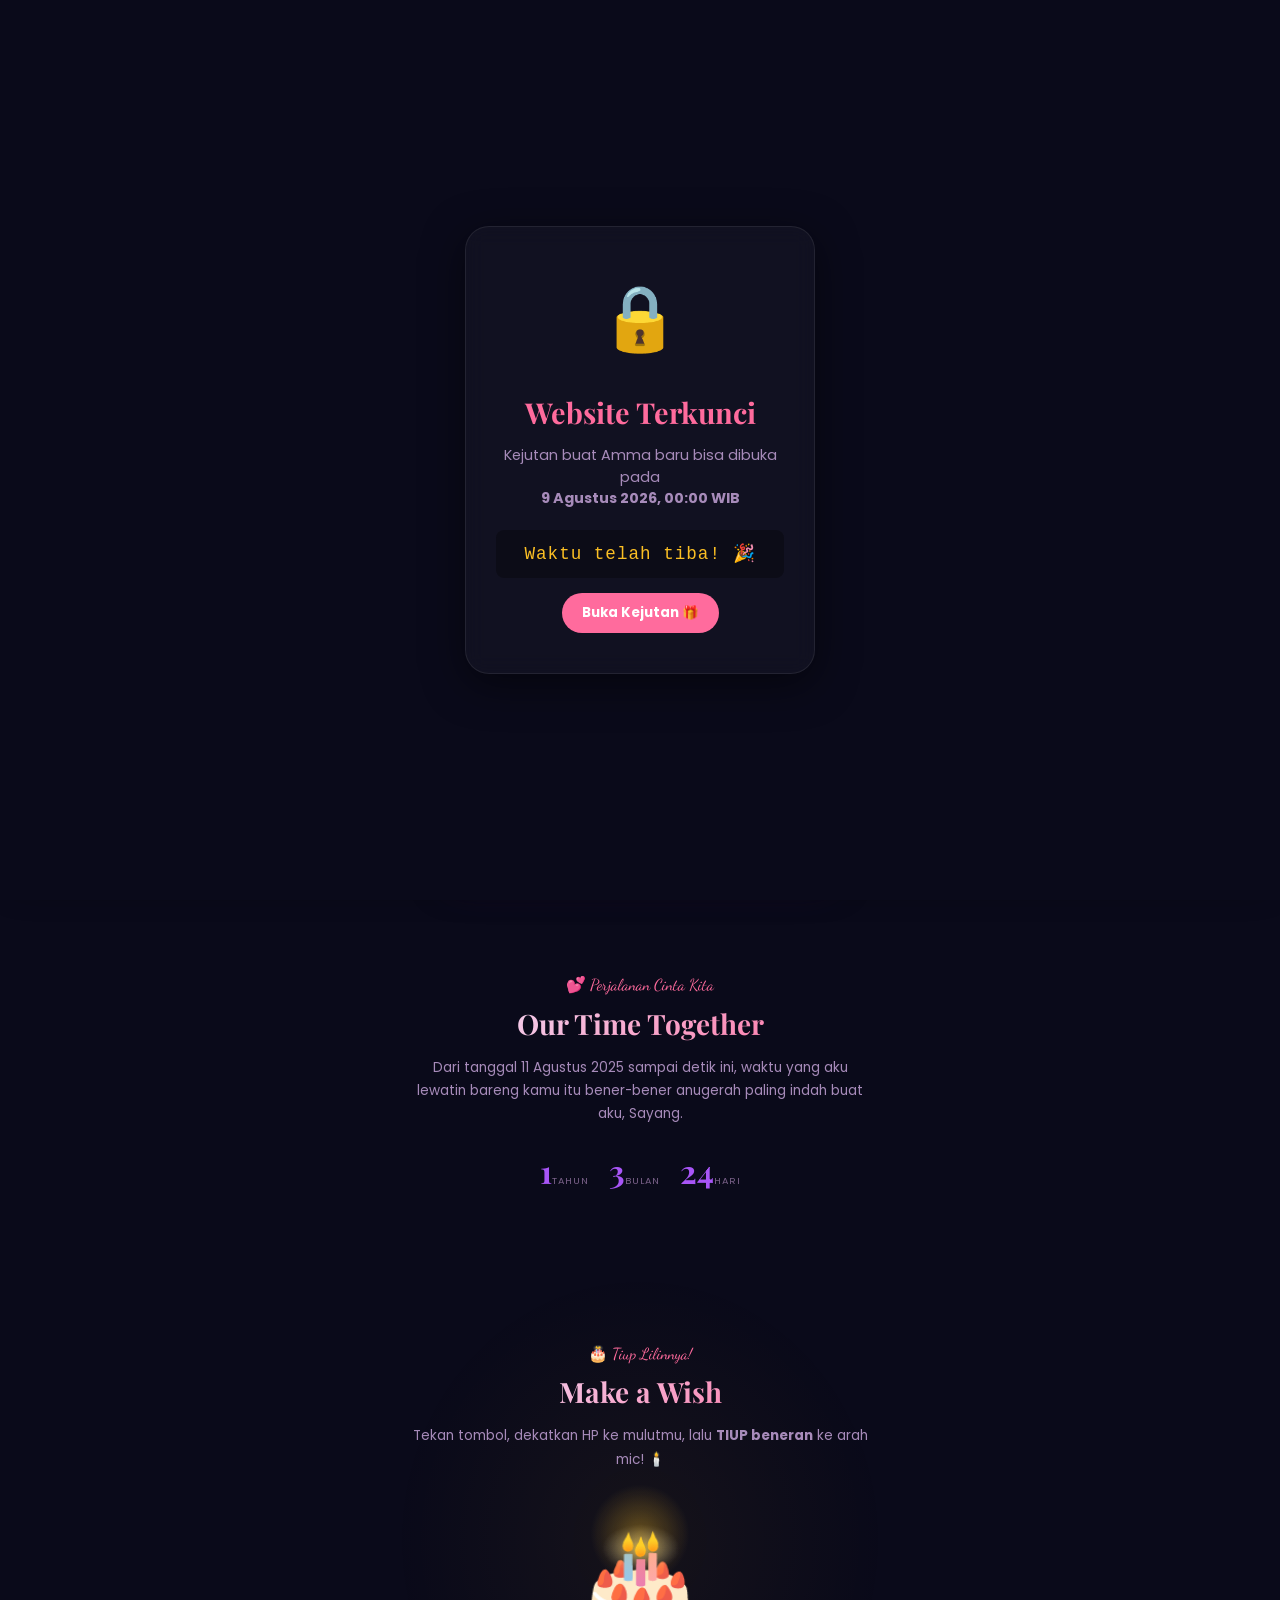
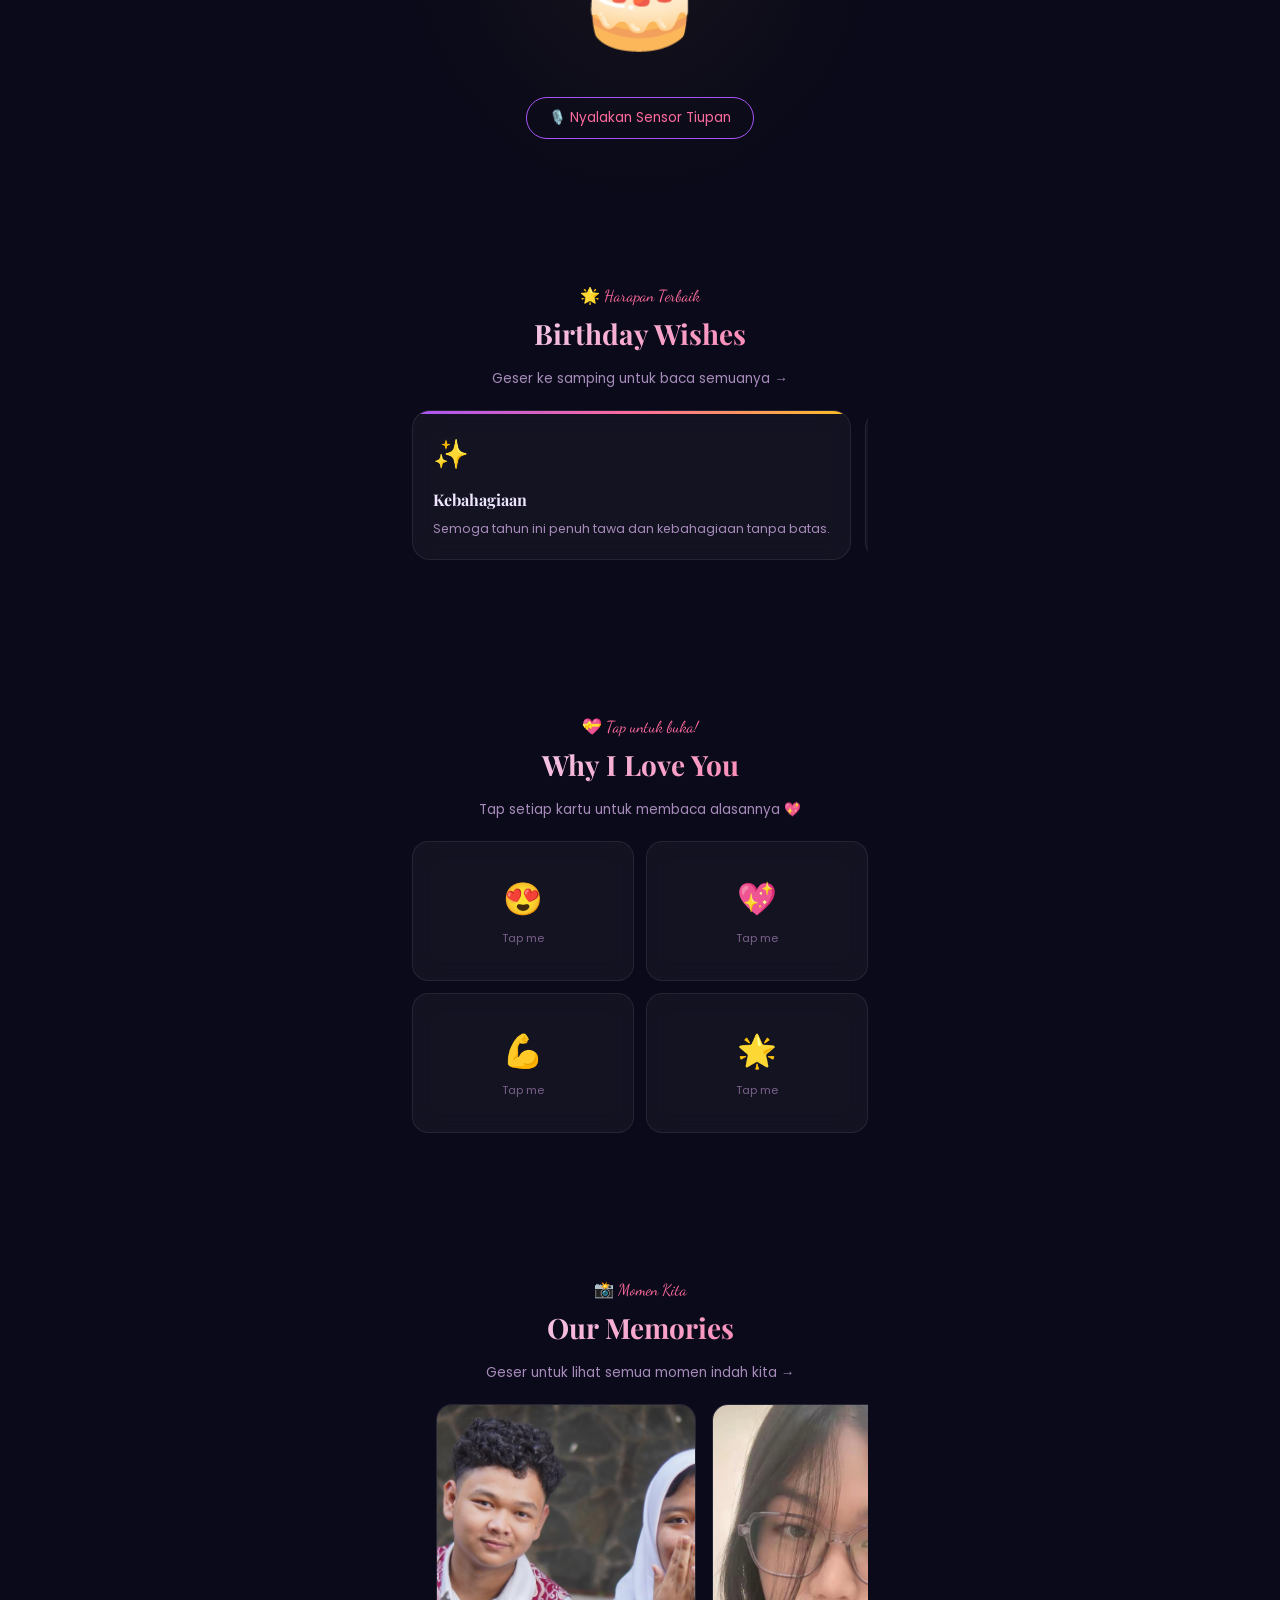
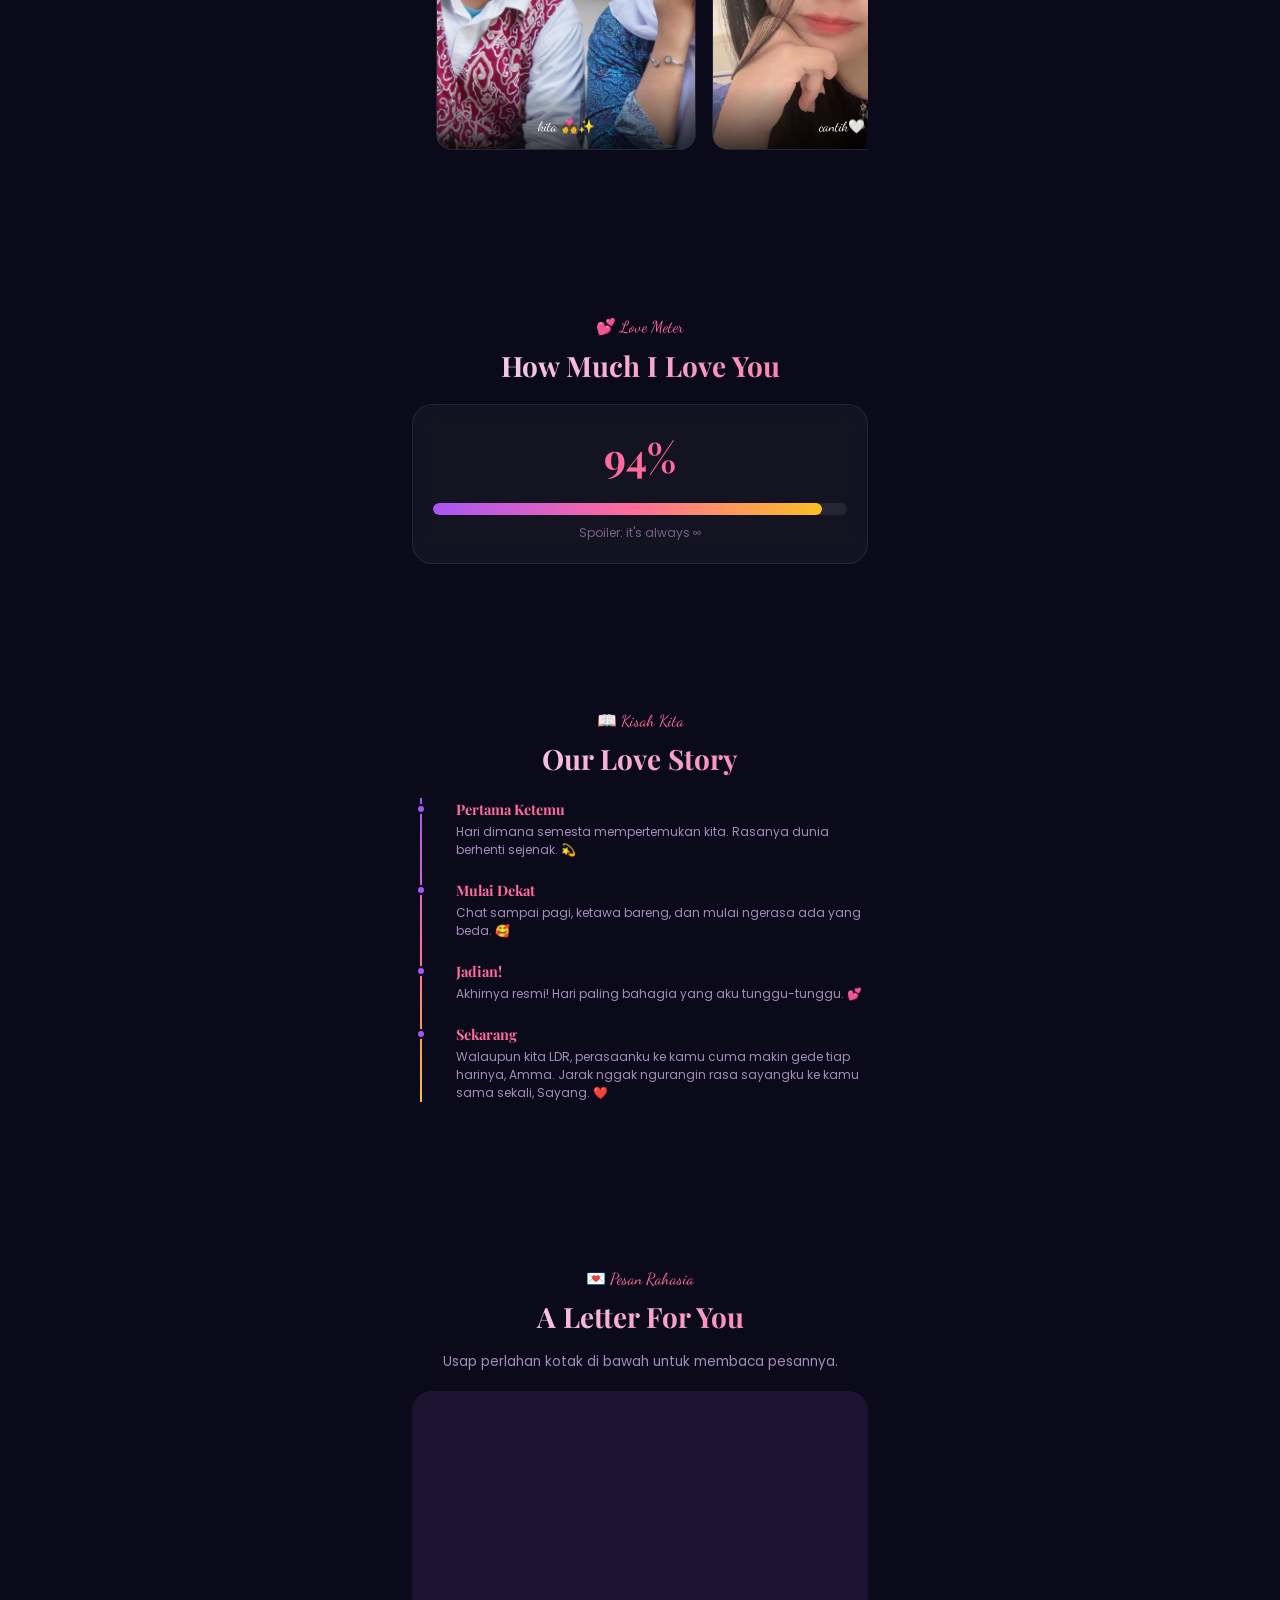
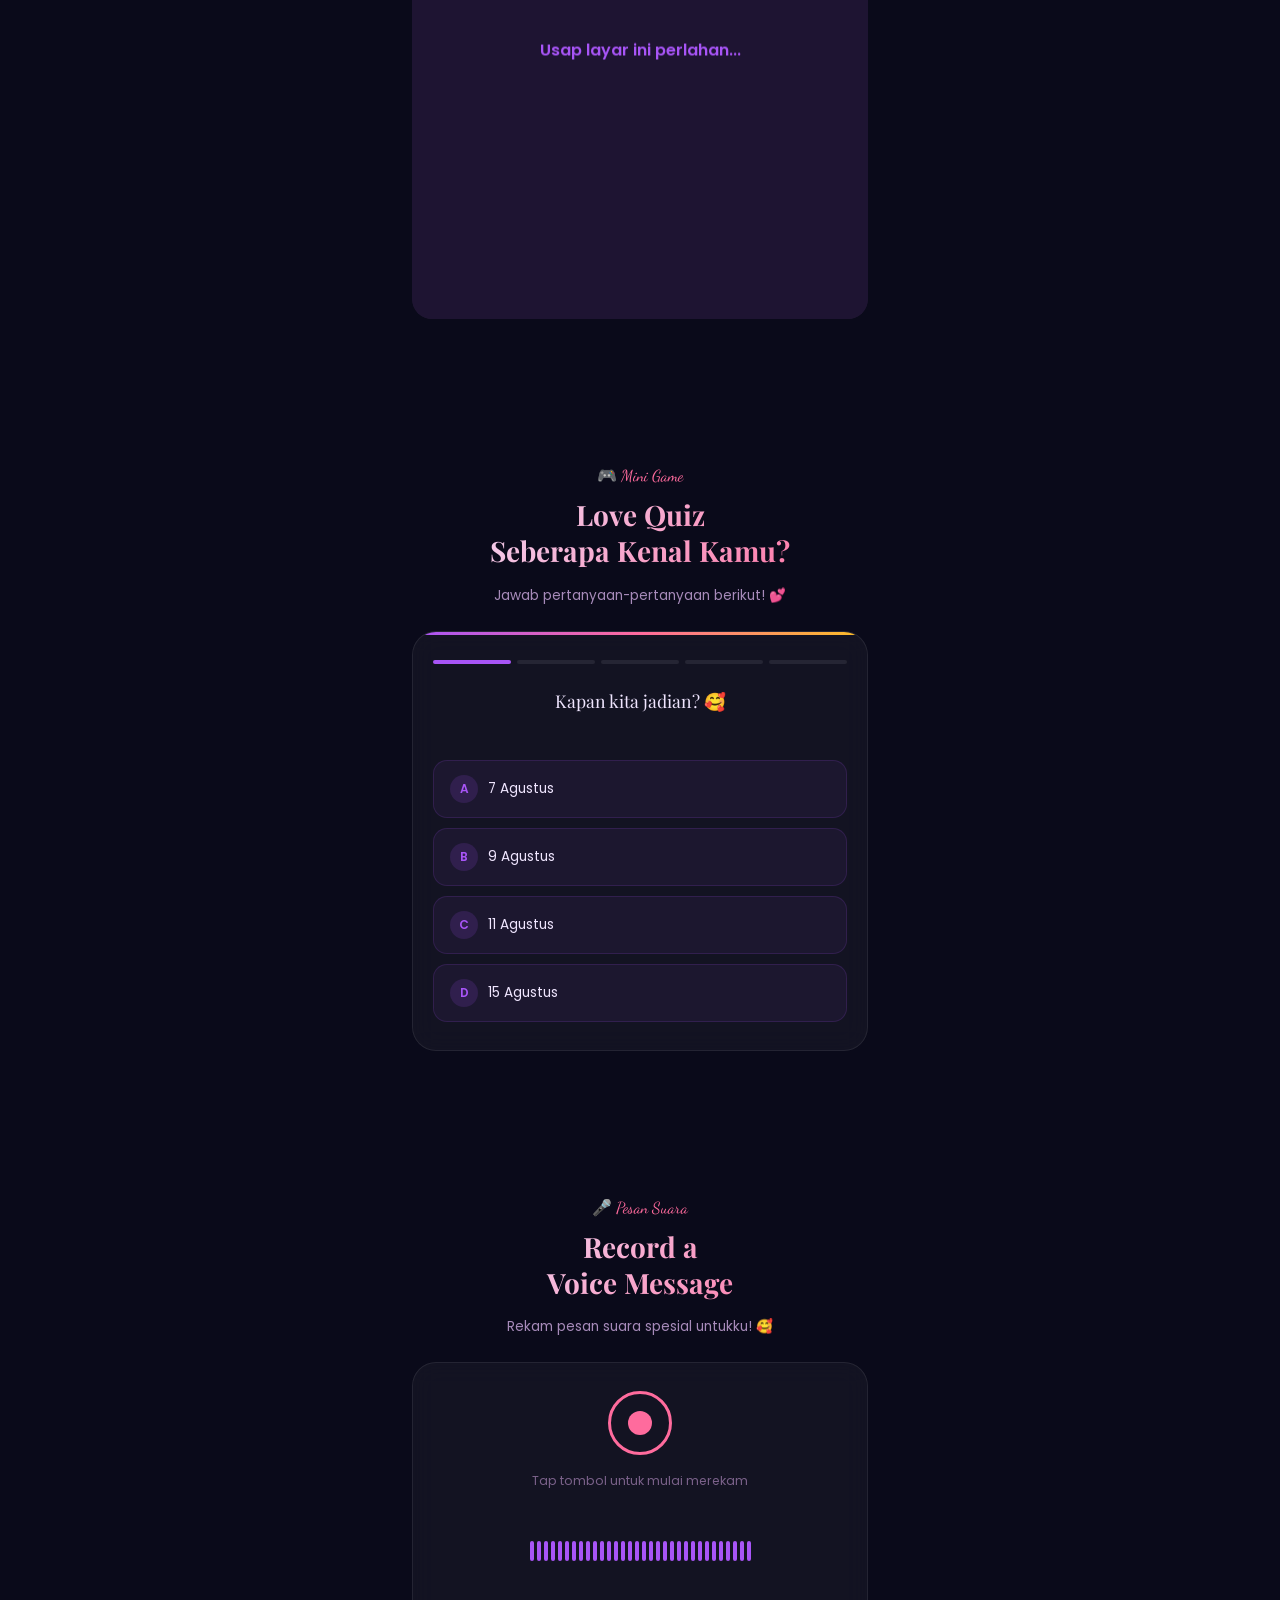
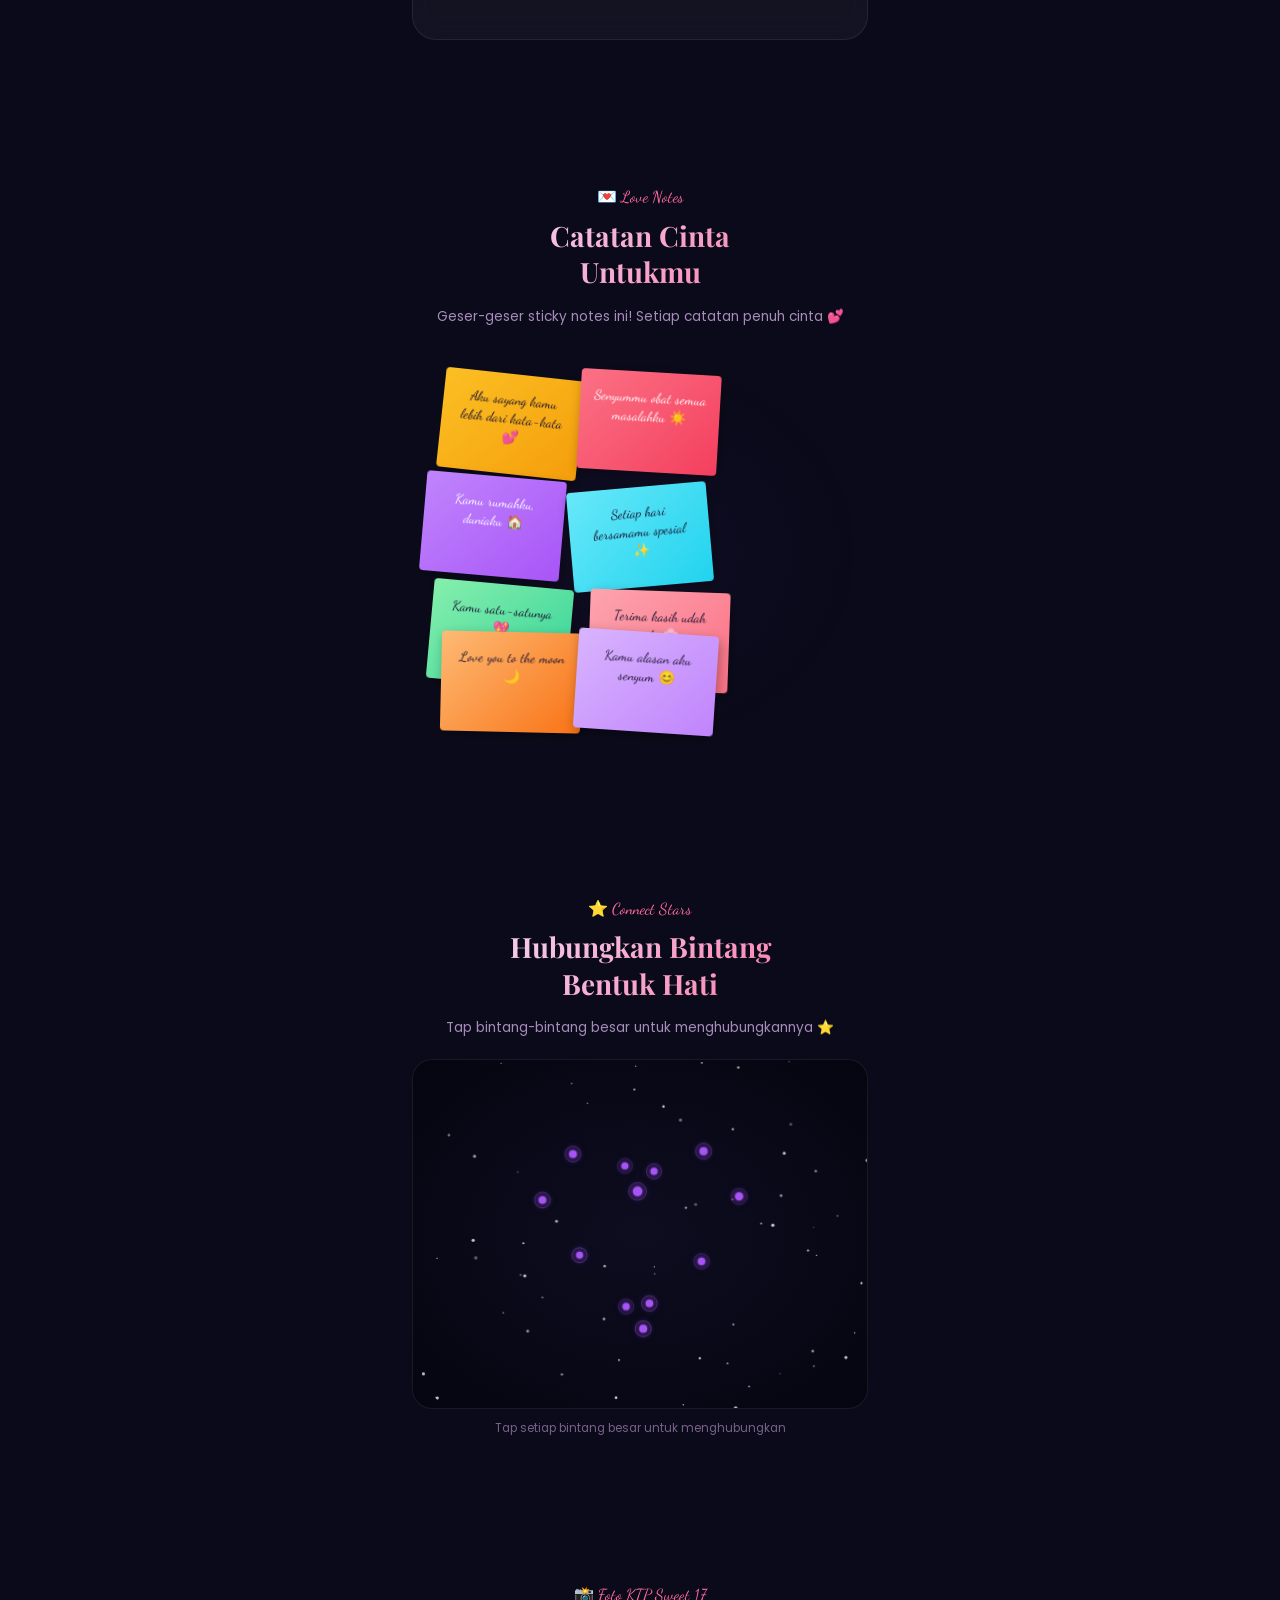
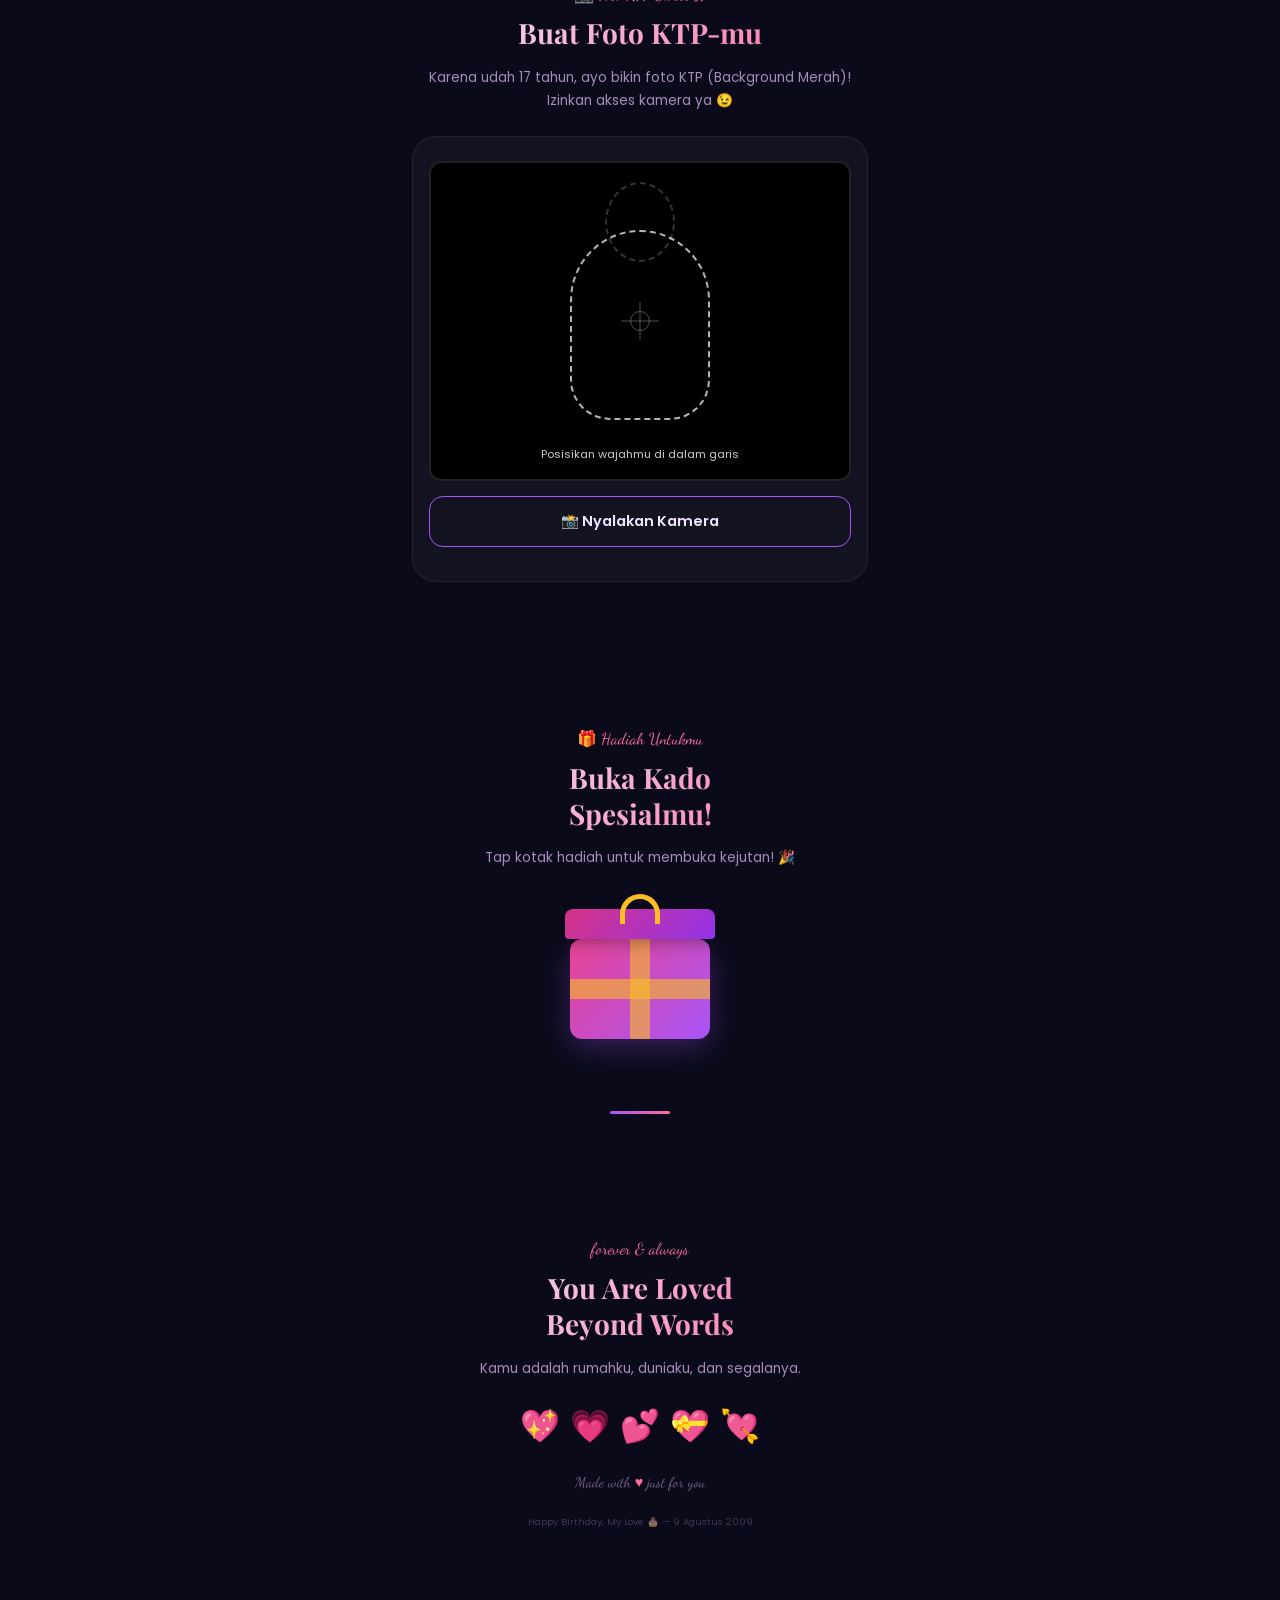
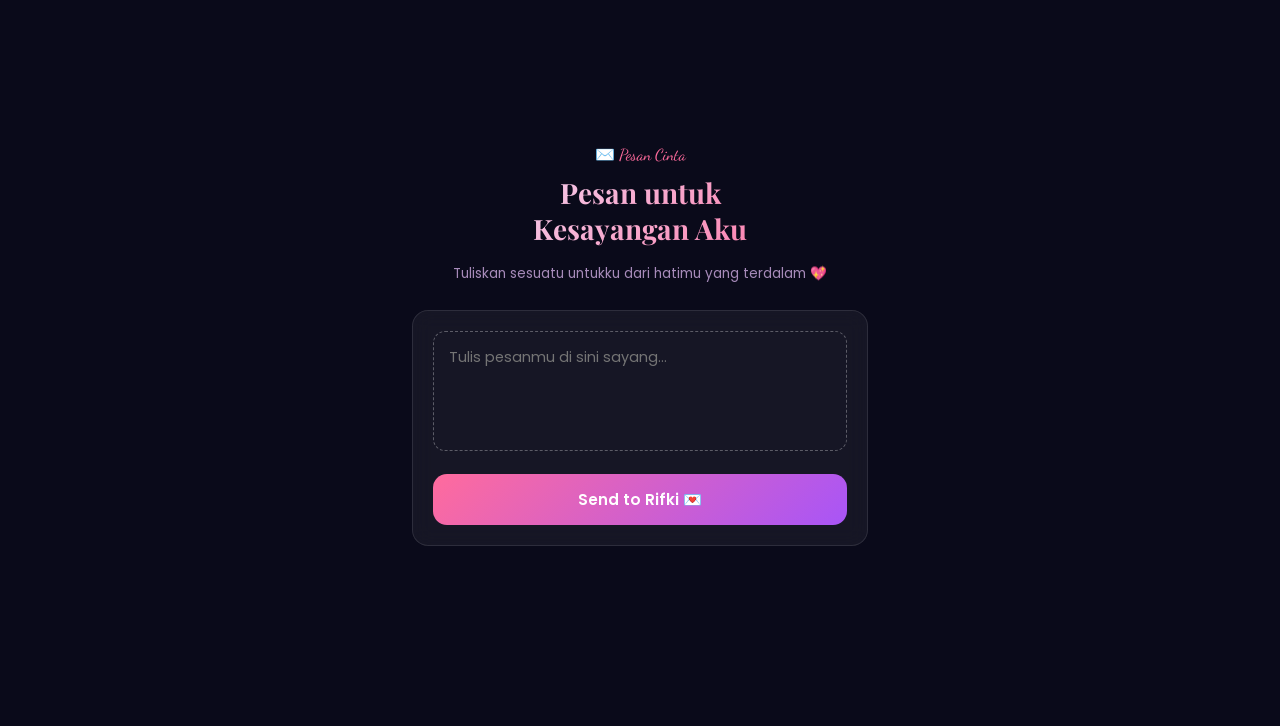
==== index.html @ 8ee0b267 "Add files via upload" ====
<!DOCTYPE html>
<html lang="id">

<head>
    <meta charset="UTF-8">
    <meta name="viewport"
        content="width=device-width, initial-scale=1.0, maximum-scale=1.0, user-scalable=no, viewport-fit=cover">
    <meta name="apple-mobile-web-app-capable" content="yes">
    <meta name="apple-mobile-web-app-status-bar-style" content="black-translucent">
    <meta name="theme-color" content="#0a0a1a">
    <title>Happy Birthday My Love 🎂</title>
    <link
        href="https://fonts.googleapis.com/css2?family=Playfair+Display:ital,wght@0,400;0,600;0,700;1,400&family=Poppins:wght@300;400;500;600&family=Dancing+Script:wght@400;700&display=swap"
        rel="stylesheet">
    <link rel="stylesheet" href="shared.css">
    <style>
        :root {
            --bg: #0a0a1a;
            --card: rgba(255, 255, 255, 0.04);
            --border: rgba(255, 255, 255, 0.08);
            --txt: #f0e6ff;
            --txt2: #a78bba;
            --muted: #7a6189;
            --pink: #ff6b9d;
            --purple: #a855f7;
            --gold: #fbbf24;
            --rose: #e84393;
            --f1: 'Playfair Display', serif;
            --f2: 'Poppins', sans-serif;
            --f3: 'Dancing Script', cursive
        }

        *,
        *::before,
        *::after {
            margin: 0;
            padding: 0;
            box-sizing: border-box;
            -webkit-tap-highlight-color: transparent
        }

        body {
            background: var(--bg);
            color: var(--txt);
            font-family: var(--f2);
            line-height: 1.6;
            overflow-x: hidden;
            -webkit-overflow-scrolling: touch;
            min-height: 100vh;
            padding: env(safe-area-inset-top, 0) 0 env(safe-area-inset-bottom, 0)
        }

        /* SPOTIFY */
        .sp {
            position: fixed;
            bottom: 0;
            left: 0;
            right: 0;
            z-index: 9000;
            padding: 0 12px calc(10px + env(safe-area-inset-bottom, 0))
        }

        .sp-bar {
            background: linear-gradient(135deg, #1a1230, #2a1842);
            border: 1px solid rgba(168, 85, 247, .2);
            border-radius: 14px;
            padding: 8px 12px;
            display: flex;
            align-items: center;
            gap: 10px;
            box-shadow: 0 -4px 30px rgba(0, 0, 0, .5);
            backdrop-filter: blur(20px);
            -webkit-backdrop-filter: blur(20px)
        }

        .sp-art {
            width: 42px;
            height: 42px;
            border-radius: 8px;
            background: linear-gradient(135deg, var(--purple), var(--pink));
            display: flex;
            align-items: center;
            justify-content: center;
            font-size: 1.3rem;
            overflow: hidden;
            position: relative;
            flex-shrink: 0
        }

        .sp-art img {
            width: 100%;
            height: 100%;
            object-fit: cover;
            position: absolute;
            inset: 0
        }

        .sp-info {
            flex: 1;
            min-width: 0
        }

        .sp-name {
            font-size: .78rem;
            font-weight: 600;
            white-space: nowrap;
            overflow: hidden;
            text-overflow: ellipsis
        }

        .sp-artist {
            font-size: .65rem;
            color: var(--muted)
        }

        .sp-play {
            width: 34px;
            height: 34px;
            border-radius: 50%;
            background: #fff;
            color: #000;
            border: none;
            font-size: .9rem;
            cursor: pointer;
            display: flex;
            align-items: center;
            justify-content: center;
            flex-shrink: 0
        }

        .sp-play:active {
            transform: scale(.9)
        }

        /* MAIN */
        .main {
            position: relative;
            z-index: 5;
            max-width: 500px;
            margin: 0 auto
        }

        .confetti-box {
            position: fixed;
            inset: 0;
            pointer-events: none;
            z-index: 2;
            overflow: hidden
        }

        .confetti-piece {
            position: absolute;
            top: -20px;
            opacity: 0;
            animation: cFall 4s ease-in-out forwards
        }

        @keyframes cFall {
            0% {
                transform: translateY(0) rotate(0) scale(1);
                opacity: 1
            }

            100% {
                transform: translateY(110vh) rotate(720deg) scale(.3);
                opacity: 0
            }
        }

        .particles-box {
            position: fixed;
            inset: 0;
            pointer-events: none;
            z-index: 1;
            overflow: hidden
        }

        .particle {
            position: absolute;
            opacity: 0;
            animation: pFloat 7s ease-in-out infinite
        }

        @keyframes pFloat {
            0% {
                transform: translateY(100vh) rotate(0);
                opacity: 0
            }

            10% {
                opacity: .7
            }

            90% {
                opacity: .4
            }

            100% {
                transform: translateY(-80px) rotate(360deg);
                opacity: 0
            }
        }

        /* SECTIONS */
        .sec {
            padding: 8vh 22px;
            text-align: center
        }

        .sec-label {
            font-family: var(--f3);
            color: var(--pink);
            font-size: 1rem;
            margin-bottom: 8px;
            display: block
        }

        .sec-title {
            font-family: var(--f1);
            font-size: 1.75rem;
            font-weight: 700;
            line-height: 1.3;
            margin-bottom: 14px;
            background: linear-gradient(135deg, var(--txt), var(--pink));
            -webkit-background-clip: text;
            -webkit-text-fill-color: transparent;
            background-clip: text
        }

        .sec-text {
            font-size: .85rem;
            color: var(--txt2);
            line-height: 1.7
        }

        /* HERO */
        .hero {
            min-height: 100vh;
            min-height: 100dvh;
            display: flex;
            flex-direction: column;
            justify-content: center;
            align-items: center;
            padding: 60px 24px 40px;
            background: radial-gradient(ellipse at 50% 30%, rgba(168, 85, 247, .08) 0%, transparent 65%);
            position: relative
        }

        .hero-badge {
            background: rgba(168, 85, 247, .15);
            border: 1px solid rgba(168, 85, 247, .3);
            padding: 8px 18px;
            border-radius: 50px;
            font-size: .75rem;
            color: var(--purple);
            margin-bottom: 24px;
            display: inline-flex;
            align-items: center;
            gap: 8px
        }

        .hero-badge .dot {
            width: 6px;
            height: 6px;
            background: var(--pink);
            border-radius: 50%;
            animation: pulse 2s ease infinite
        }

        @keyframes pulse {

            0%,
            100% {
                opacity: 1;
                transform: scale(1)
            }

            50% {
                opacity: .4;
                transform: scale(1.6)
            }
        }

        .hero-emoji {
            font-size: 5rem;
            margin-bottom: 14px;
            animation: float 3s ease-in-out infinite;
            filter: drop-shadow(0 0 25px rgba(251, 191, 36, .3))
        }

        @keyframes float {

            0%,
            100% {
                transform: translateY(0) scale(1)
            }

            50% {
                transform: translateY(-12px) scale(1.05)
            }
        }

        .hero h1 {
            font-family: var(--f1);
            font-size: 2.4rem;
            font-weight: 700;
            line-height: 1.15;
            margin-bottom: 8px
        }

        .hero h1 span {
            background: linear-gradient(135deg, #ff6b9d, #a855f7, #fbbf24);
            -webkit-background-clip: text;
            -webkit-text-fill-color: transparent;
            background-clip: text
        }

        .hero-sub {
            font-family: var(--f3);
            font-size: 1.4rem;
            color: var(--pink);
            margin-bottom: 18px
        }

        .hero-msg {
            font-size: .85rem;
            color: var(--txt2);
            line-height: 1.7;
            max-width: 310px
        }

        .scroll-cta {
            position: absolute;
            bottom: 30px;
            display: flex;
            flex-direction: column;
            align-items: center;
            gap: 6px
        }

        .scroll-cta span {
            font-size: .65rem;
            color: var(--muted);
            letter-spacing: 2px;
            text-transform: uppercase
        }

        .scroll-cta .arrow {
            width: 16px;
            height: 16px;
            border-right: 2px solid var(--purple);
            border-bottom: 2px solid var(--purple);
            transform: rotate(45deg);
            animation: sBounce 2s ease infinite
        }

        @keyframes sBounce {

            0%,
            100% {
                transform: rotate(45deg) translate(0, 0);
                opacity: .4
            }

            50% {
                transform: rotate(45deg) translate(4px, 4px);
                opacity: 1
            }
        }

        /* AGE COUNTER */
        .age-counter {
            display: flex;
            justify-content: center;
            gap: 20px;
            margin-top: 20px
        }

        .age-item {
            text-align: center
        }

        .age-num {
            font-family: var(--f1);
            font-size: 2rem;
            font-weight: 700;
            color: var(--purple)
        }

        .age-label {
            font-size: .6rem;
            color: var(--muted);
            text-transform: uppercase;
            letter-spacing: 1px
        }

        /* CAKE */
        .cake-sec {
            background: radial-gradient(ellipse at 50% 50%, rgba(251, 191, 36, .05) 0%, transparent 70%)
        }

        .cake {
            position: relative;
            font-size: 7rem;
            margin: 25px 0 10px;
            animation: float 3s ease-in-out infinite;
            cursor: pointer;
            user-select: none;
            -webkit-user-select: none
        }

        .candle-glow {
            position: absolute;
            top: -12px;
            left: 50%;
            transform: translateX(-50%);
            width: 100px;
            height: 100px;
            background: radial-gradient(circle, rgba(251, 191, 36, .35) 0%, transparent 70%);
            border-radius: 50%;
            animation: flicker 1.5s ease-in-out infinite alternate;
            pointer-events: none;
            transition: opacity .6s
        }

        @keyframes flicker {
            0% {
                opacity: .5;
                transform: translateX(-50%) scale(1)
            }

            100% {
                opacity: 1;
                transform: translateX(-50%) scale(1.2)
            }
        }

        .mic-btn {
            background: transparent;
            border: 1px solid var(--purple);
            color: var(--pink);
            padding: 10px 22px;
            border-radius: 25px;
            font-family: var(--f2);
            font-size: .85rem;
            margin-top: 12px;
            cursor: pointer;
            transition: .3s
        }

        .mic-btn:active {
            background: rgba(168, 85, 247, .2)
        }

        .cake-blown .candle-glow {
            opacity: 0
        }

        .cake-blown .mic-btn {
            display: none
        }

        .wish-msg {
            display: none;
            font-family: var(--f3);
            font-size: 1.3rem;
            color: var(--pink);
            margin-top: 14px
        }

        .cake-blown .wish-msg {
            display: block;
            animation: slideUp .6s ease forwards
        }

        @keyframes slideUp {
            from {
                opacity: 0;
                transform: translateY(12px)
            }

            to {
                opacity: 1;
                transform: translateY(0)
            }
        }

        /* WISHES CAROUSEL */
        .wish-scroll {
            display: flex;
            gap: 14px;
            overflow-x: auto;
            padding: 20px 0 10px;
            scroll-snap-type: x mandatory;
            -ms-overflow-style: none;
            scrollbar-width: none
        }

        .wish-scroll::-webkit-scrollbar {
            display: none
        }

        .wish-card {
            min-width: 260px;
            background: var(--card);
            border: 1px solid var(--border);
            border-radius: 18px;
            padding: 20px;
            text-align: left;
            scroll-snap-align: start;
            flex-shrink: 0;
            position: relative;
            overflow: hidden;
            backdrop-filter: blur(12px);
            -webkit-backdrop-filter: blur(12px)
        }

        .wish-card::before {
            content: '';
            position: absolute;
            top: 0;
            left: 0;
            right: 0;
            height: 3px;
            background: linear-gradient(90deg, var(--purple), var(--pink), var(--gold))
        }

        .wish-card .emoji {
            font-size: 1.8rem;
            margin-bottom: 10px;
            display: block
        }

        .wish-card h3 {
            font-family: var(--f1);
            font-size: 1rem;
            margin-bottom: 6px
        }

        .wish-card p {
            font-size: .78rem;
            color: var(--txt2);
            line-height: 1.6
        }

        /* REASONS FLIP */
        .flip-grid {
            display: grid;
            grid-template-columns: repeat(2, 1fr);
            gap: 12px;
            margin-top: 20px
        }

        .flip-card {
            perspective: 600px;
            height: 140px;
            cursor: pointer
        }

        .flip-inner {
            position: relative;
            width: 100%;
            height: 100%;
            transition: transform .6s;
            transform-style: preserve-3d
        }

        .flip-card.flipped .flip-inner {
            transform: rotateY(180deg)
        }

        .flip-front,
        .flip-back {
            position: absolute;
            inset: 0;
            border-radius: 16px;
            backface-visibility: hidden;
            display: flex;
            flex-direction: column;
            align-items: center;
            justify-content: center;
            padding: 14px;
            border: 1px solid var(--border);
            backdrop-filter: blur(12px);
            -webkit-backdrop-filter: blur(12px)
        }

        .flip-front {
            background: var(--card);
            font-size: 2rem
        }

        .flip-front span {
            font-size: .7rem;
            color: var(--muted);
            margin-top: 6px
        }

        .flip-back {
            background: linear-gradient(135deg, rgba(168, 85, 247, .12), rgba(232, 67, 147, .08));
            transform: rotateY(180deg);
            text-align: center
        }

        .flip-back h4 {
            font-family: var(--f1);
            font-size: .9rem;
            margin-bottom: 4px;
            color: var(--pink)
        }

        .flip-back p {
            font-size: .7rem;
            color: var(--txt2);
            line-height: 1.5
        }

        /* PHOTO GALLERY — 8 SLOTS */
        .gallery-scroll {
            display: flex;
            gap: 16px;
            overflow-x: auto;
            padding: 20px 24px;
            scroll-snap-type: x mandatory;
            -ms-overflow-style: none;
            scrollbar-width: none;
        }

        .gallery-scroll::-webkit-scrollbar {
            display: none
        }

        .photo-card {
            width: 260px;
            /* Lebar pas untuk layar iPhone 14 */
            border-radius: 16px;
            overflow: hidden;
            scroll-snap-align: center;
            /* Agar posisi foto otomatis ke tengah saat di-scroll */
            flex-shrink: 0;
            position: relative;
            aspect-ratio: 3/4;
            /* Ubah ke portrait agar wajah tidak terpotong */
            background: var(--card);
            border: 1px solid var(--border);
        }

        .photo-card img {
            width: 100%;
            height: 100%;
            object-fit: cover;
            object-position: center 20%;
            /* Fokuskan gambar agak ke atas agar kepala/wajah tidak terpotong */
            transition: transform .4s;
        }

        .photo-card:active img {
            transform: scale(1.05)
        }

        .photo-cap {
            position: absolute;
            bottom: 0;
            left: 0;
            right: 0;
            padding: 30px 12px 12px;
            background: linear-gradient(transparent, rgba(0, 0, 0, .7))
        }

        .photo-cap p {
            font-family: var(--f3);
            font-size: .85rem;
            color: #fff
        }

        .photo-ph {
            width: 100%;
            height: 100%;
            display: flex;
            align-items: center;
            justify-content: center;
            font-size: 2.5rem
        }

        .photo-ph.g1 {
            background: linear-gradient(135deg, #a855f7, #e84393)
        }

        .photo-ph.g2 {
            background: linear-gradient(135deg, #e84393, #fbbf24)
        }

        .photo-ph.g3 {
            background: linear-gradient(135deg, #667eea, #a855f7)
        }

        .photo-ph.g4 {
            background: linear-gradient(135deg, #fbbf24, #ff6b9d)
        }

        .photo-ph.g5 {
            background: linear-gradient(135deg, #34d399, #667eea)
        }

        .photo-ph.g6 {
            background: linear-gradient(135deg, #f97316, #e84393)
        }

        .photo-ph.g7 {
            background: linear-gradient(135deg, #a855f7, #fbbf24)
        }

        .photo-ph.g8 {
            background: linear-gradient(135deg, #ff6b9d, #667eea)
        }

        /* LOVE METER */
        .meter-wrap {
            margin-top: 20px;
            padding: 20px;
            background: var(--card);
            border: 1px solid var(--border);
            border-radius: 20px;
            backdrop-filter: blur(12px);
            -webkit-backdrop-filter: blur(12px)
        }

        .meter-bar {
            width: 100%;
            height: 12px;
            background: rgba(255, 255, 255, .08);
            border-radius: 6px;
            overflow: hidden;
            margin: 14px 0 8px
        }

        .meter-fill {
            height: 100%;
            width: 0%;
            background: linear-gradient(90deg, var(--purple), var(--pink), var(--gold));
            border-radius: 6px;
            transition: width 2s cubic-bezier(.22, 1, .36, 1)
        }

        .meter-pct {
            font-family: var(--f1);
            font-size: 2.5rem;
            font-weight: 700;
            color: var(--pink)
        }

        .meter-txt {
            font-size: .75rem;
            color: var(--muted)
        }

        /* SCRATCH */
        .scratch-wrap {
            position: relative;
            width: 100%;
            border-radius: 20px;
            overflow: hidden;
            margin-top: 18px
        }

        .secret-letter {
            background: var(--card);
            padding: 28px 20px;
            text-align: left;
            border: 1px solid var(--border);
            border-radius: 20px;
            font-size: .85rem;
            line-height: 1.8;
            color: var(--txt2);
            backdrop-filter: blur(12px);
            -webkit-backdrop-filter: blur(12px)
        }

        #scratchCanvas {
            position: absolute;
            top: 0;
            left: 0;
            width: 100%;
            height: 100%;
            z-index: 10;
            cursor: pointer;
            touch-action: none
        }

        /* TIMELINE */
        .timeline {
            margin-top: 20px;
            text-align: left;
            position: relative;
            padding-left: 24px
        }

        .timeline::before {
            content: '';
            position: absolute;
            left: 8px;
            top: 0;
            bottom: 0;
            width: 2px;
            background: linear-gradient(180deg, var(--purple), var(--pink), var(--gold))
        }

        .tl-item {
            position: relative;
            margin-bottom: 20px;
            padding-left: 20px
        }

        .tl-item::before {
            content: '';
            position: absolute;
            left: -20px;
            top: 6px;
            width: 10px;
            height: 10px;
            border-radius: 50%;
            background: var(--purple);
            border: 2px solid var(--bg)
        }

        .tl-item h4 {
            font-family: var(--f1);
            font-size: .9rem;
            color: var(--pink);
            margin-bottom: 2px
        }

        .tl-item p {
            font-size: .75rem;
            color: var(--txt2);
            line-height: 1.5
        }

        /* FOOTER */
        .footer {
            padding-bottom: 140px
        }

        .footer-hearts {
            font-size: 2rem;
            display: flex;
            justify-content: center;
            gap: 10px;
            margin: 20px 0
        }

        .footer-hearts span {
            animation: hBeat 1.5s ease infinite
        }

        .footer-hearts span:nth-child(2) {
            animation-delay: .2s
        }

        .footer-hearts span:nth-child(3) {
            animation-delay: .4s
        }

        .footer-hearts span:nth-child(4) {
            animation-delay: .6s
        }

        .footer-hearts span:nth-child(5) {
            animation-delay: .8s
        }

        @keyframes hBeat {

            0%,
            100% {
                transform: scale(1)
            }

            15% {
                transform: scale(1.3)
            }

            30% {
                transform: scale(1)
            }

            45% {
                transform: scale(1.18)
            }

            60% {
                transform: scale(1)
            }
        }

        .footer-tag {
            font-family: var(--f3);
            font-size: .9rem;
            color: var(--muted)
        }

        .footer-tag span {
            color: var(--pink)
        }

        /* REVEAL */
        .reveal {
            opacity: 0;
            transform: translateY(60px);
            transition: opacity 1.2s ease, transform 1.2s cubic-bezier(0.25, 1, 0.5, 1)
        }

        .reveal.visible {
            opacity: 1;
            transform: translateY(0)
        }

        audio {
            display: none
        }

        /* LOCK SCREEN */
        .lock-screen {
            position: fixed;
            inset: 0;
            background: var(--bg);
            z-index: 9999;
            display: flex;
            flex-direction: column;
            align-items: center;
            justify-content: center;
            text-align: center;
            padding: 24px;
            transition: opacity 1s ease, visibility 1s;
        }

        .lock-content {
            background: rgba(255, 255, 255, 0.03);
            border: 1px solid var(--border);
            padding: 40px 30px;
            border-radius: 24px;
            backdrop-filter: blur(10px);
            -webkit-backdrop-filter: blur(10px);
            box-shadow: 0 10px 40px rgba(0, 0, 0, 0.5);
            max-width: 90%;
            width: 350px;
        }

        .lock-icon {
            font-size: 4rem;
            margin-bottom: 20px;
            animation: float 3s ease-in-out infinite;
            display: inline-block;
        }

        .lock-icon.unlocking {
            animation: unlockAnim 1.5s ease forwards;
        }

        @keyframes unlockAnim {
            0% {
                transform: scale(1) rotate(0);
            }

            20% {
                transform: scale(1.2) rotate(-15deg);
            }

            40% {
                transform: scale(1.2) rotate(15deg);
            }

            60% {
                transform: scale(1.2) rotate(-15deg);
            }

            80% {
                transform: scale(1.2) rotate(0);
                opacity: 1;
            }

            100% {
                transform: scale(3);
                opacity: 0;
            }
        }

        .lock-title {
            font-family: var(--f1);
            color: var(--pink);
            font-size: 1.8rem;
            margin-bottom: 10px;
        }

        .lock-desc {
            color: var(--txt2);
            font-size: 0.9rem;
            margin-bottom: 20px;
            line-height: 1.5;
        }

        .lock-countdown {
            font-family: monospace;
            font-size: 1.1rem;
            color: var(--gold);
            background: rgba(0, 0, 0, 0.3);
            padding: 10px;
            border-radius: 8px;
            letter-spacing: 1px;
        }

        .hidden-lock {
            opacity: 0;
            visibility: hidden;
            pointer-events: none;
        }
    </style>
</head>

<body>
    <!-- LOCK SCREEN OVERLAY -->
    <div id="lockScreen" class="lock-screen">
        <div class="lock-content">
            <div class="lock-icon" id="lockIcon">🔒</div>
            <h2 class="lock-title">Website Terkunci</h2>
            <p class="lock-desc">Kejutan buat Amma baru bisa dibuka pada<br><strong>9 Agustus 2026, 00:00 WIB</strong>
            </p>
            <div class="lock-countdown" id="lockCountdown">Menghitung waktu...</div>
            <button id="unlockBtn"
                style="display:none; margin-top: 15px; background: var(--pink); color: white; border: none; padding: 10px 20px; border-radius: 20px; font-weight: bold; cursor: pointer; font-family: var(--f2);">Buka
                Kejutan 🎁</button>
        </div>
    </div> <!-- SPOTIFY MINI -->
    <div class="sp">
        <div class="sp-bar" style="flex-direction: column; align-items: stretch; gap: 6px;">
            <div style="display: flex; align-items: center; gap: 10px;">
                <div class="sp-art">
                    <img src="SampulLagu.jpg" alt="" onerror="this.style.display='none'">
                    <span>🎵</span>
                </div>
                <div class="sp-info">
                    <p class="sp-name">Lagu Spesial Untukmu</p>
                    <p class="sp-artist">From Rifki with ♡</p>
                </div>
                <button class="sp-play" id="playBtn" style="margin-left: auto;">▶</button>
            </div>
            <div
                style="display: flex; align-items: center; gap: 8px; font-size: 0.65rem; color: var(--muted); margin-top: 2px;">
                <span id="spCurr">0:00</span>
                <div id="spProgressWrap"
                    style="flex: 1; height: 4px; background: rgba(255,255,255,0.2); border-radius: 2px; cursor: pointer; position: relative;">
                    <div id="spProgressFill"
                        style="width: 0%; height: 100%; background: var(--pink); border-radius: 2px; transition: width 0.1s linear;">
                    </div>
                </div>
                <span id="spDur">0:00</span>
            </div>
        </div>
    </div>
    <audio id="bgMusic" loop preload="auto">
        <source src="Lagu.mp3" type="audio/mpeg">
    </audio>

    <!-- EFFECTS -->
    <div class="confetti-box" id="confetti"></div>
    <div class="particles-box" id="particles"></div>

    <main class="main">

        <!-- ===== HERO ===== -->
        <section class="sec hero">
            <div class="hero-badge"><span class="dot"></span> 9 Agustus 2009</div>
            <div class="hero-emoji">🎂</div>
            <h1><span>Happy Birthday</span><br>Amma Sayang! 🎉</h1>
            <p class="hero-sub">✨ Sweet Seventeen ✨</p>
            <p class="hero-msg">Hari ini dunia diberkahi kehadiranmu, Sayang. Aku bersyukur banget bisa jadi bagian dari
                perjalanan hidupmu sekarang. Selamat ulang tahun, sayangku! 💕</p>
            <div class="scroll-cta"><span>Scroll</span>
                <div class="arrow"></div>
            </div>
        </section>

        <!-- ===== LAMA PACARAN COUNTER ===== -->
        <section class="sec reveal">
            <span class="sec-label">💕 Perjalanan Cinta Kita</span>
            <h2 class="sec-title">Our Time Together</h2>
            <p class="sec-text">Dari tanggal 11 Agustus 2025 sampai detik ini, waktu yang aku lewatin bareng kamu itu
                bener-bener anugerah paling indah buat aku, Sayang.</p>
            <div class="age-counter">
                <div class="age-item"><span class="age-num" id="ageYears">0</span><span class="age-label">Tahun</span>
                </div>
                <div class="age-item"><span class="age-num" id="ageMonths">0</span><span class="age-label">Bulan</span>
                </div>
                <div class="age-item"><span class="age-num" id="ageDays">0</span><span class="age-label">Hari</span>
                </div>
            </div>
        </section>

        <!-- ===== BLOW CANDLE ===== -->
        <section class="sec cake-sec reveal" id="cakeSection">
            <span class="sec-label">🎂 Tiup Lilinnya!</span>
            <h2 class="sec-title">Make a Wish</h2>
            <p class="sec-text">Tekan tombol, dekatkan HP ke mulutmu, lalu <strong>TIUP beneran</strong> ke arah mic!
                🕯️</p>
            <div class="cake" id="cakeDisplay">
                <div class="candle-glow"></div>🎂
            </div>
            <button class="mic-btn" id="micBtn">🎙️ Nyalakan Sensor Tiupan</button>
            <p class="wish-msg" id="wishMsg">🎉 Yeay! Harapanmu pasti terkabul! 🎉</p>
        </section>

        <!-- ===== WISHES CAROUSEL ===== -->
        <section class="sec reveal">
            <span class="sec-label">🌟 Harapan Terbaik</span>
            <h2 class="sec-title">Birthday Wishes</h2>
            <p class="sec-text">Geser ke samping untuk baca semuanya →</p>
            <div class="wish-scroll">
                <div class="wish-card"><span class="emoji">✨</span>
                    <h3>Kebahagiaan</h3>
                    <p>Semoga tahun ini penuh tawa dan kebahagiaan tanpa batas.</p>
                </div>
                <div class="wish-card"><span class="emoji">💪</span>
                    <h3>Kesehatan</h3>
                    <p>Semoga kamu selalu sehat, kuat, dan penuh energi.</p>
                </div>
                <div class="wish-card"><span class="emoji">🌈</span>
                    <h3>Mimpi Terwujud</h3>
                    <p>Semoga setiap harapanmu menjadi kenyataan.</p>
                </div>
                <div class="wish-card"><span class="emoji">💕</span>
                    <h3>Cinta Abadi</h3>
                    <p>Semoga cinta kita terus tumbuh semakin kuat.</p>
                </div>
                <div class="wish-card"><span class="emoji">🌟</span>
                    <h3>Kesuksesan</h3>
                    <p>Semoga kamu meraih semua yang kamu impikan.</p>
                </div>
                <div class="wish-card"><span class="emoji">🦋</span>
                    <h3>Kedamaian</h3>
                    <p>Semoga hatimu selalu tenang dan damai.</p>
                </div>
            </div>
        </section>

        <!-- ===== FLIP CARDS (REASONS) ===== -->
        <section class="sec reveal">
            <span class="sec-label">💝 Tap untuk buka!</span>
            <h2 class="sec-title">Why I Love You</h2>
            <p class="sec-text">Tap setiap kartu untuk membaca alasannya 💖</p>
            <div class="flip-grid">
                <div class="flip-card" onclick="this.classList.toggle('flipped')">
                    <div class="flip-inner">
                        <div class="flip-front">😍<span>Tap me</span></div>
                        <div class="flip-back">
                            <h4>Senyummu</h4>
                            <p>Senyummu menerangi seluruh duniaku setiap hari.</p>
                        </div>
                    </div>
                </div>
                <div class="flip-card" onclick="this.classList.toggle('flipped')">
                    <div class="flip-inner">
                        <div class="flip-front">💖<span>Tap me</span></div>
                        <div class="flip-back">
                            <h4>Ketulusanmu</h4>
                            <p>Caramu mencintai membuatku percaya cinta sejati.</p>
                        </div>
                    </div>
                </div>
                <div class="flip-card" onclick="this.classList.toggle('flipped')">
                    <div class="flip-inner">
                        <div class="flip-front">💪<span>Tap me</span></div>
                        <div class="flip-back">
                            <h4>Ketangguhanmu</h4>
                            <p>Kekuatanmu menghadapi rintangan bikin aku makin cinta.</p>
                        </div>
                    </div>
                </div>
                <div class="flip-card" onclick="this.classList.toggle('flipped')">
                    <div class="flip-inner">
                        <div class="flip-front">🌟<span>Tap me</span></div>
                        <div class="flip-back">
                            <h4>Hanya Kamu</h4>
                            <p>Kamu sempurna apa adanya. Tidak perlu alasan lain.</p>
                        </div>
                    </div>
                </div>
            </div>
        </section>

        <!-- ===== PHOTO GALLERY — 8 PHOTOS ===== -->
        <section class="sec reveal">
            <span class="sec-label">📸 Momen Kita</span>
            <h2 class="sec-title">Our Memories</h2>
            <p class="sec-text">Geser untuk lihat semua momen indah kita →</p>
            <div class="gallery-scroll">
                <div class="photo-card"><img src="foto1.jpg" alt=""
                        onerror="this.outerHTML='<div class=photo-ph\ g1>📷</div>'">
                    <div class="photo-cap">
                        <p>kita 💑✨</p>
                    </div>
                </div>
                <div class="photo-card"><img src="foto2.jpg" alt=""
                        onerror="this.outerHTML='<div class=photo-ph\ g2>💖</div>'">
                    <div class="photo-cap">
                        <p>cantik🤍 </p>
                    </div>
                </div>
                <div class="photo-card"><img src="foto3.jpg" alt=""
                        onerror="this.outerHTML='<div class=photo-ph\ g3>✨</div>'">
                    <div class="photo-cap">
                        <p>lucuk 😜💗</p>
                    </div>
                </div>
                <div class="photo-card"><img src="foto4.jpg" alt=""
                        onerror="this.outerHTML='<div class=photo-ph\ g4>🌟</div>'">
                    <div class="photo-cap">
                        <p>gemash 🥺💕</p>
                    </div>
                </div>
                <div class="photo-card"><img src="foto5.jpg" alt=""
                        onerror="this.outerHTML='<div class=photo-ph\ g5>🌸</div>'">
                    <div class="photo-cap">
                        <p>solehah 🧡🌺</p>
                    </div>
                </div>
                <div class="photo-card"><img src="foto6.jpg" alt=""
                        onerror="this.outerHTML='<div class=photo-ph\ g6>🔥</div>'">
                    <div class="photo-cap">
                        <p>kebanggaan 🌟👑</p>
                    </div>
                </div>
                <div class="photo-card"><img src="foto7.jpg" alt=""
                        onerror="this.outerHTML='<div class=photo-ph\ g7>💫</div>'">
                    <div class="photo-cap">
                        <p>keluarga kecik 🏠💕</p>
                    </div>
                </div>
                <div class="photo-card"><img src="foto8.jpg" alt=""
                        onerror="this.outerHTML='<div class=photo-ph\ g8>🦋</div>'">
                    <div class="photo-cap">
                        <p>bocil 🧸🌸</p>
                    </div>
                </div>
            </div>
        </section>

        <!-- ===== LOVE METER ===== -->
        <section class="sec reveal" id="meterSection">
            <span class="sec-label">💕 Love Meter</span>
            <h2 class="sec-title">How Much I Love You</h2>
            <div class="meter-wrap">
                <p class="meter-pct" id="meterPct">0%</p>
                <div class="meter-bar">
                    <div class="meter-fill" id="meterFill"></div>
                </div>
                <p class="meter-txt">Spoiler: it's always ∞</p>
            </div>
        </section>

        <!-- ===== TIMELINE ===== -->
        <section class="sec reveal">
            <span class="sec-label">📖 Kisah Kita</span>
            <h2 class="sec-title">Our Love Story</h2>
            <div class="timeline">
                <div class="tl-item">
                    <h4>Pertama Ketemu</h4>
                    <p>Hari dimana semesta mempertemukan kita. Rasanya dunia berhenti sejenak. 💫</p>
                </div>
                <div class="tl-item">
                    <h4>Mulai Dekat</h4>
                    <p>Chat sampai pagi, ketawa bareng, dan mulai ngerasa ada yang beda. 🥰</p>
                </div>
                <div class="tl-item">
                    <h4>Jadian!</h4>
                    <p>Akhirnya resmi! Hari paling bahagia yang aku tunggu-tunggu. 💕</p>
                </div>
                <div class="tl-item">
                    <h4>Sekarang</h4>
                    <p>Walaupun kita LDR, perasaanku ke kamu cuma makin gede tiap harinya, Amma. Jarak nggak ngurangin
                        rasa sayangku ke kamu sama sekali, Sayang. ❤️</p>
                </div>
            </div>
        </section>

        <!-- ===== SCRATCH CARD ===== -->
        <section class="sec reveal">
            <span class="sec-label">💌 Pesan Rahasia</span>
            <h2 class="sec-title">A Letter For You</h2>
            <p class="sec-text">Usap perlahan kotak di bawah untuk membaca pesannya.</p>
            <div class="scratch-wrap">
                <canvas id="scratchCanvas"></canvas>
                <div class="secret-letter">
                    <p>Hai kesayanganku, Amma,</p>
                    <p><br>Di hari ulang tahunmu yang ke-17 ini, aku cuma mau bilang makasih banget karena kamu udah
                        hadir di hidupku. Biarpun kita LDR dan kepisah jarak, bisa ketemu sama kamu dan ngehabisin waktu
                        bareng tuh kado paling indah yang pernah aku dapet.</p>
                    <p><br>Semoga di usiamu yang baru, kamu selalu diberkahi kebahagiaan tanpa batas, dikasih kesehatan
                        terus, dan senyum manismu itu nggak pernah pudar. Apapun rintangannya ke depan, tenang aja, aku
                        bakal selalu nemenin dan ngedukung setiap langkah kamu.</p>
                    <p><br>Aku sayang banget sama kamu, Sayang, beneran deh, jauh lebih besar dari apa yang bisa aku
                        ketik di sini. Happy sweet seventeen, cintaku! 💗</p>
                    <p
                        style="text-align:right;margin-top:20px;color:var(--pink);font-family:var(--f3);font-size:1.2rem">
                        Your Rifki ♡</p>
                </div>
            </div>
        </section>


        <!-- ===== LOVE QUIZ ===== -->
        <section class="sec reveal">
            <span class="sec-label">🎮 Mini Game</span>
            <h2 class="sec-title">Love Quiz<br>Seberapa Kenal Kamu?</h2>
            <p class="sec-text">Jawab pertanyaan-pertanyaan berikut! 💕</p>
            <div class="quiz-container" id="quizContainer"></div>
        </section>

        <!-- ===== VOICE RECORDER ===== -->
        <section class="sec reveal">
            <span class="sec-label">🎤 Pesan Suara</span>
            <h2 class="sec-title">Record a<br>Voice Message</h2>
            <p class="sec-text">Rekam pesan suara spesial untukku! 🥰</p>
            <div class="recorder-container" id="recorderContainer">
                <button class="rec-btn" id="recBtn"></button>
                <p class="rec-status">Tap tombol untuk mulai merekam</p>
                <div class="recorder-visual"></div>
                <div class="rec-playback"
                    style="display:none; flex-direction: column; align-items: stretch; gap: 10px; background: rgba(255,255,255,0.05); padding: 15px; border-radius: 12px; margin-top: 20px; width: 100%; box-sizing: border-box;">
                    <div style="display: flex; align-items: center; justify-content: space-between;">
                        <span class="rec-label"
                            style="font-size: 0.9rem; color: var(--pink); font-family: var(--f2);">Hasil Rekaman</span>
                        <div style="display: flex; gap: 8px;">
                            <button class="rec-retake-btn" style="background: rgba(255,255,255,0.1); color: white; border: 1px solid rgba(255,255,255,0.2); padding: 0 12px; height: 36px; border-radius: 18px; font-size: 0.8rem; cursor: pointer; display: flex; align-items: center;">Ulangi 🔄</button>
                            <button class="rec-play-btn"
                                style="background: transparent; color: var(--pink); border: none; width: 36px; height: 36px; display: flex; align-items: center; justify-content: center; cursor: pointer; font-size: 1.5rem;">▶️</button>
                        </div>
                    </div>
                    <div
                        style="display: flex; align-items: center; gap: 10px; font-size: 0.8rem; color: var(--txt2); font-family: monospace;">
                        <span id="recCurrTime">0:00</span>
                        <div id="recProgressWrap"
                            style="flex: 1; height: 8px; background: rgba(255,255,255,0.1); border-radius: 4px; cursor: pointer; position: relative;">
                            <div id="recProgressFill"
                                style="width: 0%; height: 100%; background: var(--pink); border-radius: 4px; transition: width 0.1s linear;">
                            </div>
                        </div>
                        <span id="recTotalTime">0:00</span>
                    </div>
                    <button class="rec-save-btn pb-btn" style="width: 100%; margin-top: 5px; background: linear-gradient(135deg, var(--pink), var(--purple)); border: none; color: white; display: flex; align-items: center; justify-content: center; gap: 8px;">
                        Kirim Sekarang 🚀
                    </button>
                </div>
            </div>
        </section>

        <!-- ===== FLOATING LOVE NOTES ===== -->
        <section class="sec reveal">
            <span class="sec-label">💌 Love Notes</span>
            <h2 class="sec-title">Catatan Cinta<br>Untukmu</h2>
            <p class="sec-text">Geser-geser sticky notes ini! Setiap catatan penuh cinta 💕</p>
            <div class="love-notes-area" id="loveNotesArea"></div>
        </section>

        <!-- ===== STAR CONSTELLATION ===== -->
        <section class="sec reveal">
            <span class="sec-label">⭐ Connect Stars</span>
            <h2 class="sec-title">Hubungkan Bintang<br>Bentuk Hati</h2>
            <p class="sec-text">Tap bintang-bintang besar untuk menghubungkannya ⭐</p>
            <canvas class="constellation-canvas" id="constellationCanvas"></canvas>
            <p class="constellation-hint">Tap setiap bintang besar untuk menghubungkan</p>
            <div class="constellation-msg" id="constellationMsg">💖 Sempurna! Kamu berhasil membentuk hati! 💖</p>
        </section>

        <!-- ===== FOTO KTP ===== -->
        <section class="sec reveal">
            <span class="sec-label">📸 Foto KTP Sweet 17</span>
            <h2 class="sec-title">Buat Foto KTP-mu</h2>
            <p class="sec-text">Karena udah 17 tahun, ayo bikin foto KTP (Background Merah)! Izinkan akses kamera ya 😉
            </p>

            <div class="photobooth-wrapper" id="photobooth">

                <!-- STATE 1: CAMERA UI -->
                <div class="camera-ui-container" id="cameraUiContainer">
                    <div class="photobooth-screen"
                        style="position: relative; overflow: hidden; border-radius: 12px; min-height: 300px; display: flex; flex-direction: column; justify-content: center; background: #000;">
                        <video id="cameraVideo" autoplay playsinline
                            style="position: absolute; top: 0; left: 0; width: 100%; height: 100%; object-fit: cover; transform: scaleX(-1); display: none;"></video>
                        <div class="camera-crosshair"></div>
                        <div class="pb-silhouette" style="position: absolute; top: 45%; left: 50%; transform: translate(-50%, -50%); width: 140px; height: 190px; border: 2px dashed rgba(255,255,255,0.7); border-radius: 70px 70px 40px 40px; box-shadow: 0 0 0 9999px rgba(0,0,0,0.5);"></div>
                        <p
                            style="position: absolute; bottom: 15px; width: 100%; text-align: center; font-size: 0.7rem; color: rgba(255,255,255,0.8); z-index: 5;">
                            Posisikan wajahmu di dalam garis</p>
                        <div class="flash-overlay"></div>
                    </div>
                    <div class="pb-controls" style="margin-top: 15px;">
                        <button id="startCamBtn" class="pb-btn"
                            style="width: 100%; background: transparent; border: 1px solid var(--purple); color: var(--txt); margin-bottom: 10px;">📸
                            Nyalakan Kamera</button>
                        <button id="captureBtn" class="pb-btn"
                            style="width: 100%; display: none; background: linear-gradient(135deg, var(--pink), var(--purple)); border: none; color: white;">✨
                            Cekrek KTP Sekarang! ✨</button>
                    </div>
                </div>

                <!-- STATE 2: RESULT UI -->
                <div class="photo-result-container" id="photoResultContainer" style="display: none; flex-direction: column; align-items: center; width: 100%; background: rgba(255, 255, 255, 0.05); backdrop-filter: blur(10px); -webkit-backdrop-filter: blur(10px); border: 1px solid rgba(255, 255, 255, 0.1); padding: 20px; border-radius: 16px; box-shadow: 0 10px 30px rgba(0,0,0,0.3);">
                    <div class="photo-frame"
                        style="width: 100%; max-width: 450px; margin: 0 auto; border-radius: 12px; box-shadow: 0 8px 25px rgba(0,0,0,0.5); overflow: hidden; background: transparent;">
                        <div
                            style="position: relative; width: 100%;">
                            <!-- Template KTP Background -->
                            <img src="KTIP.png" style="width: 100%; display: block;" alt="KTP Background"
                                id="ktpTemplateImg">
                            <!-- Hasil Potret Wajah -->
                            <canvas id="photoCanvas" width="300" height="400" style="position: absolute; top: 23%; right: 7.7%; width: 23%; height: auto; object-fit: cover; border-radius: 2px;"></canvas>
                            <!-- Tanda Tangan Preview -->
                            <canvas id="ttdOverlay" width="400" height="200"
                                style="position: absolute; bottom: 1%; right: 5%; width: 28%; height: auto; z-index: 2; pointer-events: none;"></canvas>
                        </div>
                    </div>

                    <!-- Signature Pad UI -->
                    <div
                        style="margin-top: 15px; text-align: center; background: rgba(0,0,0,0.2); padding: 15px; border-radius: 12px; border: 1px solid rgba(255,255,255,0.1);">
                        <p style="font-size: 0.9rem; color: var(--pink); font-family: var(--f2); margin-bottom: 8px;">
                            Tanda Tangan di Kotak Bawah 👇</p>
                        <div
                            style="background: rgba(255,255,255,0.05); border-radius: 8px; padding: 5px; display: inline-block;">
                            <canvas id="signaturePad" width="300" height="120"
                                style="border-radius: 6px; border: 1px dashed rgba(255,255,255,0.3); touch-action: none; width: 100%; max-width: 300px; cursor: crosshair; background: rgba(0,0,0,0.1);"></canvas>
                        </div>
                        <div style="margin-top: 10px;">
                            <button id="clearTtdBtn"
                                style="background: transparent; border: 1px solid rgba(255,255,255,0.3); color: white; padding: 6px 20px; border-radius: 15px; font-size: 0.8rem; cursor: pointer; transition: 0.2s;">Hapus
                                TTD</button>
                        </div>
                    </div>

                    <div style="display: flex; gap: 10px; margin-top: 15px; justify-content: center; width: 100%;">
                        <button class="retake-btn"
                            style="flex: 1; padding: 12px; border-radius: 20px; background: rgba(255,255,255,0.1); border: 1px solid rgba(255,255,255,0.2); color: white; cursor: pointer; font-size: 0.9rem;">Ulangi
                            🔄</button>
                        <button class="save-photo-btn"
                            style="flex: 1; background: linear-gradient(135deg, #34d399, #059669); border: none; color: white; padding: 12px; border-radius: 20px; font-family: var(--f2); cursor: pointer; font-size: 0.9rem; font-weight: bold;">Simpan
                            KTP 💾</button>
                    </div>
                </div>

            </div>
        </section>

        <!-- ===== GIFT BOX ===== -->
        <section class="sec reveal">
            <span class="sec-label">🎁 Hadiah Untukmu</span>
            <h2 class="sec-title">Buka Kado<br>Spesialmu!</h2>
            <p class="sec-text">Tap kotak hadiah untuk membuka kejutan! 🎉</p>
            <div class="gift-box-wrapper">
                <div class="gift-box" id="giftBox">
                    <div class="gift-lid"></div>
                    <div class="gift-body"></div>
                </div>
                <div class="gift-reveal">
                    <span class="gift-emoji">🎉💖🎊</span>
                    <p style="font-family: var(--f1); font-size: 1.2rem; color: var(--pink); margin-bottom: 12px;">
                        Voucher Cinta!</p>
                    <div class="promise-cards">
                        <div class="promise-card"><span class="p-emoji">🤗</span> Pelukan gratis selamanyaa
                        </div>
                        <div class="promise-card"><span class="p-emoji">🌙</span> date kemanapun yang kamu mau</div>
                        <div class="promise-card"><span class="p-emoji">🎁</span> gift apapun yang kamu mau
                        </div>
                        <div class="promise-card"><span class="p-emoji">⭐</span> Aku akan selalu ada untukmu, selamanya
                        </div>
                    </div>
                </div>
            </div>
        </section>

        <div class="section-divider"></div>

        <!-- ===== FOOTER ===== -->
        <section class="sec footer reveal">
            <span class="sec-label">forever & always</span>
            <h2 class="sec-title">You Are Loved<br>Beyond Words</h2>
            <p class="sec-text">Kamu adalah rumahku, duniaku, dan segalanya.</p>
            <div class="footer-hearts"><span>💖</span><span>💗</span><span>💕</span><span>💝</span><span>💘</span></div>
            <p class="footer-tag">Made with <span>♥</span> just for you</p>
            <p style="font-size:.6rem;color:var(--muted);margin-top:20px;opacity:.5">Happy Birthday, My Love 🎂 — 9
                Agustus 2009</p>
        </section>

        <!-- ===== PESAN UNTUK RIFKI ===== -->
        <section class="sec reveal" style="padding-bottom: 20vh;">
            <span class="sec-label">✉️ Pesan Cinta</span>
            <h2 class="sec-title">Pesan untuk<br>Kesayangan Aku</h2>
            <p class="sec-text">Tuliskan sesuatu untukku dari hatimu yang terdalam 💖</p>
            
            <div style="margin-top: 25px; background: rgba(255,255,255,0.05); border: 1px solid rgba(255,255,255,0.1); border-radius: 16px; padding: 20px; backdrop-filter: blur(10px);">
                <textarea id="loveMessage" placeholder="Tulis pesanmu di sini sayang..." style="width: 100%; height: 120px; background: transparent; border: 1px dashed rgba(255,255,255,0.3); border-radius: 12px; color: white; padding: 15px; font-family: var(--f2); font-size: 0.9rem; resize: none; margin-bottom: 15px;"></textarea>
                <button id="sendMsgBtn" class="pb-btn" style="width: 100%; background: linear-gradient(135deg, var(--pink), var(--purple)); border: none; color: white; font-size: 0.95rem; display: flex; align-items: center; justify-content: center; gap: 8px;">
                    Send to Rifki 💌
                </button>
            </div>
        </section>

    </main>

    <script>
        // MUSIC
        const audio = document.getElementById('bgMusic'), playBtn = document.getElementById('playBtn');
        let playing = false;

        // Progress Bar Logic
        const spCurr = document.getElementById('spCurr'), spDur = document.getElementById('spDur'),
            spFill = document.getElementById('spProgressFill'), spWrap = document.getElementById('spProgressWrap');

        function fmtTime(s) {
            if (isNaN(s)) return '0:00';
            const m = Math.floor(s / 60);
            const sc = Math.floor(s % 60);
            return `${m}:${sc < 10 ? '0' : ''}${sc}`;
        }

        audio.addEventListener('loadedmetadata', () => spDur.textContent = fmtTime(audio.duration));
        audio.addEventListener('timeupdate', () => {
            spCurr.textContent = fmtTime(audio.currentTime);
            spDur.textContent = fmtTime(audio.duration); // update duration in case it wasn't loaded fully
            if (audio.duration) spFill.style.width = (audio.currentTime / audio.duration * 100) + '%';
        });

        spWrap.addEventListener('click', e => {
            if (!audio.duration) return;
            const r = spWrap.getBoundingClientRect();
            audio.currentTime = ((e.clientX - r.left) / r.width) * audio.duration;
        });

        playBtn.addEventListener('click', () => { if (playing) { audio.pause(); playBtn.textContent = '▶' } else { audio.play().catch(() => { }); playBtn.textContent = '⏸' } playing = !playing });

        // CONFETTI
        function confetti() {
            const c = document.getElementById('confetti'), cols = ['#ff6b9d', '#a855f7', '#fbbf24', '#e84393', '#667eea', '#34d399'];
            for (let i = 0; i < 40; i++) { const p = document.createElement('div'); p.className = 'confetti-piece'; p.style.left = Math.random() * 100 + '%'; p.style.background = cols[~~(Math.random() * cols.length)]; p.style.animationDelay = Math.random() * 2 + 's'; p.style.animationDuration = (3 + Math.random() * 3) + 's'; p.style.borderRadius = Math.random() > .5 ? '50%' : '2px'; p.style.width = (5 + Math.random() * 7) + 'px'; p.style.height = (8 + Math.random() * 12) + 'px'; c.appendChild(p); p.addEventListener('animationend', () => p.remove()) }
        }

        // PARTICLES
        function particles() {
            const c = document.getElementById('particles'), e = ['🎈', '🎉', '✨', '💕', '🌟', '🎁', '💖', '⭐', '🎀', '🥳'];
            for (let i = 0; i < 18; i++) { const p = document.createElement('div'); p.className = 'particle'; p.textContent = e[~~(Math.random() * e.length)]; p.style.left = Math.random() * 100 + '%'; p.style.animationDelay = Math.random() * 7 + 's'; p.style.animationDuration = (5 + Math.random() * 5) + 's'; p.style.fontSize = (.8 + Math.random() * .8) + 'rem'; c.appendChild(p) }
        }

        particles(); confetti(); setInterval(confetti, 15000);

        // ANNIVERSARY COUNTER
        const jadian = new Date(2025, 7, 11); // 11 Agustus 2025
        function calcAnniv() {
            const n = new Date();
            let y = n.getFullYear() - jadian.getFullYear();
            let m = n.getMonth() - jadian.getMonth();
            let d = n.getDate() - jadian.getDate();

            if (d < 0) {
                m--;
                const lastMonth = new Date(n.getFullYear(), n.getMonth(), 0);
                d += lastMonth.getDate();
            }
            if (m < 0) {
                y--;
                m += 12;
            }
            if (y < 0) { y = 0; m = 0; d = 0; } // Jika sebelum jadian

            document.getElementById('ageYears').textContent = y;
            document.getElementById('ageMonths').textContent = m;
            document.getElementById('ageDays').textContent = d;
        }
        calcAnniv();
        setInterval(calcAnniv, 1000 * 60 * 60);

        // MIC BLOW
        const micBtn = document.getElementById('micBtn'), cakeSec = document.getElementById('cakeSection');
        let blown = false;
        micBtn.addEventListener('click', async () => {
            if (blown) return;
            try {
                const s = await navigator.mediaDevices.getUserMedia({ audio: true });
                const ac = new (window.AudioContext || window.webkitAudioContext)(); if (ac.state === 'suspended') await ac.resume();
                const an = ac.createAnalyser(), m = ac.createMediaStreamSource(s); m.connect(an); an.fftSize = 256;
                const bl = an.frequencyBinCount, da = new Uint8Array(bl);
                micBtn.textContent = '🎤 Tiup sekarang!'; micBtn.style.background = 'rgba(168,85,247,.2)';
                function check() {
                    an.getByteFrequencyData(da); let sum = 0; for (let i = 0; i < bl; i++)sum += da[i];
                    if (sum / bl > 90) { blown = true; cakeSec.classList.add('cake-blown'); confetti(); s.getTracks().forEach(t => t.stop()); if (navigator.vibrate) navigator.vibrate([100, 50, 200]) }
                    else requestAnimationFrame(check)
                } check()
            } catch (e) { micBtn.textContent = 'Mic gagal — tap kue!'; document.getElementById('cakeDisplay').onclick = () => { if (blown) return; blown = true; cakeSec.classList.add('cake-blown'); confetti(); if (navigator.vibrate) navigator.vibrate([100, 50, 200]) } }
        });

        // LOVE METER
        const mObs = new IntersectionObserver(e => { e.forEach(en => { if (en.isIntersecting) { let v = 0; const int = setInterval(() => { v += 2; if (v > 100) { v = 100; clearInterval(int); document.getElementById('meterPct').textContent = '∞%' } else { document.getElementById('meterPct').textContent = v + '%' } document.getElementById('meterFill').style.width = Math.min(v, 100) + '%' }, 30); mObs.unobserve(en.target) } }) }, { threshold: .3 });
        mObs.observe(document.getElementById('meterSection'));

        // SCRATCH CARD
        const canvas = document.getElementById('scratchCanvas'), ctx = canvas.getContext('2d'); let drawing = false; let scratchRevealed = false; let scratchCount = 0;
        const tadaAudio = new Audio('tada.mp3');
        function initCanvas() { const l = document.querySelector('.secret-letter'); canvas.width = l.offsetWidth; canvas.height = l.offsetHeight; ctx.fillStyle = '#1e1432'; ctx.fillRect(0, 0, canvas.width, canvas.height); ctx.font = '600 16px Poppins'; ctx.fillStyle = '#a855f7'; ctx.textAlign = 'center'; ctx.fillText('Usap layar ini perlahan...', canvas.width / 2, canvas.height / 2); scratchRevealed = false; scratchCount = 0; }
        setTimeout(initCanvas, 500); window.addEventListener('resize', initCanvas);
        function scratch(x, y) {
            ctx.globalCompositeOperation = 'destination-out'; ctx.beginPath(); ctx.arc(x, y, 25, 0, Math.PI * 2); ctx.fill();
            if (!scratchRevealed) {
                scratchCount++;
                if (scratchCount % 10 === 0) {
                    const data = ctx.getImageData(0, 0, canvas.width, canvas.height).data;
                    let trans = 0; for (let i = 3; i < data.length; i += 4 * 10) if (data[i] < 10) trans++;
                    if (trans / (data.length / (4 * 10)) > 0.75) {
                        scratchRevealed = true; tadaAudio.play().catch(() => { }); if (typeof confetti === 'function') confetti();
                        ctx.clearRect(0, 0, canvas.width, canvas.height);
                        if (navigator.vibrate) navigator.vibrate([100, 50, 200]);
                    }
                }
            }
        }
        function mPos(e) { const r = canvas.getBoundingClientRect(); return { x: e.clientX - r.left, y: e.clientY - r.top } }
        function tPos(e) { const r = canvas.getBoundingClientRect(); return { x: e.touches[0].clientX - r.left, y: e.touches[0].clientY - r.top } }
        canvas.addEventListener('mousedown', e => { drawing = true; const p = mPos(e); scratch(p.x, p.y) });
        canvas.addEventListener('mousemove', e => { if (drawing) { const p = mPos(e); scratch(p.x, p.y) } });
        canvas.addEventListener('mouseup', () => drawing = false); canvas.addEventListener('mouseleave', () => drawing = false);
        canvas.addEventListener('touchstart', e => { drawing = true; scratch(tPos(e).x, tPos(e).y) }, { passive: false });
        canvas.addEventListener('touchmove', e => { if (drawing) { e.preventDefault(); scratch(tPos(e).x, tPos(e).y) } }, { passive: false });
        canvas.addEventListener('touchend', () => drawing = false);

        // SCROLL REVEAL
        const obs = new IntersectionObserver(e => { e.forEach(en => { if (en.isIntersecting) en.target.classList.add('visible') }) }, { threshold: .1 });
        document.querySelectorAll('.reveal').forEach(el => obs.observe(el));
    </script>
    <script src="https://cdn.jsdelivr.net/npm/@mediapipe/camera_utils/camera_utils.js" crossorigin="anonymous"></script>
    <script src="https://cdn.jsdelivr.net/npm/@mediapipe/selfie_segmentation/selfie_segmentation.js"
        crossorigin="anonymous"></script>
    <script src="interactions.js"></script>
    <script src="nav.js"></script>
    <script>
        // INIT INTERACTIVE FEATURES
        if (typeof initFireworks === 'function') initFireworks('fireworksCanvas');
        if (typeof initQuiz === 'function') initQuiz('quizContainer');
        if (typeof initVoiceRecorder === 'function') initVoiceRecorder('recorderContainer');
        if (typeof initLoveNotes === 'function') initLoveNotes('loveNotesArea');
        if (typeof initConstellation === 'function') initConstellation('constellationCanvas', 'constellationMsg');
        if (typeof initPhotobooth === 'function') initPhotobooth('photobooth');
        if (typeof initGiftBox === 'function') initGiftBox('giftBox');
    </script>
    <script>
        // LOCK SCREEN LOGIC
        const unlockDate = new Date("2026-05-28T00:01:00").getTime();
        const lockScreen = document.getElementById("lockScreen");
        const lockIcon = document.getElementById("lockIcon");
        const lockCountdown = document.getElementById("lockCountdown");

        function updateLockScreen() {
            if (!lockScreen) return;
            const now = new Date().getTime();
            const distance = unlockDate - now;

            if (distance < 0) {
                // Time has passed, show button!
                lockCountdown.innerHTML = "Waktu telah tiba! 🎉";
                const unlockBtn = document.getElementById("unlockBtn");
                if (unlockBtn && unlockBtn.style.display === "none") {
                    unlockBtn.style.display = "inline-block";
                    unlockBtn.addEventListener("click", () => {
                        // Play audio on user interaction to bypass iOS policy
                        const audio = document.getElementById('bgMusic');
                        const playBtn = document.getElementById('playBtn');
                        if (audio) {
                            audio.play().catch(e => console.log("Autoplay prevented:", e));
                            if (playBtn) playBtn.textContent = '⏸';
                            if (typeof playing !== 'undefined') playing = true;
                        }

                        if (lockIcon.innerHTML !== "🔓") {
                            lockIcon.innerHTML = "🔓";
                            lockIcon.classList.add("unlocking");
                            unlockBtn.style.display = "none";

                            setTimeout(() => {
                                lockScreen.classList.add("hidden-lock");
                            }, 1500);
                        } else {
                            lockScreen.classList.add("hidden-lock");
                        }
                    });
                }
            } else {
                // Calculate time
                const days = Math.floor(distance / (1000 * 60 * 60 * 24));
                const hours = Math.floor((distance % (1000 * 60 * 60 * 24)) / (1000 * 60 * 60));
                const minutes = Math.floor((distance % (1000 * 60 * 60)) / (1000 * 60));
                const seconds = Math.floor((distance % (1000 * 60)) / 1000);

                lockCountdown.innerHTML = `${days}h ${hours}j ${minutes}m ${seconds}s`;
                setTimeout(updateLockScreen, 1000);
            }
        }
        updateLockScreen();
    </script>

    <!-- LIGHTBOX GALERI FOTO -->
    <div id="photoLightbox"
        style="display: none; position: fixed; inset: 0; z-index: 99999; background: rgba(10, 10, 26, 0.85); backdrop-filter: blur(15px); -webkit-backdrop-filter: blur(15px); align-items: center; justify-content: center; flex-direction: column; padding: 20px; opacity: 0; transition: opacity 0.3s ease;">
        <button id="closeLightbox"
            style="position: absolute; top: 40px; right: 24px; background: rgba(255,255,255,0.2); border: none; color: white; width: 40px; height: 40px; border-radius: 50%; font-size: 1.2rem; cursor: pointer; display: flex; align-items: center; justify-content: center; z-index: 2;">✕</button>
        <img id="lightboxImg" src="" alt="Full size"
            style="max-width: 100%; max-height: 80vh; object-fit: contain; border-radius: 16px; box-shadow: 0 10px 40px rgba(0,0,0,0.5); transform: scale(0.9); transition: transform 0.3s cubic-bezier(0.175, 0.885, 0.32, 1.275);">
        <p id="lightboxCaption"
            style="margin-top: 20px; color: var(--pink); font-family: var(--f3); font-size: 1.5rem; text-align: center;">
        </p>
    </div>

    <script>
        // LIGHTBOX LOGIC
        const lightbox = document.getElementById('photoLightbox');
        const lbImg = document.getElementById('lightboxImg');
        const lbCap = document.getElementById('lightboxCaption');
        const lbClose = document.getElementById('closeLightbox');

        document.querySelectorAll('.photo-card').forEach(card => {
            card.addEventListener('click', () => {
                const img = card.querySelector('img');
                const p = card.querySelector('.photo-cap p');
                if (!img) return;
                lbImg.src = img.src;
                lbCap.innerHTML = p ? p.innerHTML : '';

                lightbox.style.display = 'flex';
                // Trigger reflow
                void lightbox.offsetWidth;
                lightbox.style.opacity = '1';
                lbImg.style.transform = 'scale(1)';
            });
        });

        function closeLb() {
            lightbox.style.opacity = '0';
            lbImg.style.transform = 'scale(0.9)';
            setTimeout(() => {
                lightbox.style.display = 'none';
            }, 300);
        }

        lbClose.addEventListener('click', closeLb);
        lightbox.addEventListener('click', e => {
            if (e.target === lightbox) closeLb();
        });
    </script>
</body>

</html>
---- shared.css ----
/* ==========================================================
   SHARED.CSS — Design System for HBD Birthday Pages
   Shared tokens, navigation, and interactive section styles
   ========================================================== */

/* === DESIGN TOKENS (matches existing pages) === */
:root {
    --bg-primary: #0a0a1a;
    --bg-secondary: #0f0f24;
    --bg-card: rgba(255, 255, 255, 0.04);
    --border-card: rgba(255, 255, 255, 0.08);
    --text-primary: #f0e6ff;
    --text-secondary: #a78bba;
    --text-muted: #7a6189;
    --accent-pink: #ff6b9d;
    --accent-rose: #e84393;
    --accent-purple: #a855f7;
    --accent-gold: #fbbf24;
    --accent-blue: #667eea;
    --accent-green: #34d399;
    --gradient-card: linear-gradient(135deg, rgba(168, 85, 247, 0.15) 0%, rgba(232, 67, 147, 0.1) 100%);
    --font-display: 'Playfair Display', serif;
    --font-body: 'Poppins', sans-serif;
    --font-script: 'Dancing Script', cursive;
}

/* === FLOATING NAVIGATION BAR === */
.float-nav {
    position: fixed;
    bottom: 0;
    left: 0;
    right: 0;
    z-index: 8500;
    padding: 0 12px;
    padding-bottom: calc(8px + env(safe-area-inset-bottom, 0px));
    pointer-events: none;
}

.float-nav-inner {
    max-width: 400px;
    margin: 0 auto;
    background: linear-gradient(135deg, rgba(15, 15, 36, 0.95), rgba(26, 18, 48, 0.95));
    border: 1px solid rgba(168, 85, 247, 0.2);
    border-radius: 20px;
    padding: 6px 8px;
    display: flex;
    align-items: center;
    justify-content: space-around;
    gap: 4px;
    box-shadow: 0 -4px 30px rgba(0, 0, 0, 0.6), 0 0 40px rgba(168, 85, 247, 0.08);
    backdrop-filter: blur(24px);
    -webkit-backdrop-filter: blur(24px);
    pointer-events: auto;
}

.float-nav-item {
    display: flex;
    flex-direction: column;
    align-items: center;
    gap: 2px;
    padding: 8px 12px;
    border-radius: 14px;
    text-decoration: none;
    color: var(--text-muted);
    font-size: 0.58rem;
    font-family: var(--font-body);
    font-weight: 500;
    letter-spacing: 0.5px;
    transition: all 0.3s ease;
    position: relative;
    min-width: 56px;
}

.float-nav-item .nav-icon {
    font-size: 1.25rem;
    line-height: 1;
    transition: transform 0.3s ease;
}

.float-nav-item:active {
    transform: scale(0.9);
}

.float-nav-item.active {
    color: var(--accent-pink);
    background: rgba(168, 85, 247, 0.12);
}

.float-nav-item.active .nav-icon {
    transform: scale(1.15);
    filter: drop-shadow(0 0 8px rgba(255, 107, 157, 0.4));
}

/* === FIREWORKS SECTION === */
.fireworks-section {
    position: relative;
    overflow: hidden;
}

.fireworks-canvas {
    width: 100%;
    height: 300px;
    border-radius: 20px;
    margin-top: 20px;
    background: radial-gradient(ellipse at 50% 80%, #0f0f24 0%, #050510 100%);
    border: 1px solid var(--border-card);
    cursor: pointer;
    touch-action: none;
    display: block;
}

.fireworks-hint {
    font-size: 0.72rem;
    color: var(--text-muted);
    margin-top: 10px;
    animation: pulse 2s ease infinite;
}

@keyframes pulse {
    0%, 100% { opacity: 1; }
    50% { opacity: 0.4; }
}

/* === LOVE QUIZ === */
.quiz-container {
    background: var(--bg-card);
    border: 1px solid var(--border-card);
    border-radius: 24px;
    padding: 28px 20px;
    margin-top: 24px;
    backdrop-filter: blur(12px);
    -webkit-backdrop-filter: blur(12px);
    position: relative;
    overflow: hidden;
    min-height: 320px;
}

.quiz-container::before {
    content: '';
    position: absolute;
    top: 0; left: 0; right: 0;
    height: 3px;
    background: linear-gradient(90deg, var(--accent-purple), var(--accent-pink), var(--accent-gold));
}

.quiz-progress {
    display: flex;
    gap: 6px;
    margin-bottom: 24px;
}

.quiz-progress-dot {
    flex: 1;
    height: 4px;
    border-radius: 2px;
    background: rgba(255, 255, 255, 0.08);
    transition: background 0.4s ease;
}

.quiz-progress-dot.active {
    background: var(--accent-purple);
}

.quiz-progress-dot.done {
    background: var(--accent-pink);
}

.quiz-question {
    font-family: var(--font-display);
    font-size: 1.1rem;
    color: var(--text-primary);
    margin-bottom: 20px;
    line-height: 1.5;
    min-height: 52px;
}

.quiz-options {
    display: flex;
    flex-direction: column;
    gap: 10px;
}

.quiz-option {
    background: rgba(168, 85, 247, 0.06);
    border: 1px solid rgba(168, 85, 247, 0.15);
    border-radius: 14px;
    padding: 14px 16px;
    color: var(--text-primary);
    font-family: var(--font-body);
    font-size: 0.85rem;
    cursor: pointer;
    transition: all 0.3s ease;
    text-align: left;
    display: flex;
    align-items: center;
    gap: 10px;
}

.quiz-option:active {
    transform: scale(0.97);
}

.quiz-option .opt-letter {
    width: 28px;
    height: 28px;
    border-radius: 50%;
    background: rgba(168, 85, 247, 0.15);
    display: flex;
    align-items: center;
    justify-content: center;
    font-weight: 600;
    font-size: 0.75rem;
    color: var(--accent-purple);
    flex-shrink: 0;
}

.quiz-option.correct {
    background: rgba(52, 211, 153, 0.15);
    border-color: var(--accent-green);
}

.quiz-option.correct .opt-letter {
    background: var(--accent-green);
    color: #fff;
}

.quiz-option.wrong {
    background: rgba(239, 68, 68, 0.1);
    border-color: rgba(239, 68, 68, 0.3);
}

.quiz-result {
    text-align: center;
    animation: fadeInUp 0.6s ease forwards;
}

.quiz-result .result-emoji {
    font-size: 4rem;
    margin-bottom: 16px;
    display: block;
}

.quiz-result .result-score {
    font-family: var(--font-display);
    font-size: 2rem;
    font-weight: 700;
    color: var(--accent-pink);
    margin-bottom: 8px;
}

.quiz-result .result-msg {
    font-size: 0.85rem;
    color: var(--text-secondary);
    line-height: 1.6;
}

.quiz-restart {
    margin-top: 20px;
    padding: 12px 28px;
    background: linear-gradient(135deg, var(--accent-purple), var(--accent-pink));
    border: none;
    border-radius: 50px;
    color: #fff;
    font-family: var(--font-body);
    font-size: 0.85rem;
    font-weight: 600;
    cursor: pointer;
    transition: transform 0.3s ease;
}

.quiz-restart:active {
    transform: scale(0.93);
}

@keyframes fadeInUp {
    from { opacity: 0; transform: translateY(20px); }
    to { opacity: 1; transform: translateY(0); }
}

/* === VOICE RECORDER === */
.recorder-container {
    background: var(--bg-card);
    border: 1px solid var(--border-card);
    border-radius: 24px;
    padding: 28px 20px;
    margin-top: 24px;
    backdrop-filter: blur(12px);
    -webkit-backdrop-filter: blur(12px);
    text-align: center;
}

.recorder-visual {
    height: 80px;
    margin: 20px 0;
    display: flex;
    align-items: center;
    justify-content: center;
    gap: 3px;
}

.recorder-bar {
    width: 4px;
    height: 20px;
    background: var(--accent-purple);
    border-radius: 2px;
    transition: height 0.1s ease;
}

.recorder-bar.active {
    animation: waveform 0.5s ease infinite alternate;
}

@keyframes waveform {
    0% { height: 10px; }
    100% { height: 60px; }
}

.rec-btn {
    width: 64px;
    height: 64px;
    border-radius: 50%;
    border: 3px solid var(--accent-pink);
    background: transparent;
    cursor: pointer;
    display: flex;
    align-items: center;
    justify-content: center;
    margin: 0 auto 16px;
    transition: all 0.3s ease;
    position: relative;
}

.rec-btn::after {
    content: '';
    width: 24px;
    height: 24px;
    background: var(--accent-pink);
    border-radius: 50%;
    transition: all 0.3s ease;
}

.rec-btn.recording {
    border-color: #ef4444;
    animation: recPulse 1.5s ease infinite;
}

.rec-btn.recording::after {
    background: #ef4444;
    border-radius: 4px;
    width: 20px;
    height: 20px;
}

@keyframes recPulse {
    0%, 100% { box-shadow: 0 0 0 0 rgba(239, 68, 68, 0.4); }
    50% { box-shadow: 0 0 0 14px rgba(239, 68, 68, 0); }
}

.rec-status {
    font-size: 0.78rem;
    color: var(--text-muted);
    margin-bottom: 16px;
}

.rec-playback {
    display: none;
    align-items: center;
    justify-content: center;
    gap: 12px;
    margin-top: 16px;
}

.rec-playback.show {
    display: flex;
}

.rec-play-btn {
    width: 42px;
    height: 42px;
    border-radius: 50%;
    background: linear-gradient(135deg, var(--accent-purple), var(--accent-pink));
    border: none;
    color: #fff;
    font-size: 1rem;
    cursor: pointer;
    display: flex;
    align-items: center;
    justify-content: center;
}

.rec-play-btn:active {
    transform: scale(0.9);
}

.rec-label {
    font-size: 0.75rem;
    color: var(--text-secondary);
}

/* === FLOATING LOVE NOTES === */
.love-notes-area {
    position: relative;
    min-height: 400px;
    margin-top: 24px;
    overflow: hidden;
    border-radius: 20px;
    background: radial-gradient(ellipse at 50% 50%, rgba(168, 85, 247, 0.04) 0%, transparent 70%);
}

.love-note {
    position: absolute;
    width: 140px;
    min-height: 100px;
    padding: 16px 14px;
    border-radius: 4px 4px 4px 4px;
    font-family: var(--font-script);
    font-size: 0.85rem;
    color: #1a1230;
    cursor: grab;
    user-select: none;
    -webkit-user-select: none;
    transition: box-shadow 0.3s ease;
    transform-origin: center center;
    box-shadow: 2px 4px 12px rgba(0, 0, 0, 0.3);
    animation: noteFloat 0.6s ease both;
    z-index: 1;
    line-height: 1.4;
}

.love-note:active {
    cursor: grabbing;
    box-shadow: 4px 8px 24px rgba(0, 0, 0, 0.5);
    z-index: 10;
}

.love-note.n1 { background: linear-gradient(135deg, #fbbf24, #f59e0b); }
.love-note.n2 { background: linear-gradient(135deg, #fb7185, #f43f5e); color: #fff; }
.love-note.n3 { background: linear-gradient(135deg, #c084fc, #a855f7); color: #fff; }
.love-note.n4 { background: linear-gradient(135deg, #67e8f9, #22d3ee); }
.love-note.n5 { background: linear-gradient(135deg, #86efac, #34d399); }
.love-note.n6 { background: linear-gradient(135deg, #fda4af, #fb7185); }
.love-note.n7 { background: linear-gradient(135deg, #fdba74, #f97316); }
.love-note.n8 { background: linear-gradient(135deg, #d8b4fe, #c084fc); }

@keyframes noteFloat {
    from { opacity: 0; transform: translateY(30px) rotate(0deg) scale(0.8); }
    to { opacity: 1; transform: translateY(0) rotate(var(--rot, -3deg)) scale(1); }
}

/* === STAR CONSTELLATION === */
.constellation-canvas {
    width: 100%;
    height: 350px;
    border-radius: 20px;
    margin-top: 20px;
    background: radial-gradient(ellipse at 50% 50%, #0d0d20 0%, #050510 100%);
    border: 1px solid var(--border-card);
    cursor: crosshair;
    touch-action: none;
    display: block;
}

.constellation-hint {
    font-size: 0.72rem;
    color: var(--text-muted);
    margin-top: 10px;
}

.constellation-msg {
    display: none;
    font-family: var(--font-script);
    font-size: 1.3rem;
    color: var(--accent-pink);
    margin-top: 16px;
    animation: fadeInUp 0.6s ease forwards;
}

.constellation-msg.show {
    display: block;
}

/* === GIFT BOX === */
.gift-box-wrapper {
    margin-top: 30px;
    display: flex;
    flex-direction: column;
    align-items: center;
}

.gift-box {
    width: 140px;
    height: 140px;
    position: relative;
    cursor: pointer;
    perspective: 600px;
    animation: giftShake 2s ease-in-out infinite;
    user-select: none;
    -webkit-user-select: none;
}

.gift-box.opened {
    animation: none;
}

@keyframes giftShake {
    0%, 100% { transform: rotate(0deg); }
    10% { transform: rotate(-3deg); }
    20% { transform: rotate(3deg); }
    30% { transform: rotate(-2deg); }
    40% { transform: rotate(2deg); }
    50%, 100% { transform: rotate(0deg); }
}

.gift-body {
    width: 140px;
    height: 100px;
    background: linear-gradient(135deg, #e84393, #a855f7);
    border-radius: 12px;
    position: absolute;
    bottom: 0;
    display: flex;
    align-items: center;
    justify-content: center;
    box-shadow: 0 8px 30px rgba(168, 85, 247, 0.3);
    overflow: hidden;
}

.gift-body::before {
    content: '';
    position: absolute;
    top: 0; bottom: 0;
    left: 50%;
    transform: translateX(-50%);
    width: 20px;
    background: rgba(251, 191, 36, 0.6);
}

.gift-body::after {
    content: '';
    position: absolute;
    left: 0; right: 0;
    top: 50%;
    transform: translateY(-50%);
    height: 20px;
    background: rgba(251, 191, 36, 0.6);
}

.gift-lid {
    width: 150px;
    height: 30px;
    background: linear-gradient(135deg, #d63384, #9333ea);
    border-radius: 8px 8px 4px 4px;
    position: absolute;
    top: 10px;
    left: -5px;
    box-shadow: 0 4px 15px rgba(0, 0, 0, 0.3);
    transition: all 0.6s cubic-bezier(0.22, 1, 0.36, 1);
    z-index: 2;
}

.gift-lid::before {
    content: '';
    position: absolute;
    top: -15px;
    left: 50%;
    transform: translateX(-50%);
    width: 40px;
    height: 30px;
    border: 5px solid var(--accent-gold);
    border-bottom: none;
    border-radius: 20px 20px 0 0;
}

.gift-box.opened .gift-lid {
    transform: translateY(-60px) rotateX(40deg);
    opacity: 0;
}

.gift-reveal {
    display: none;
    text-align: center;
    margin-top: 20px;
    animation: fadeInUp 0.6s ease forwards;
}

.gift-box.opened ~ .gift-reveal {
    display: block;
}

.gift-reveal .gift-emoji {
    font-size: 3rem;
    margin-bottom: 10px;
    display: block;
}

.promise-cards {
    display: flex;
    flex-direction: column;
    gap: 10px;
    margin-top: 16px;
}

.promise-card {
    background: var(--bg-card);
    border: 1px solid var(--border-card);
    border-radius: 14px;
    padding: 14px 16px;
    text-align: left;
    font-size: 0.82rem;
    color: var(--text-secondary);
    line-height: 1.5;
    display: flex;
    align-items: center;
    gap: 10px;
    backdrop-filter: blur(12px);
    -webkit-backdrop-filter: blur(12px);
    animation: fadeInUp 0.5s ease both;
}

.promise-card:nth-child(2) { animation-delay: 0.1s; }
.promise-card:nth-child(3) { animation-delay: 0.2s; }
.promise-card:nth-child(4) { animation-delay: 0.3s; }

.promise-card .p-emoji {
    font-size: 1.4rem;
    flex-shrink: 0;
}

/* === COMMON INTERACTIVE SECTION STYLES === */
.interactive-section {
    padding: 55px 24px;
    text-align: center;
}

.section-divider {
    width: 60px;
    height: 3px;
    background: linear-gradient(90deg, var(--accent-purple), var(--accent-pink));
    border-radius: 2px;
    margin: 0 auto 50px;
}

/* === PAGE-LEVEL STYLES FOR NEW PAGES === */
.page-hero {
    min-height: 60vh;
    display: flex;
    flex-direction: column;
    justify-content: center;
    align-items: center;
    text-align: center;
    padding: 80px 28px 60px;
    background: radial-gradient(ellipse at 50% 30%, rgba(168, 85, 247, 0.08) 0%, transparent 65%);
}

.page-hero-emoji {
    font-size: 4rem;
    margin-bottom: 16px;
    animation: cakeFloat 3s ease-in-out infinite;
    filter: drop-shadow(0 0 20px rgba(168, 85, 247, 0.3));
}

@keyframes cakeFloat {
    0%, 100% { transform: translateY(0) scale(1); }
    50% { transform: translateY(-12px) scale(1.05); }
}

.page-hero-title {
    font-family: var(--font-display);
    font-size: 2.2rem;
    font-weight: 700;
    line-height: 1.2;
    margin-bottom: 10px;
    background: linear-gradient(135deg, var(--text-primary), var(--accent-pink));
    -webkit-background-clip: text;
    -webkit-text-fill-color: transparent;
    background-clip: text;
}

.page-hero-sub {
    font-family: var(--font-script);
    font-size: 1.2rem;
    color: var(--accent-pink);
    margin-bottom: 8px;
}

.page-hero-desc {
    font-size: 0.82rem;
    color: var(--text-secondary);
    max-width: 300px;
    line-height: 1.7;
}

/* Extra bottom padding for nav bar */
.page-footer-spacer {
    height: 100px;
}

/* === SPIN WHEEL === */
.wheel-container {
    position: relative;
    width: 280px;
    height: 280px;
    margin: 30px auto 20px;
}

.wheel-canvas {
    width: 280px;
    height: 280px;
    border-radius: 50%;
    border: 4px solid var(--accent-purple);
    box-shadow: 0 0 40px rgba(168, 85, 247, 0.3), inset 0 0 30px rgba(168, 85, 247, 0.1);
    display: block;
}

.wheel-pointer {
    position: absolute;
    top: -10px;
    left: 50%;
    transform: translateX(-50%);
    width: 0;
    height: 0;
    border-left: 14px solid transparent;
    border-right: 14px solid transparent;
    border-top: 24px solid var(--accent-gold);
    filter: drop-shadow(0 2px 6px rgba(0, 0, 0, 0.4));
    z-index: 2;
}

.spin-btn {
    padding: 14px 36px;
    background: linear-gradient(135deg, var(--accent-purple), var(--accent-pink));
    border: none;
    border-radius: 50px;
    color: #fff;
    font-family: var(--font-body);
    font-size: 0.95rem;
    font-weight: 600;
    cursor: pointer;
    box-shadow: 0 6px 24px rgba(168, 85, 247, 0.4);
    transition: transform 0.3s ease;
}

.spin-btn:active {
    transform: scale(0.93);
}

.spin-btn:disabled {
    opacity: 0.5;
    cursor: not-allowed;
}

.spin-result {
    display: none;
    margin-top: 20px;
    padding: 20px;
    background: var(--bg-card);
    border: 1px solid var(--border-card);
    border-radius: 20px;
    backdrop-filter: blur(12px);
    -webkit-backdrop-filter: blur(12px);
    animation: fadeInUp 0.5s ease forwards;
}

.spin-result.show {
    display: block;
}

.spin-result .sr-emoji {
    font-size: 2.5rem;
    display: block;
    margin-bottom: 10px;
}

.spin-result .sr-title {
    font-family: var(--font-display);
    font-size: 1.1rem;
    color: var(--accent-pink);
    margin-bottom: 6px;
}

.spin-result .sr-desc {
    font-size: 0.8rem;
    color: var(--text-secondary);
    line-height: 1.6;
}

/* === MEMORY BOOK STYLES === */
.memory-timeline {
    position: relative;
    padding-left: 30px;
    margin-top: 30px;
}

.memory-timeline::before {
    content: '';
    position: absolute;
    left: 10px;
    top: 0;
    bottom: 0;
    width: 2px;
    background: linear-gradient(180deg, var(--accent-purple), var(--accent-pink), var(--accent-gold), var(--accent-purple));
}

.memory-entry {
    position: relative;
    margin-bottom: 40px;
    animation: fadeInUp 0.6s ease both;
}

.memory-entry::before {
    content: '';
    position: absolute;
    left: -26px;
    top: 8px;
    width: 14px;
    height: 14px;
    border-radius: 50%;
    background: var(--accent-purple);
    border: 3px solid var(--bg-primary);
    box-shadow: 0 0 10px rgba(168, 85, 247, 0.4);
}

.memory-date {
    font-family: var(--font-script);
    font-size: 0.9rem;
    color: var(--accent-pink);
    margin-bottom: 8px;
}

.memory-card {
    background: var(--bg-card);
    border: 1px solid var(--border-card);
    border-radius: 18px;
    overflow: hidden;
    backdrop-filter: blur(12px);
    -webkit-backdrop-filter: blur(12px);
}

.memory-img {
    width: 100%;
    aspect-ratio: 16/10;
    object-fit: cover;
    display: block;
}

.memory-img-placeholder {
    width: 100%;
    aspect-ratio: 16/10;
    display: flex;
    align-items: center;
    justify-content: center;
    font-size: 3rem;
}

.memory-img-placeholder.mg1 { background: linear-gradient(135deg, #a855f7, #e84393); }
.memory-img-placeholder.mg2 { background: linear-gradient(135deg, #e84393, #fbbf24); }
.memory-img-placeholder.mg3 { background: linear-gradient(135deg, #667eea, #a855f7); }
.memory-img-placeholder.mg4 { background: linear-gradient(135deg, #fbbf24, #ff6b9d); }
.memory-img-placeholder.mg5 { background: linear-gradient(135deg, #34d399, #667eea); }
.memory-img-placeholder.mg6 { background: linear-gradient(135deg, #f97316, #e84393); }

.memory-text {
    padding: 16px 18px;
}

.memory-text h3 {
    font-family: var(--font-display);
    font-size: 1rem;
    color: var(--text-primary);
    margin-bottom: 6px;
}

.memory-text p {
    font-size: 0.78rem;
    color: var(--text-secondary);
    line-height: 1.6;
}

/* === LOVE LETTERS PAGE === */
.letter-envelope {
    background: linear-gradient(135deg, #2a1f3d, #1a1230);
    border: 1px solid rgba(168, 85, 247, 0.2);
    border-radius: 18px;
    padding: 24px 20px;
    margin-bottom: 20px;
    cursor: pointer;
    transition: all 0.4s ease;
    position: relative;
    overflow: hidden;
}

.letter-envelope:active {
    transform: scale(0.97);
}

.letter-envelope::before {
    content: '';
    position: absolute;
    top: 0; left: 0; right: 0;
    height: 3px;
    background: linear-gradient(90deg, var(--accent-purple), var(--accent-pink), var(--accent-gold));
}

.letter-envelope-header {
    display: flex;
    align-items: center;
    gap: 14px;
    margin-bottom: 8px;
}

.letter-envelope-icon {
    font-size: 2rem;
    flex-shrink: 0;
}

.letter-envelope-title {
    font-family: var(--font-display);
    font-size: 1rem;
    color: var(--text-primary);
}

.letter-envelope-preview {
    font-size: 0.75rem;
    color: var(--text-muted);
    line-height: 1.5;
}

.letter-envelope-tag {
    display: inline-block;
    margin-top: 10px;
    padding: 4px 12px;
    background: rgba(168, 85, 247, 0.1);
    border-radius: 50px;
    font-size: 0.62rem;
    color: var(--accent-purple);
    font-weight: 500;
}

/* Letter Modal */
.letter-modal {
    position: fixed;
    inset: 0;
    z-index: 9500;
    display: none;
    align-items: center;
    justify-content: center;
    padding: 24px;
    background: rgba(10, 10, 26, 0.9);
    backdrop-filter: blur(12px);
    -webkit-backdrop-filter: blur(12px);
}

.letter-modal.open {
    display: flex;
    animation: fadeIn 0.3s ease forwards;
}

@keyframes fadeIn {
    from { opacity: 0; }
    to { opacity: 1; }
}

.letter-modal-content {
    background: linear-gradient(135deg, rgba(168, 85, 247, 0.12), rgba(232, 67, 147, 0.08));
    border: 1px solid var(--border-card);
    border-radius: 24px;
    padding: 32px 24px;
    max-width: 380px;
    width: 100%;
    max-height: 80vh;
    overflow-y: auto;
    position: relative;
    animation: fadeInUp 0.5s ease forwards;
}

.letter-modal-close {
    position: absolute;
    top: 14px;
    right: 14px;
    width: 32px;
    height: 32px;
    border-radius: 50%;
    border: none;
    background: rgba(255, 255, 255, 0.08);
    color: var(--text-muted);
    font-size: 1rem;
    cursor: pointer;
    display: flex;
    align-items: center;
    justify-content: center;
}

.letter-modal-body {
    font-size: 0.85rem;
    color: var(--text-secondary);
    line-height: 1.85;
}

.letter-modal-body p + p {
    margin-top: 14px;
}

.letter-modal-sign {
    font-family: var(--font-script);
    font-size: 1.2rem;
    color: var(--accent-pink);
    text-align: right;
    margin-top: 24px;
}

/* === LIGHTBOX === */
.lightbox {
    position: fixed;
    inset: 0;
    z-index: 9500;
    display: none;
    align-items: center;
    justify-content: center;
    background: rgba(0, 0, 0, 0.9);
    backdrop-filter: blur(8px);
    -webkit-backdrop-filter: blur(8px);
    padding: 20px;
}

.lightbox.open {
    display: flex;
    animation: fadeIn 0.3s ease forwards;
}

.lightbox img {
    max-width: 100%;
    max-height: 80vh;
    border-radius: 12px;
    object-fit: contain;
}

.lightbox-close {
    position: absolute;
    top: max(16px, env(safe-area-inset-top, 16px));
    right: 16px;
    width: 40px;
    height: 40px;
    border-radius: 50%;
    border: none;
    background: rgba(255, 255, 255, 0.1);
    color: #fff;
    font-size: 1.2rem;
    cursor: pointer;
    display: flex;
    align-items: center;
    justify-content: center;
}

/* Responsive fixes */
@media (max-width: 380px) {
    .float-nav-item {
        padding: 6px 8px;
        min-width: 48px;
        font-size: 0.52rem;
    }
    .float-nav-item .nav-icon {
        font-size: 1.1rem;
    }
}

/* === PHOTOBOOTH (SWEET 17) === */
.photobooth-wrapper {
    background: var(--bg-card);
    border: 1px solid var(--border-card);
    border-radius: 24px;
    padding: 24px 16px;
    margin-top: 24px;
    backdrop-filter: blur(12px);
    -webkit-backdrop-filter: blur(12px);
    position: relative;
    overflow: hidden;
}

.photobooth-screen {
    width: 100%;
    height: 320px;
    background: #000;
    border-radius: 16px;
    position: relative;
    display: flex;
    flex-direction: column;
    align-items: center;
    justify-content: center;
    overflow: hidden;
    border: 2px solid #222;
    transition: background 0.3s ease;
}

.camera-corners {
    position: absolute;
    inset: 15px;
    pointer-events: none;
}

.camera-corners::before, .camera-corners::after {
    content: ''; position: absolute; width: 30px; height: 30px;
    border-color: rgba(255,255,255,0.4); border-style: solid;
}
.camera-corners::before { top: 0; left: 0; border-width: 3px 0 0 3px; }
.camera-corners::after { bottom: 0; right: 0; border-width: 0 3px 3px 0; }
.camera-corners-inner { position: absolute; inset: 0; }
.camera-corners-inner::before, .camera-corners-inner::after {
    content: ''; position: absolute; width: 30px; height: 30px;
    border-color: rgba(255,255,255,0.4); border-style: solid;
}
.camera-corners-inner::before { top: 0; right: 0; border-width: 3px 3px 0 0; }
.camera-corners-inner::after { bottom: 0; left: 0; border-width: 0 0 3px 3px; }

.camera-crosshair {
    position: absolute;
    top: 50%; left: 50%;
    transform: translate(-50%, -50%);
    width: 20px; height: 20px;
    border: 1px solid rgba(255,255,255,0.3);
    border-radius: 50%;
}
.camera-crosshair::before {
    content: ''; position: absolute; top: 50%; left: -10px; right: -10px; height: 1px; background: rgba(255,255,255,0.3); transform: translateY(-50%);
}
.camera-crosshair::after {
    content: ''; position: absolute; left: 50%; top: -10px; bottom: -10px; width: 1px; background: rgba(255,255,255,0.3); transform: translateX(-50%);
}

.pb-silhouette {
    width: 140px;
    height: 180px;
    border: 2px dashed rgba(255,255,255,0.2);
    border-radius: 60px 60px 20px 20px;
    position: relative;
    z-index: 2;
    margin-top: 20px;
}

.pb-silhouette::before {
    content: ''; position: absolute;
    top: -50px; left: 50%; transform: translateX(-50%);
    width: 70px; height: 80px;
    border: 2px dashed rgba(255,255,255,0.2);
    border-radius: 50%;
}

.pb-controls {
    display: flex;
    flex-direction: column;
    gap: 12px;
    margin-top: 24px;
}

.pb-btn {
    padding: 14px 20px;
    border: none;
    border-radius: 14px;
    font-family: var(--font-body);
    font-weight: 600;
    font-size: 0.9rem;
    color: #fff;
    cursor: pointer;
    display: flex;
    align-items: center;
    justify-content: center;
    gap: 10px;
    transition: transform 0.2s ease, filter 0.2s ease;
}

.pb-btn:active { transform: scale(0.96); }
.pb-btn-ktp-red { background: linear-gradient(135deg, #ef4444, #dc2626); box-shadow: 0 4px 15px rgba(239, 68, 68, 0.4); }
.pb-btn-ktp-blue { background: linear-gradient(135deg, #3b82f6, #2563eb); box-shadow: 0 4px 15px rgba(59, 130, 246, 0.4); }
.pb-btn-nikah { background: linear-gradient(135deg, #0ea5e9, #0284c7); box-shadow: 0 4px 15px rgba(14, 165, 233, 0.4); margin-top: 8px;}

.flash-overlay {
    position: absolute;
    inset: 0;
    background: #fff;
    z-index: 100;
    opacity: 0;
    pointer-events: none;
}
.flash-overlay.flashing {
    animation: flashAnim 0.8s ease-out forwards;
}
@keyframes flashAnim {
    0% { opacity: 1; }
    100% { opacity: 0; }
}

.photo-result {
    position: absolute;
    inset: 0;
    background: #111;
    z-index: 50;
    display: flex;
    flex-direction: column;
    align-items: center;
    justify-content: center;
    opacity: 0;
    pointer-events: none;
    transition: opacity 0.4s ease;
}
.photo-result.show {
    opacity: 1;
    pointer-events: auto;
}

.photo-frame {
    width: 180px;
    height: 240px;
    background: #fff;
    padding: 8px 8px 30px;
    box-shadow: 0 10px 30px rgba(0,0,0,0.5);
    transform: rotate(-2deg);
    position: relative;
    transition: transform 0.5s cubic-bezier(0.175, 0.885, 0.32, 1.275);
}
.photo-result.show .photo-frame {
    transform: rotate(0deg) scale(1.1);
}

.photo-bg {
    width: 100%;
    height: 100%;
    background: #ccc;
    position: relative;
    overflow: hidden;
    display: flex;
    align-items: flex-end;
    justify-content: center;
}
.photo-bg-red { background: #b91c1c; } /* KTP Red */
.photo-bg-blue { background: #1d4ed8; } /* KTP Blue */
.photo-bg-nikah { background: #0369a1; } /* Nikah Blue */

.photo-avatar {
    width: 110px;
    height: 140px;
    background: rgba(255,255,255,0.2);
    border-radius: 50px 50px 0 0;
    position: relative;
}
.photo-avatar::before {
    content: ''; position: absolute;
    top: -50px; left: 50%; transform: translateX(-50%);
    width: 65px; height: 75px;
    background: rgba(255,255,255,0.3);
    border-radius: 50%;
}

.photo-caption {
    position: absolute;
    bottom: 8px; left: 0; right: 0;
    text-align: center;
    font-family: var(--font-script);
    color: #333;
    font-size: 1.1rem;
    font-weight: 700;
}

.retake-btn {
    margin-top: 40px;
    background: rgba(255,255,255,0.1);
    border: 1px solid rgba(255,255,255,0.3);
    color: #fff;
    padding: 8px 20px;
    border-radius: 50px;
    font-size: 0.8rem;
    cursor: pointer;
}
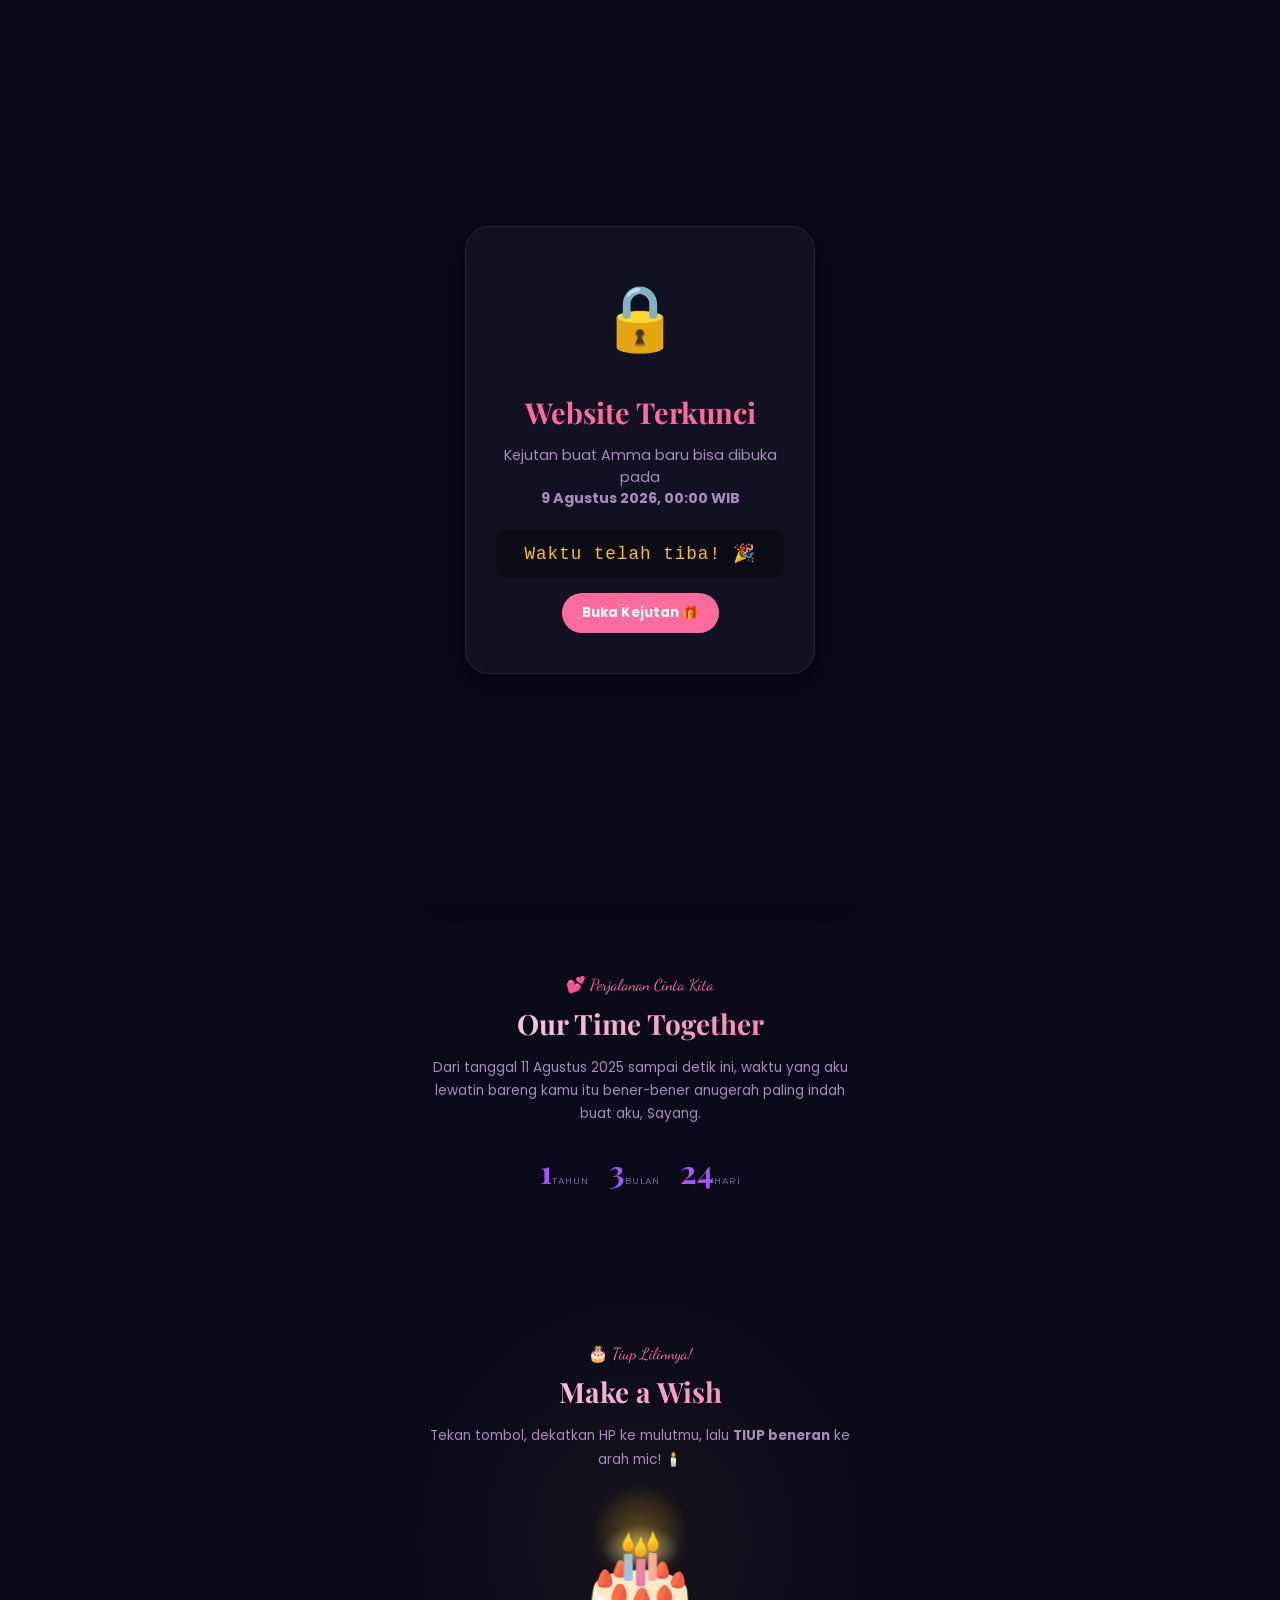
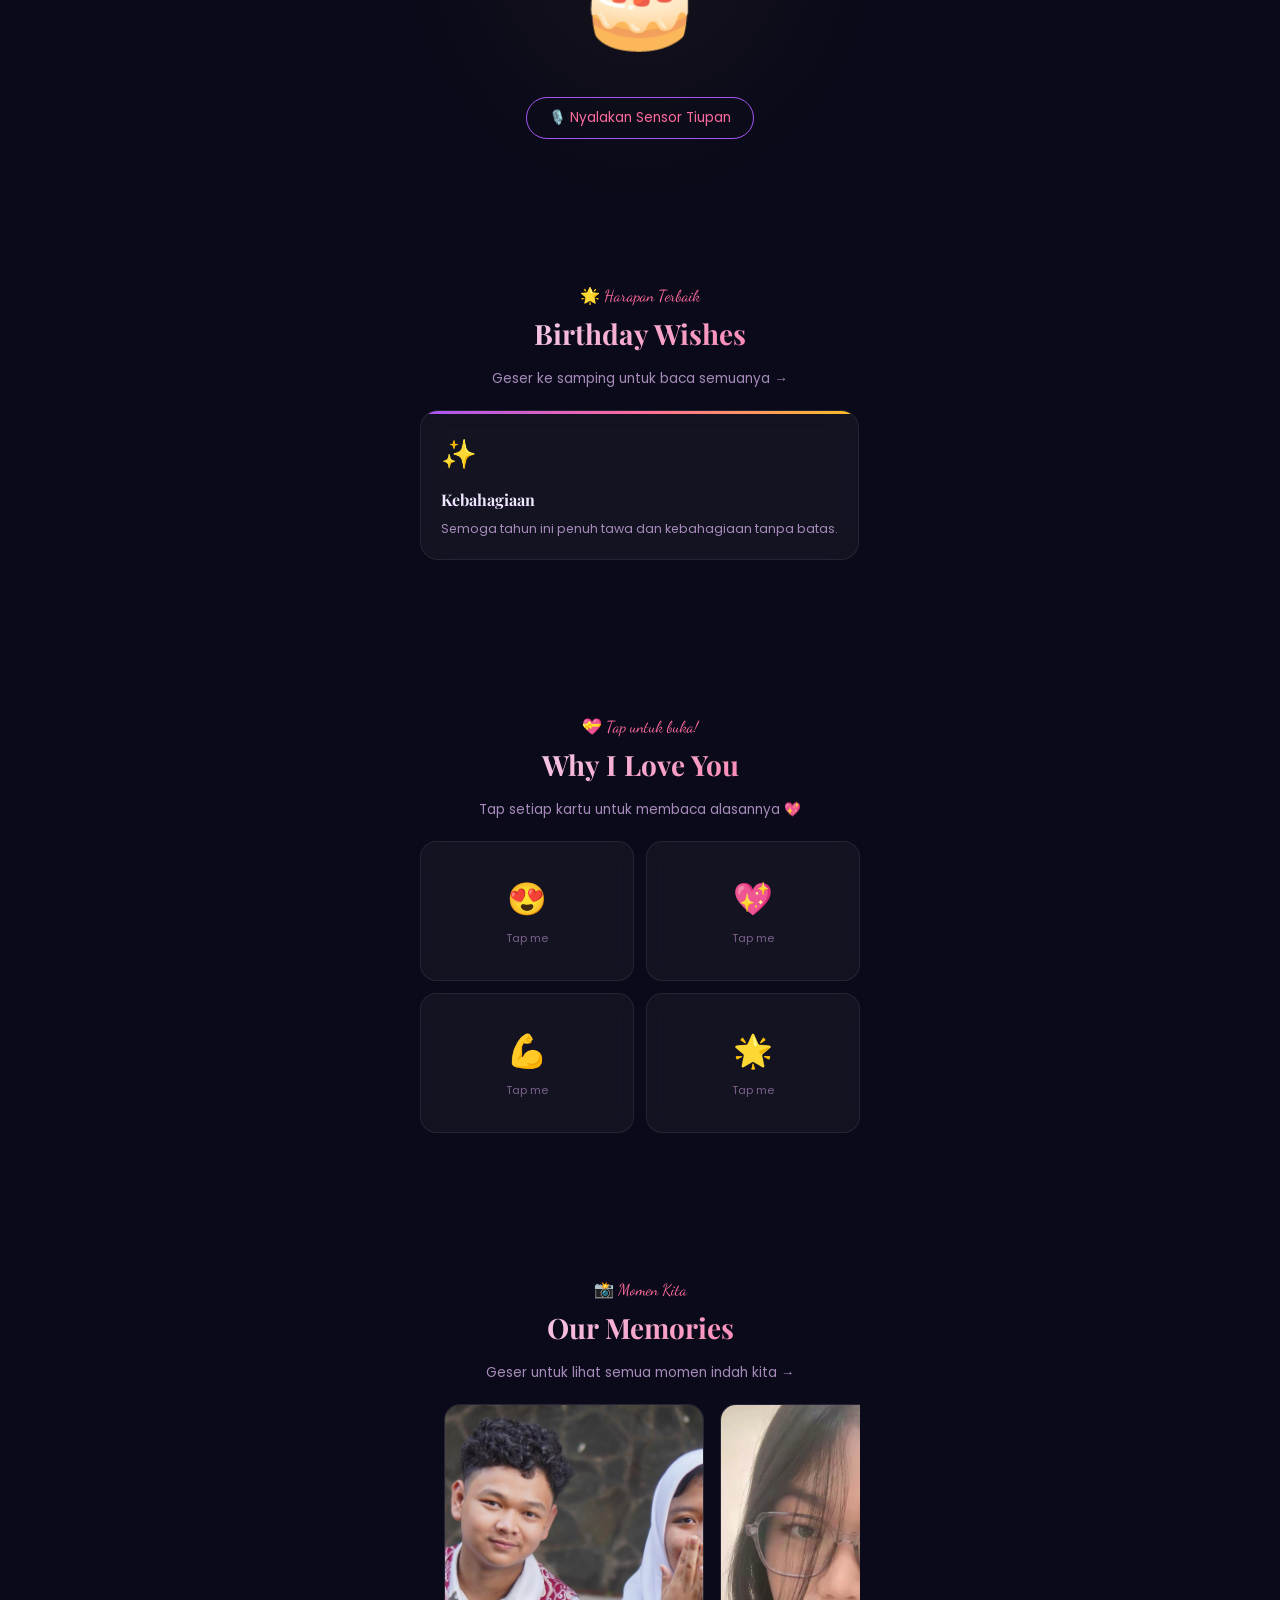
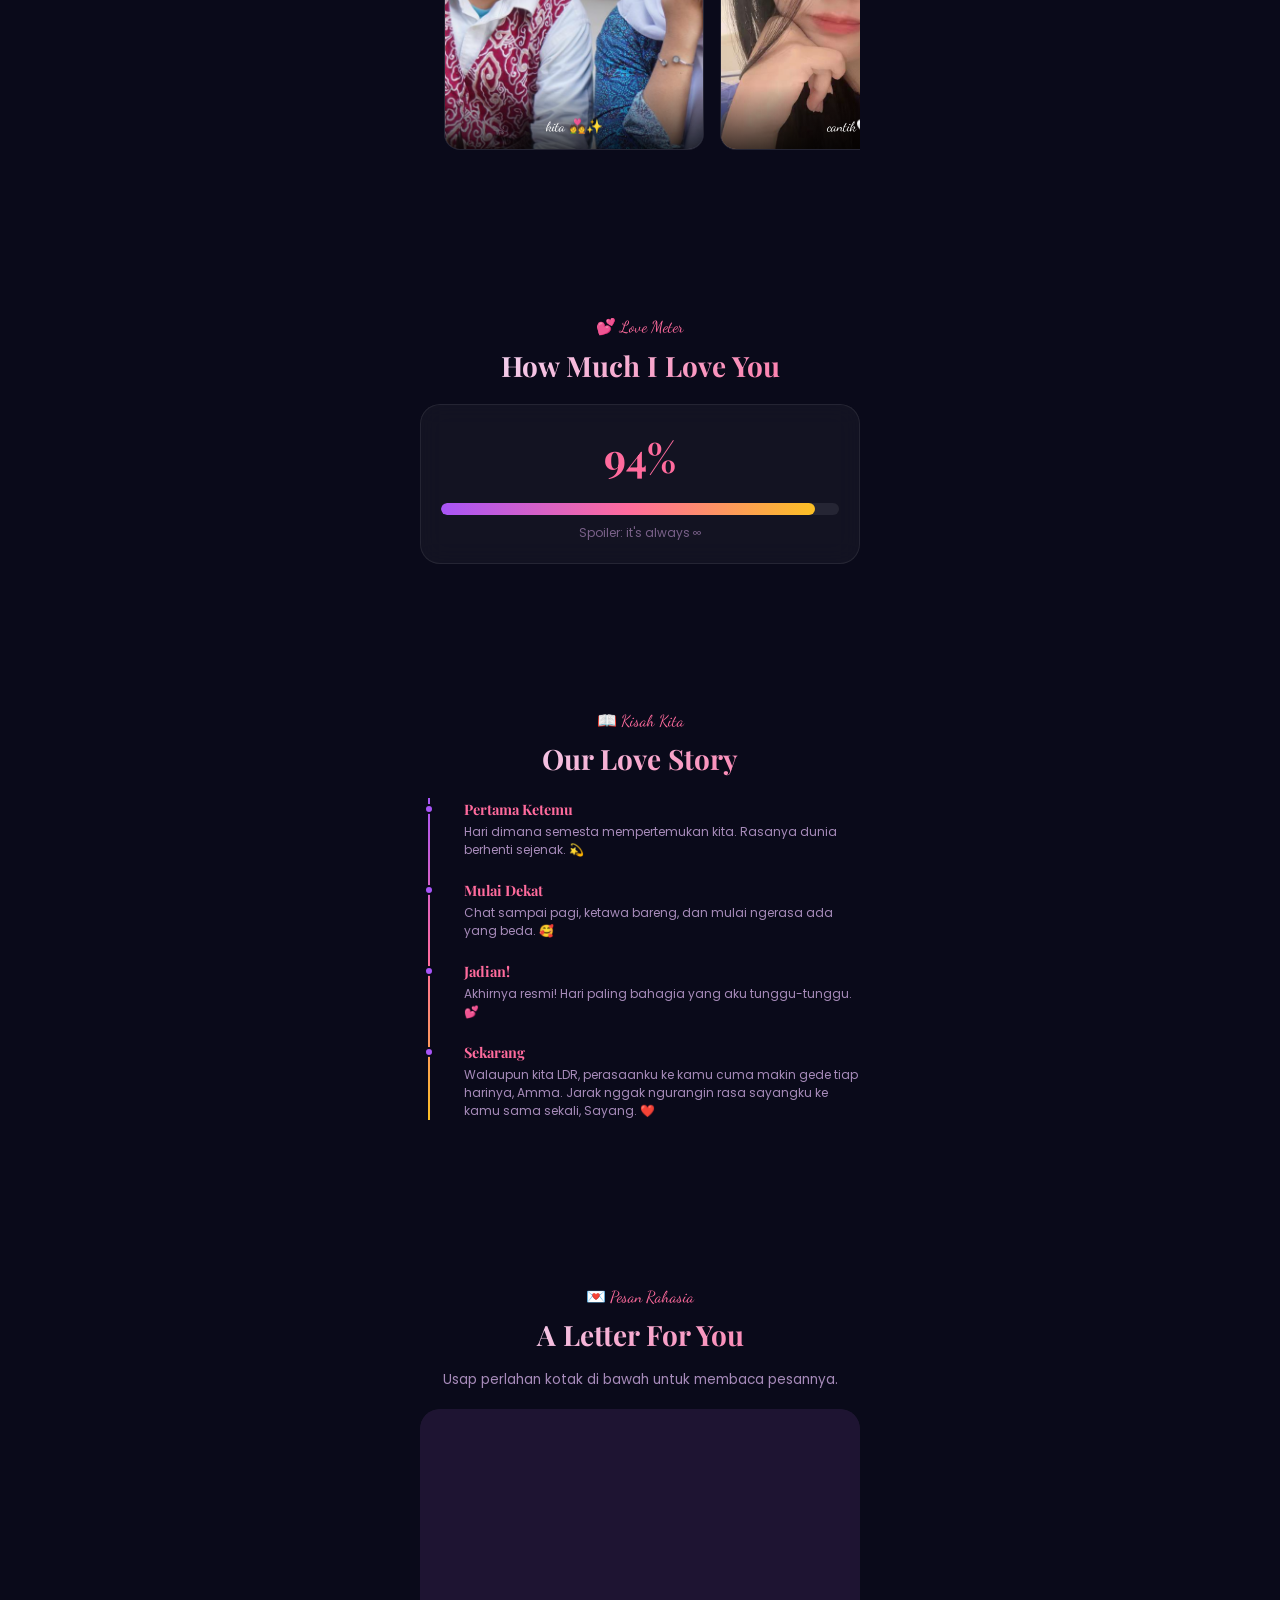
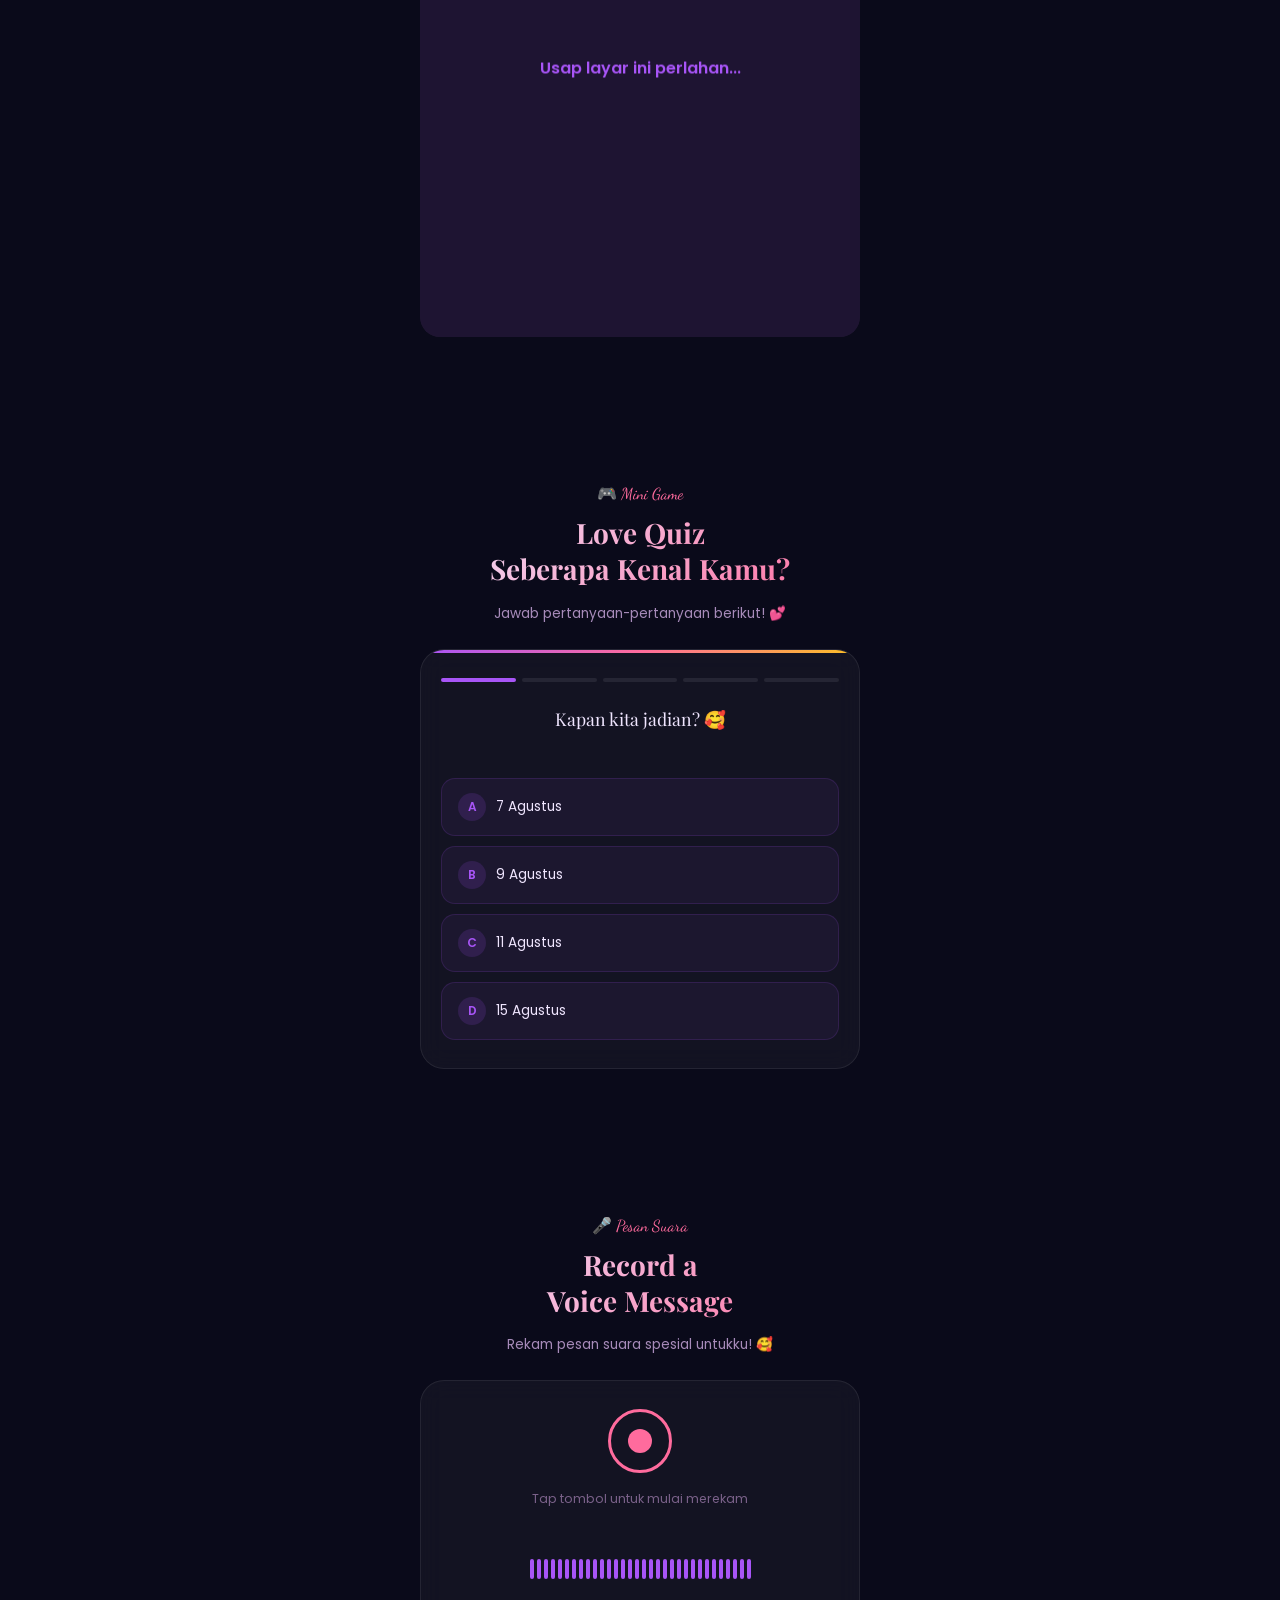
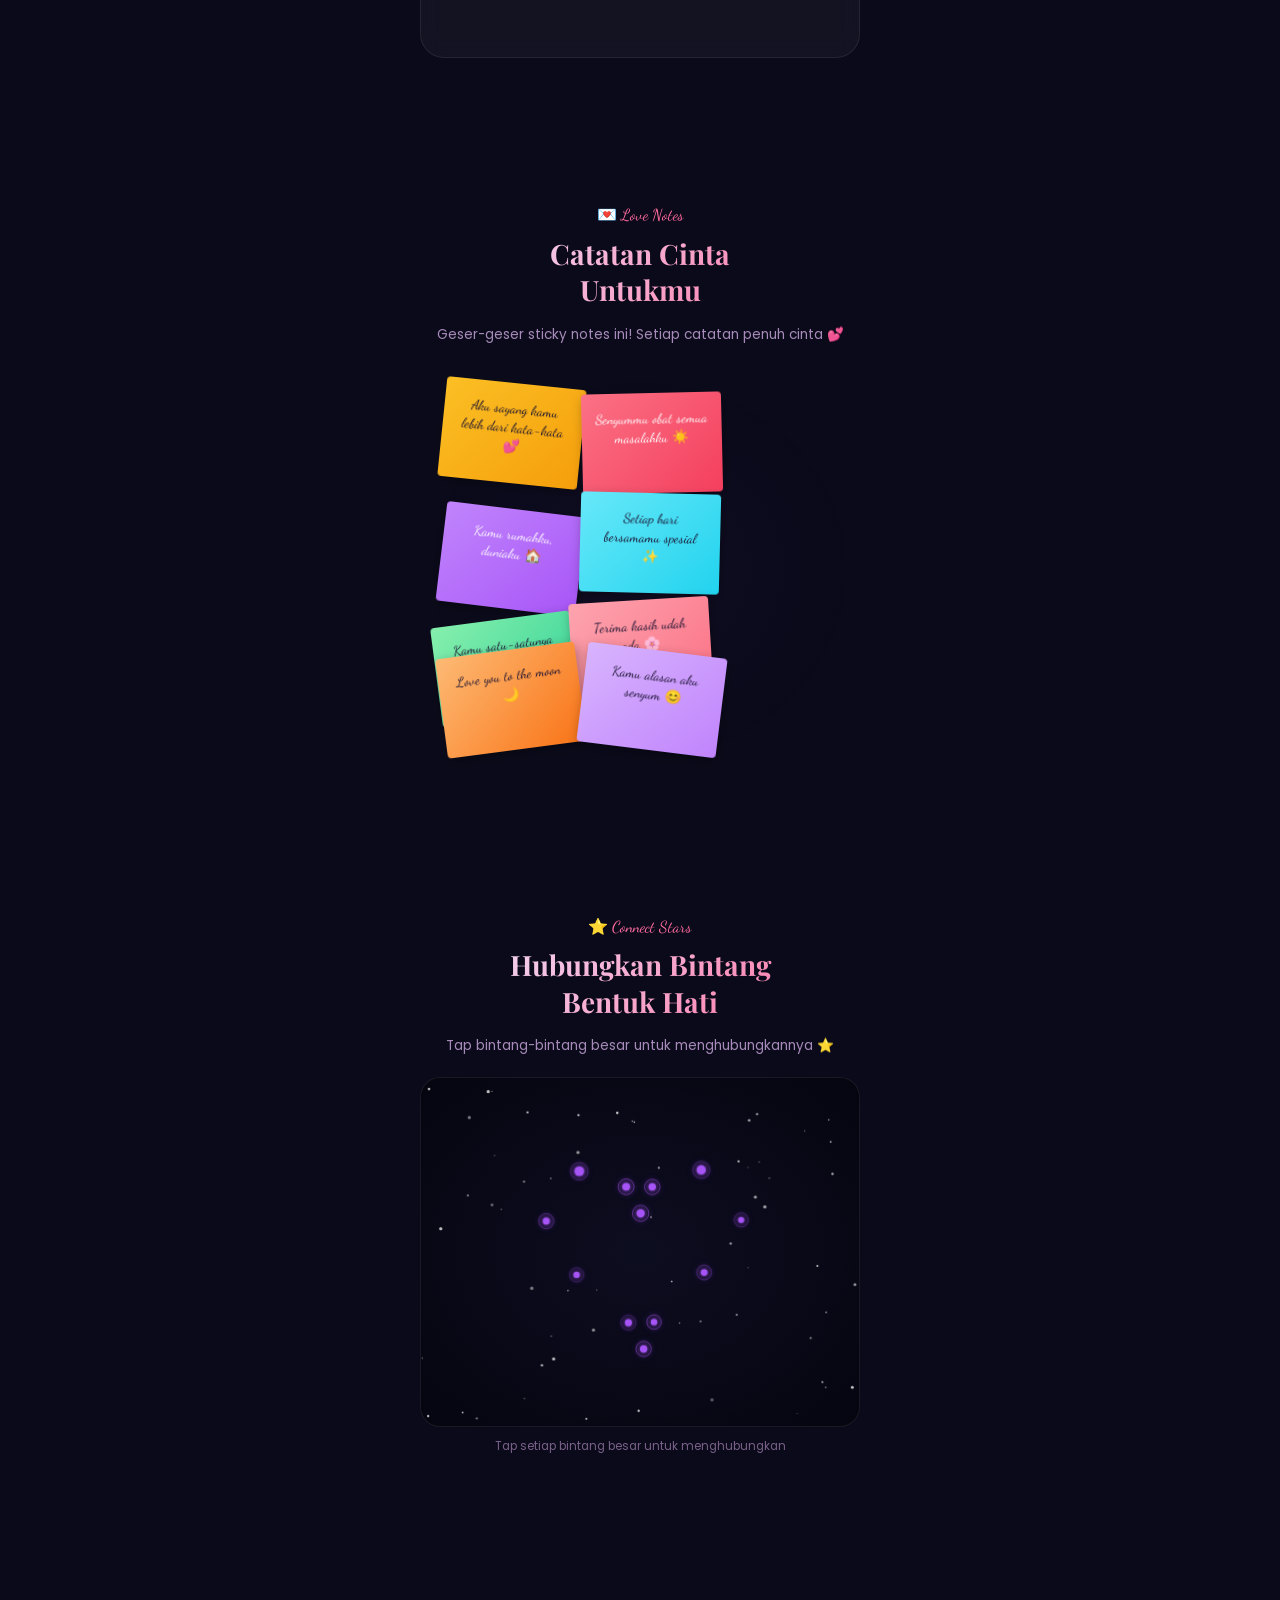
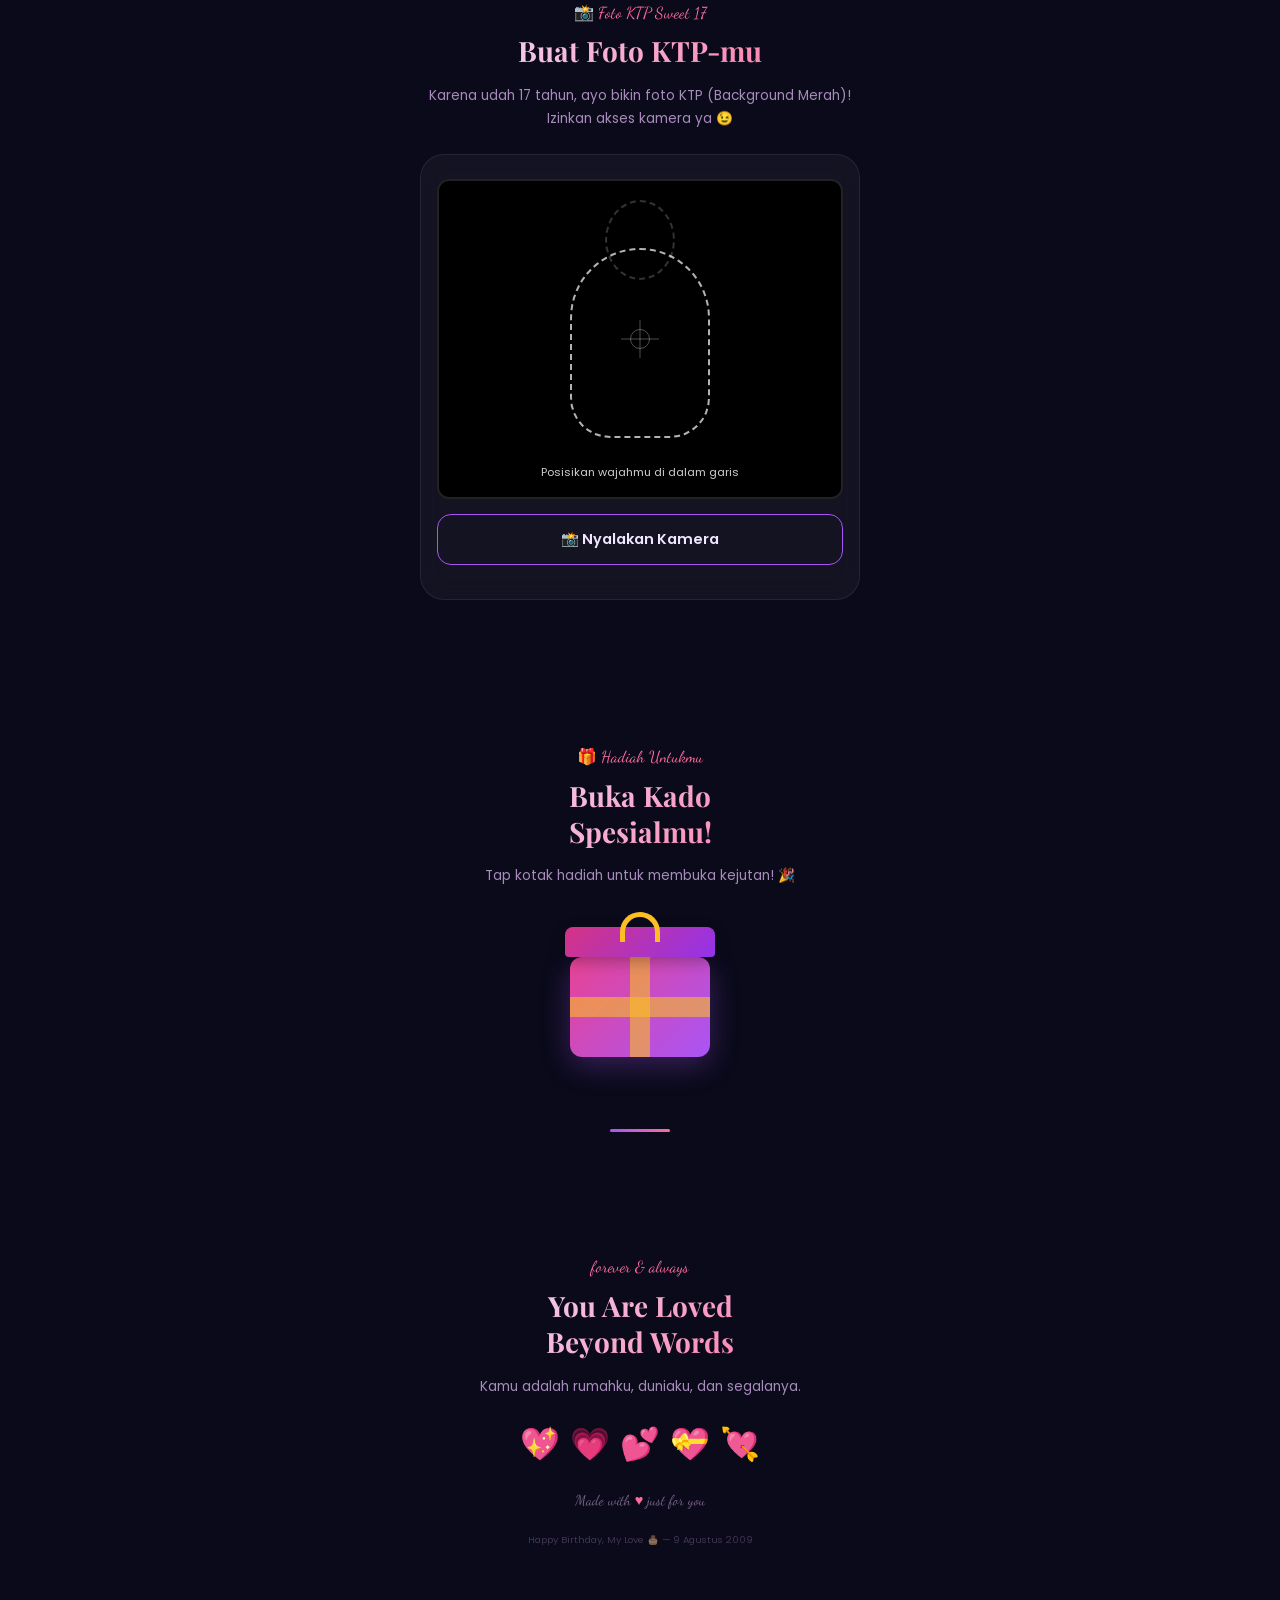
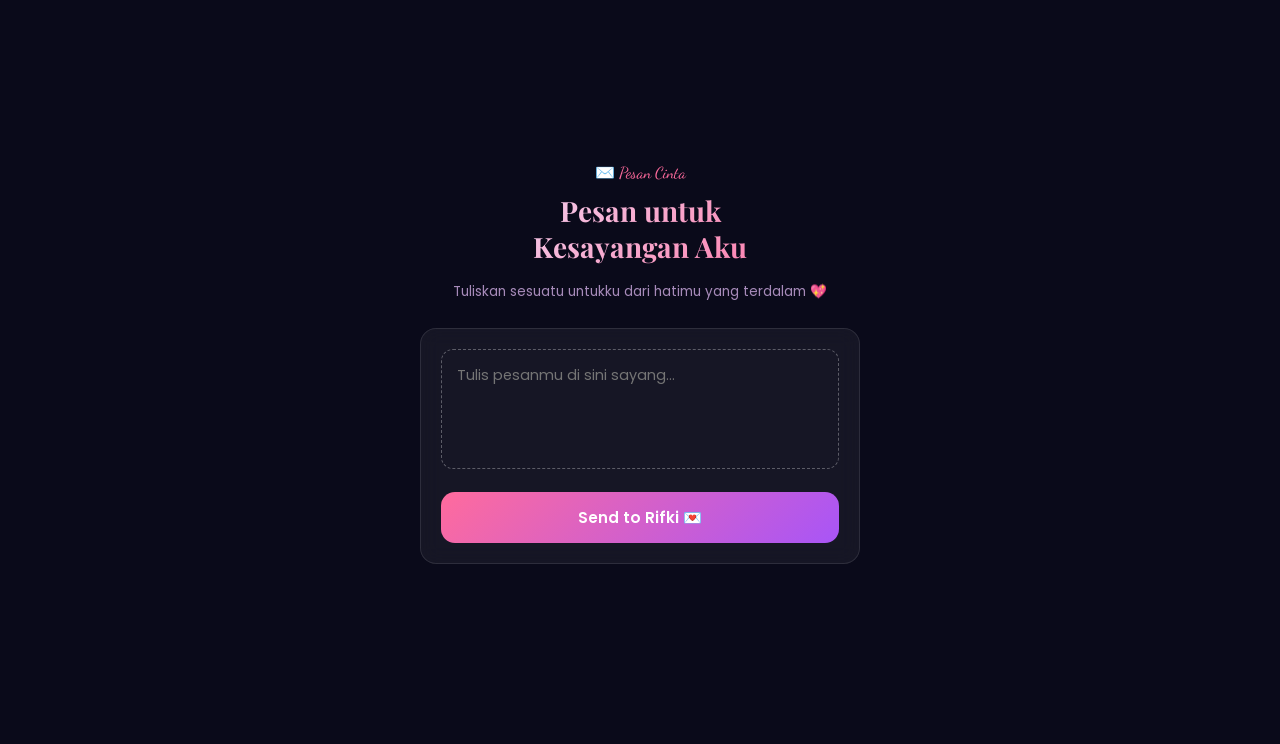
==== commit c7bd46be: "Add files via upload" ====
--- a/index.html
+++ b/index.html
@@ -203,7 +203,7 @@
 
         /* SECTIONS */
         .sec {
-            padding: 8vh 22px;
+            padding: 8vh 30px;
             text-align: center
         }
 
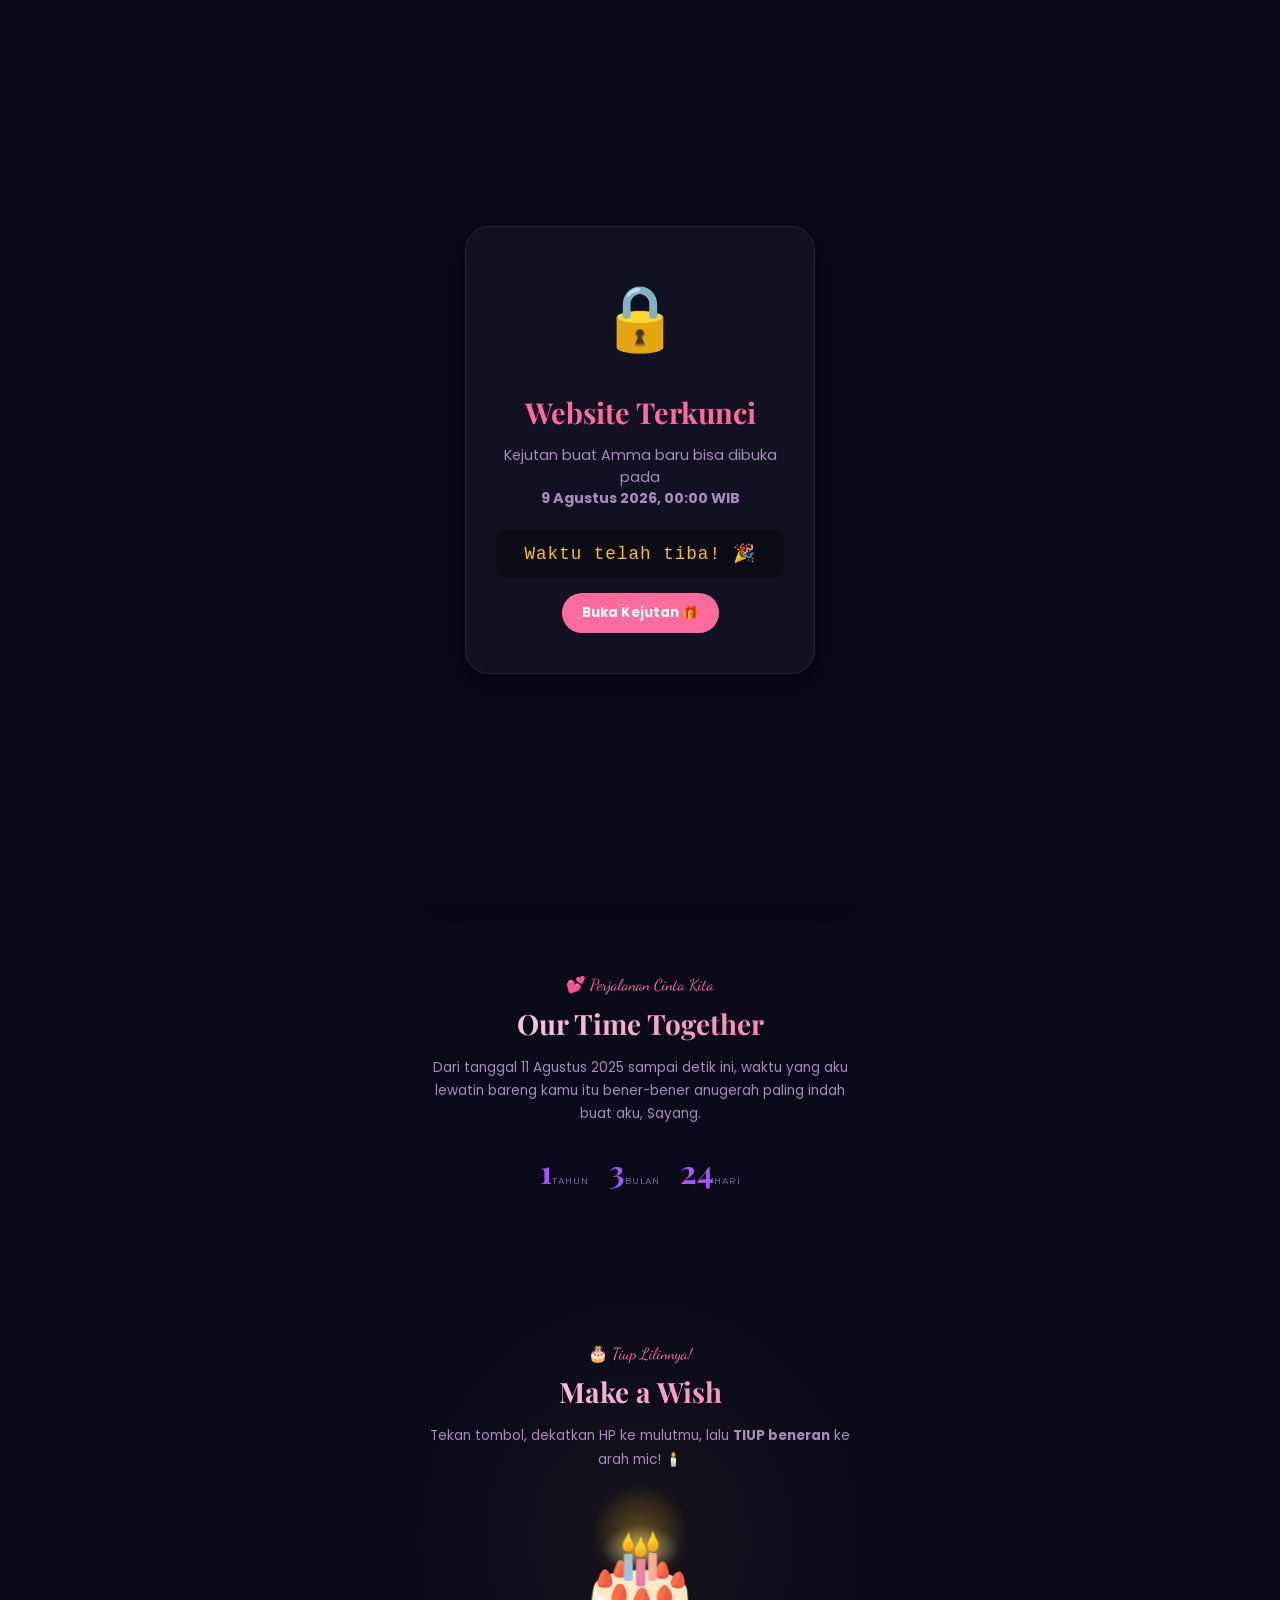
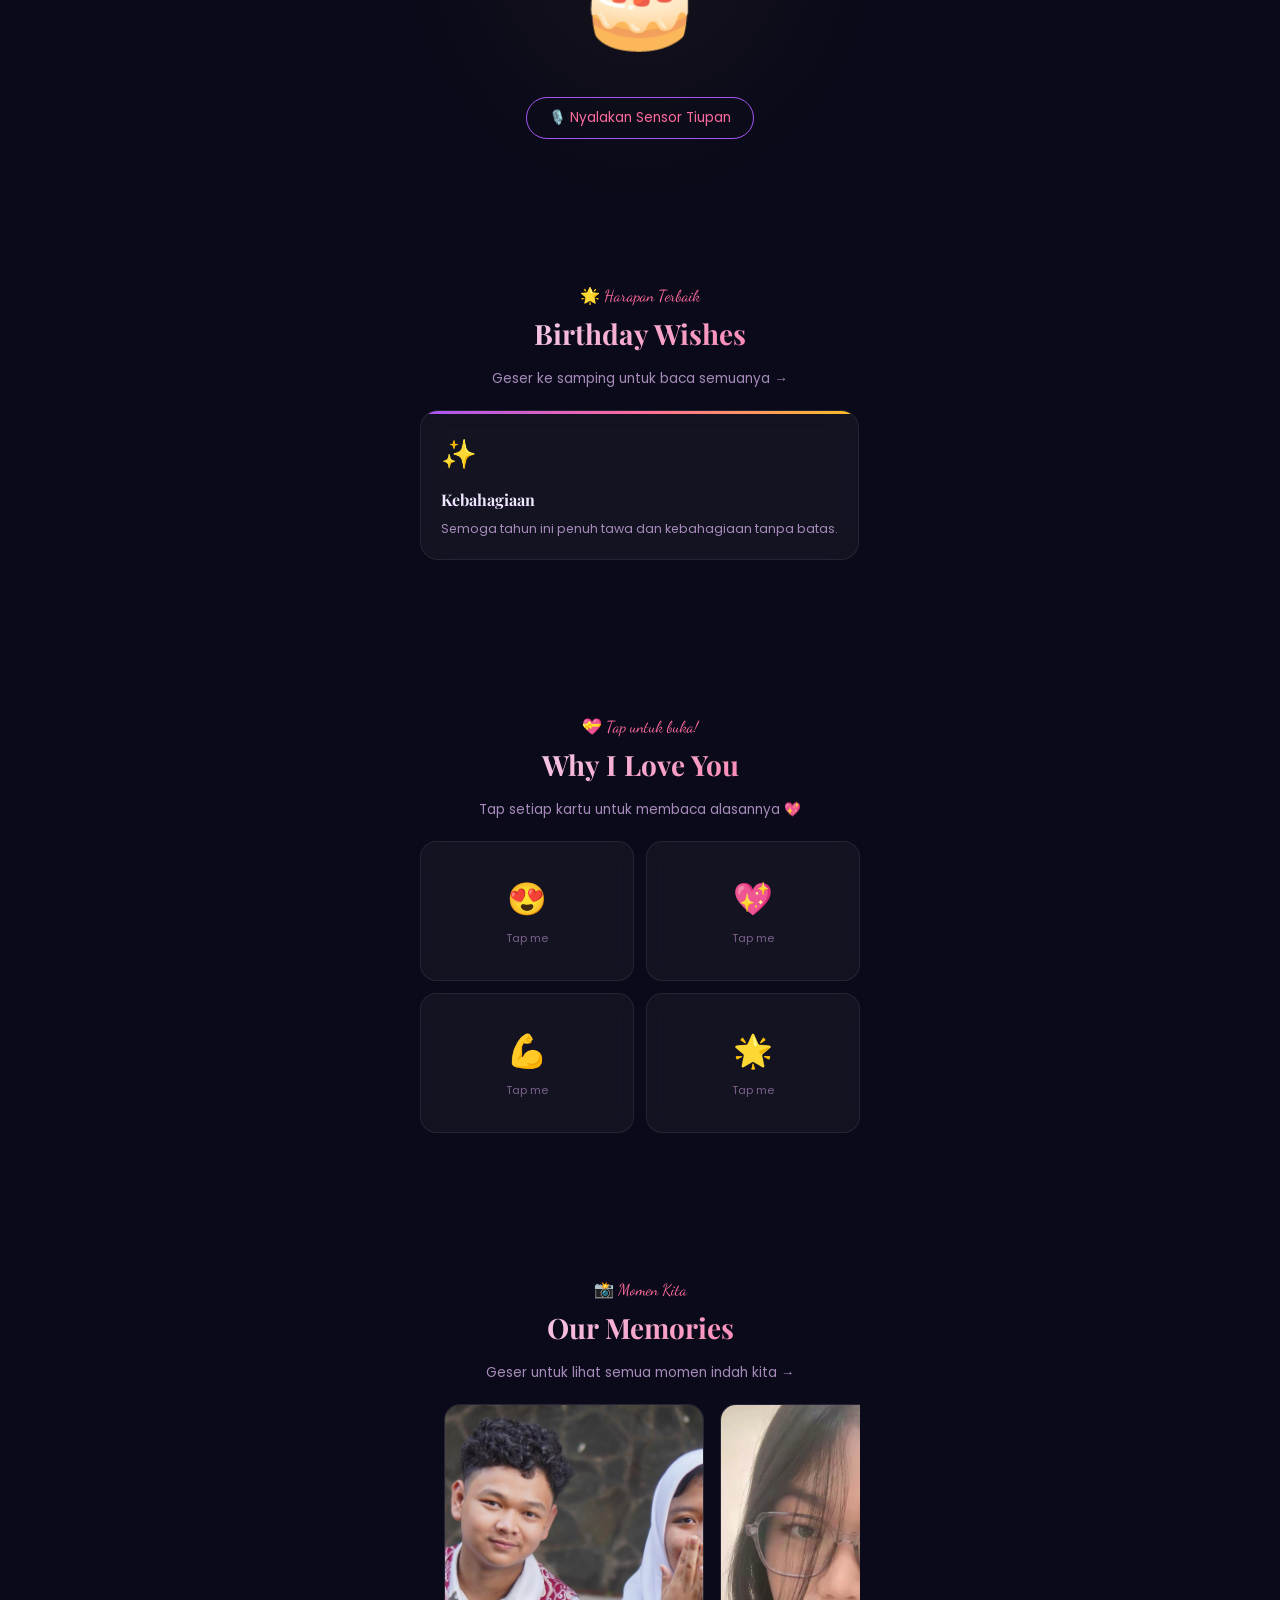
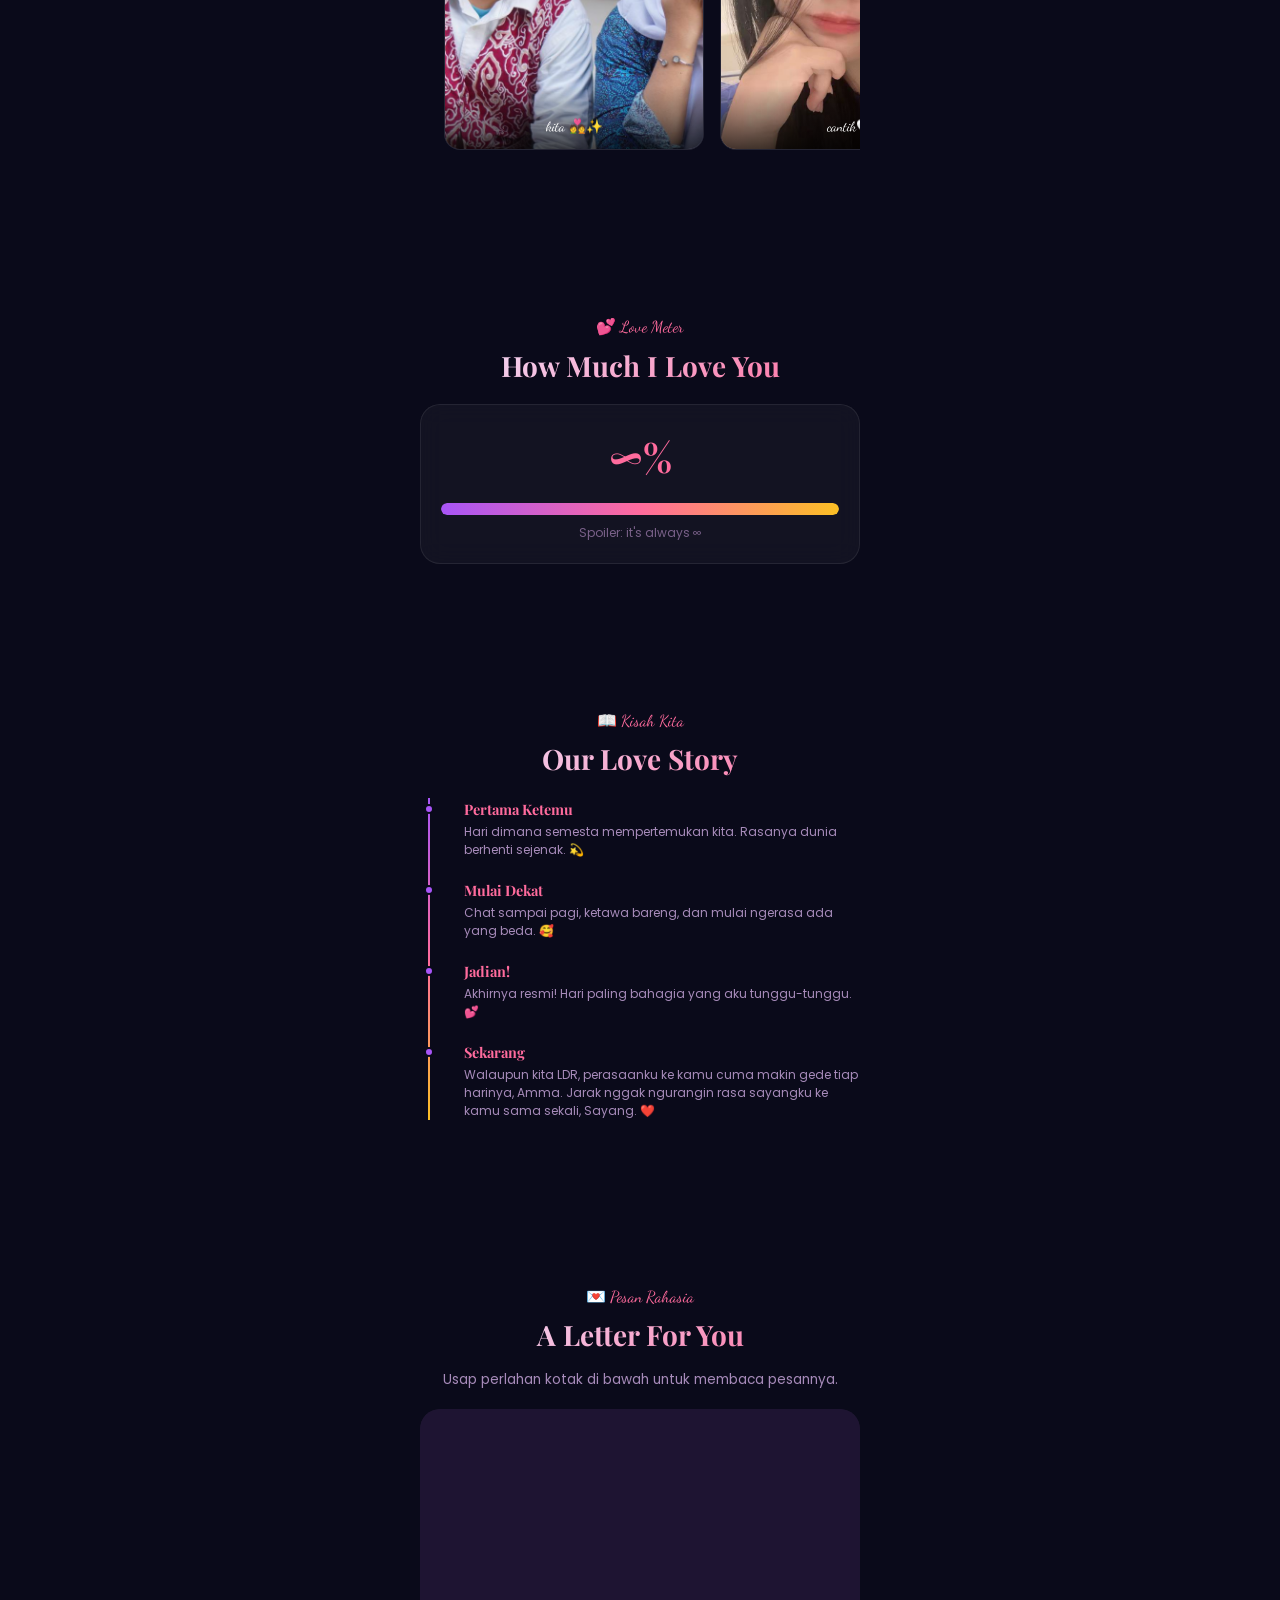
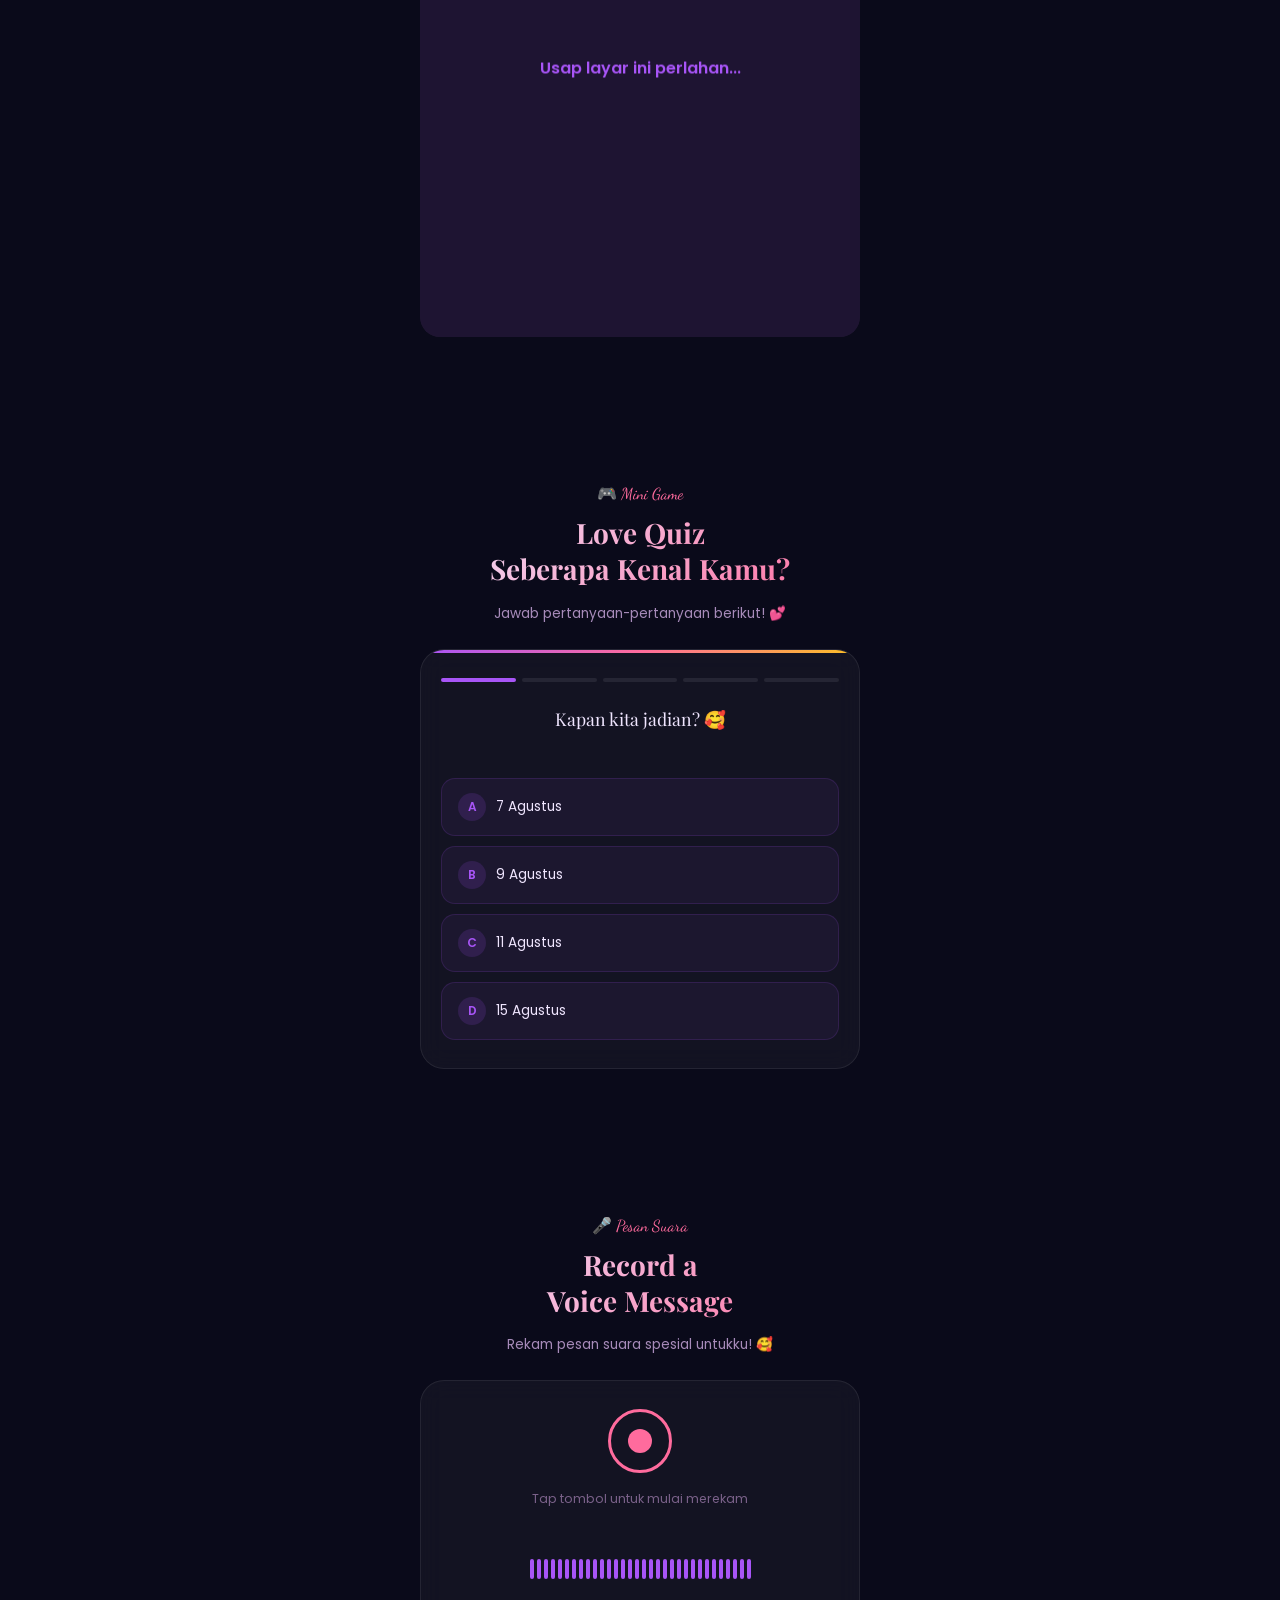
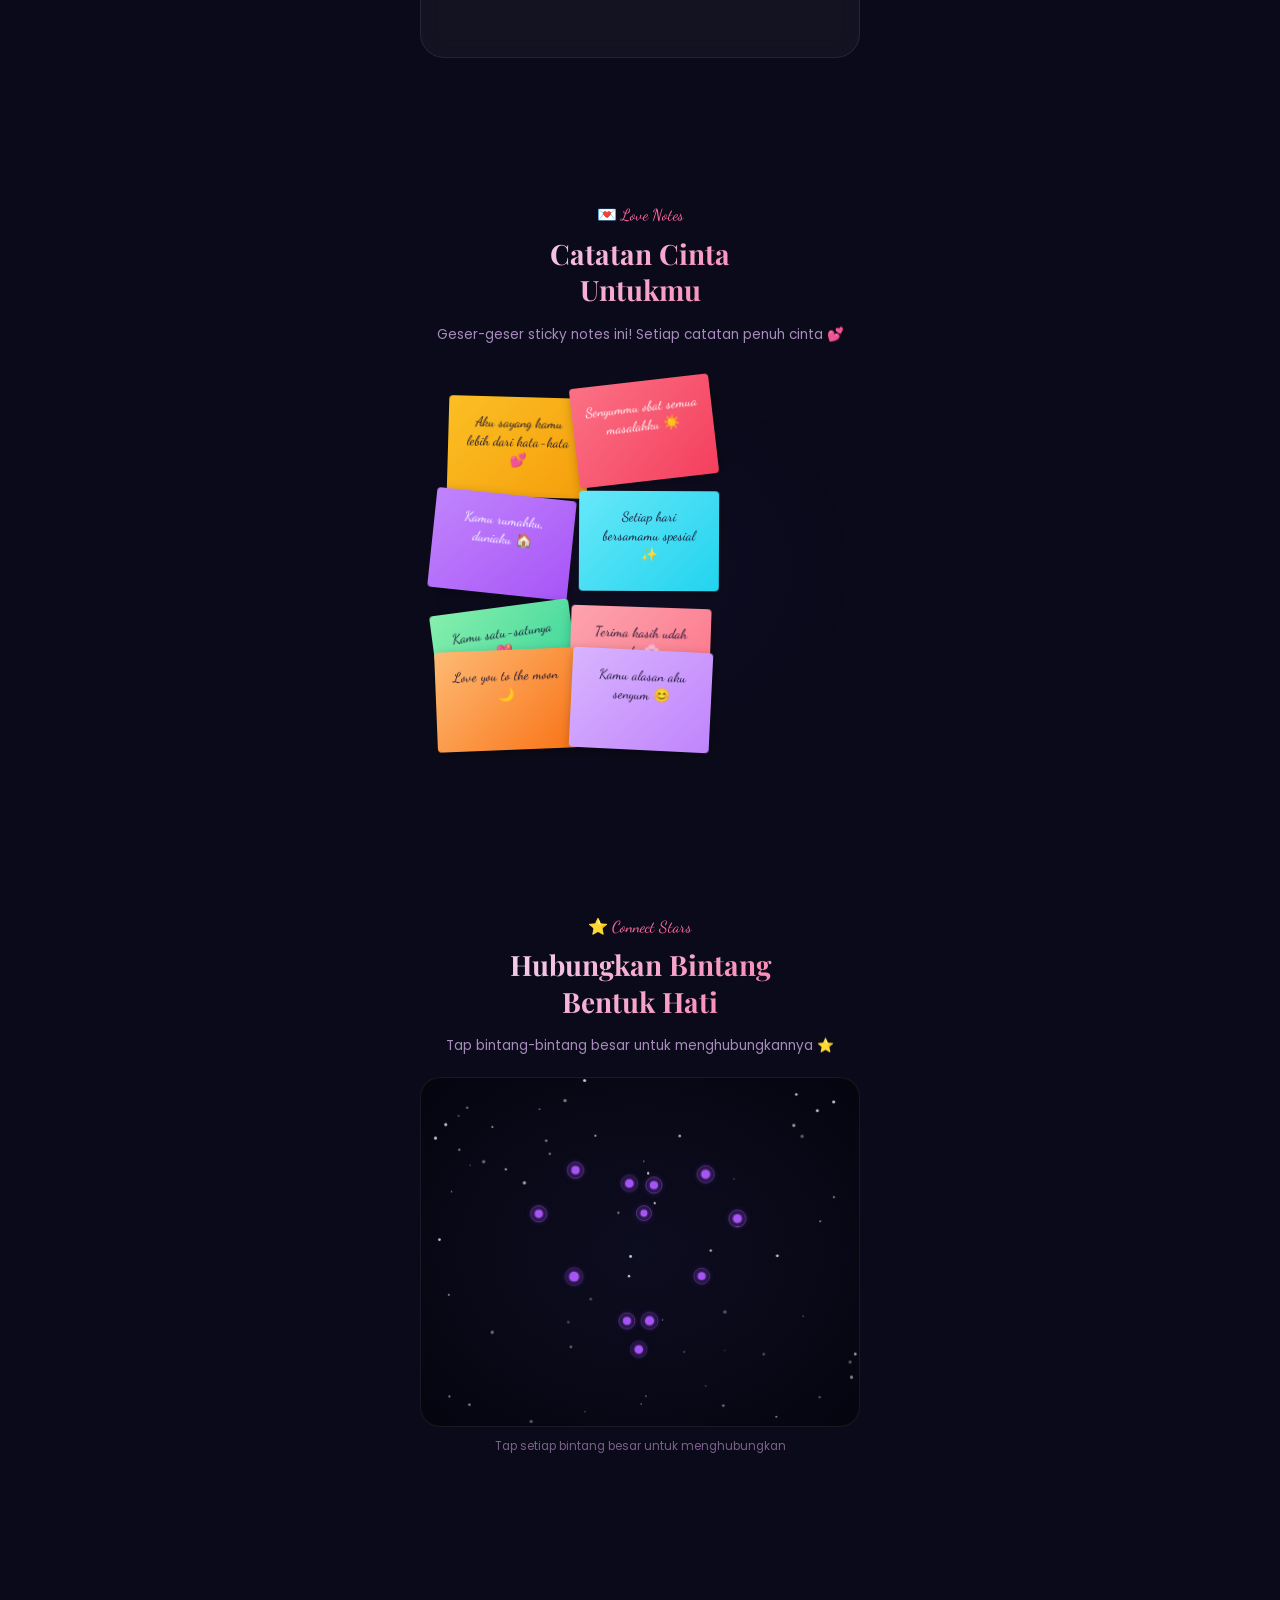
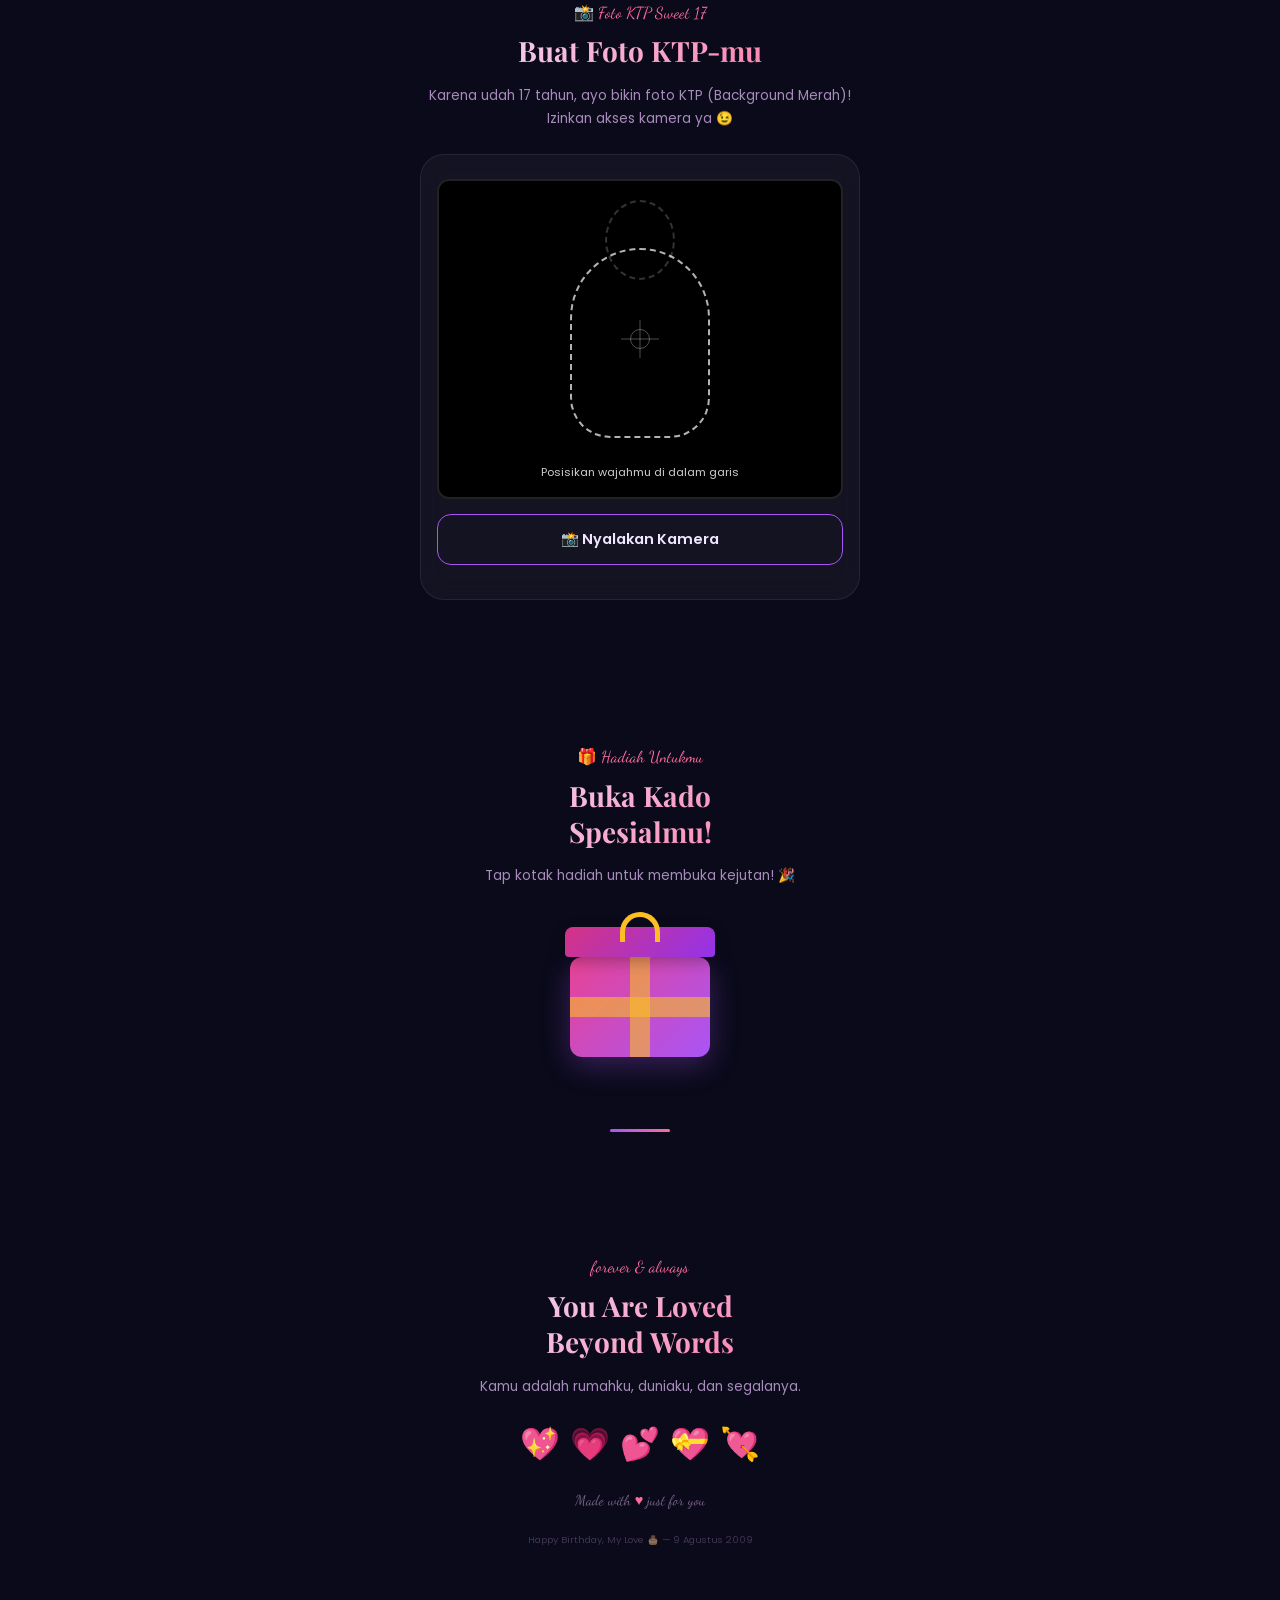
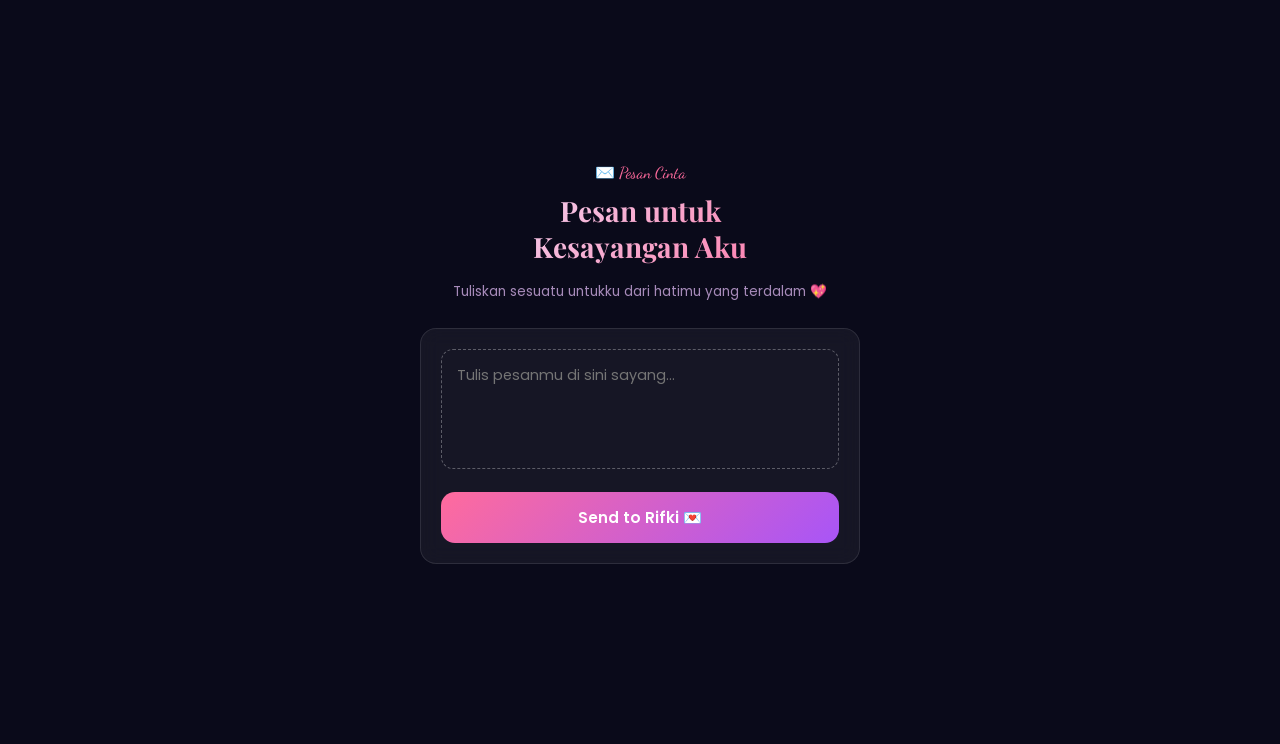
==== commit 1f718328: "Add files via upload" ====
--- a/index.html
+++ b/index.html
@@ -1331,20 +1331,7 @@
                             style="font-size: 0.9rem; color: var(--pink); font-family: var(--f2);">Hasil Rekaman</span>
                         <div style="display: flex; gap: 8px;">
                             <button class="rec-retake-btn" style="background: rgba(255,255,255,0.1); color: white; border: 1px solid rgba(255,255,255,0.2); padding: 0 12px; height: 36px; border-radius: 18px; font-size: 0.8rem; cursor: pointer; display: flex; align-items: center;">Ulangi 🔄</button>
-                            <button class="rec-play-btn"
-                                style="background: transparent; color: var(--pink); border: none; width: 36px; height: 36px; display: flex; align-items: center; justify-content: center; cursor: pointer; font-size: 1.5rem;">▶️</button>
                         </div>
-                    </div>
-                    <div
-                        style="display: flex; align-items: center; gap: 10px; font-size: 0.8rem; color: var(--txt2); font-family: monospace;">
-                        <span id="recCurrTime">0:00</span>
-                        <div id="recProgressWrap"
-                            style="flex: 1; height: 8px; background: rgba(255,255,255,0.1); border-radius: 4px; cursor: pointer; position: relative;">
-                            <div id="recProgressFill"
-                                style="width: 0%; height: 100%; background: var(--pink); border-radius: 4px; transition: width 0.1s linear;">
-                            </div>
-                        </div>
-                        <span id="recTotalTime">0:00</span>
                     </div>
                     <button class="rec-save-btn pb-btn" style="width: 100%; margin-top: 5px; background: linear-gradient(135deg, var(--pink), var(--purple)); border: none; color: white; display: flex; align-items: center; justify-content: center; gap: 8px;">
                         Kirim Sekarang 🚀
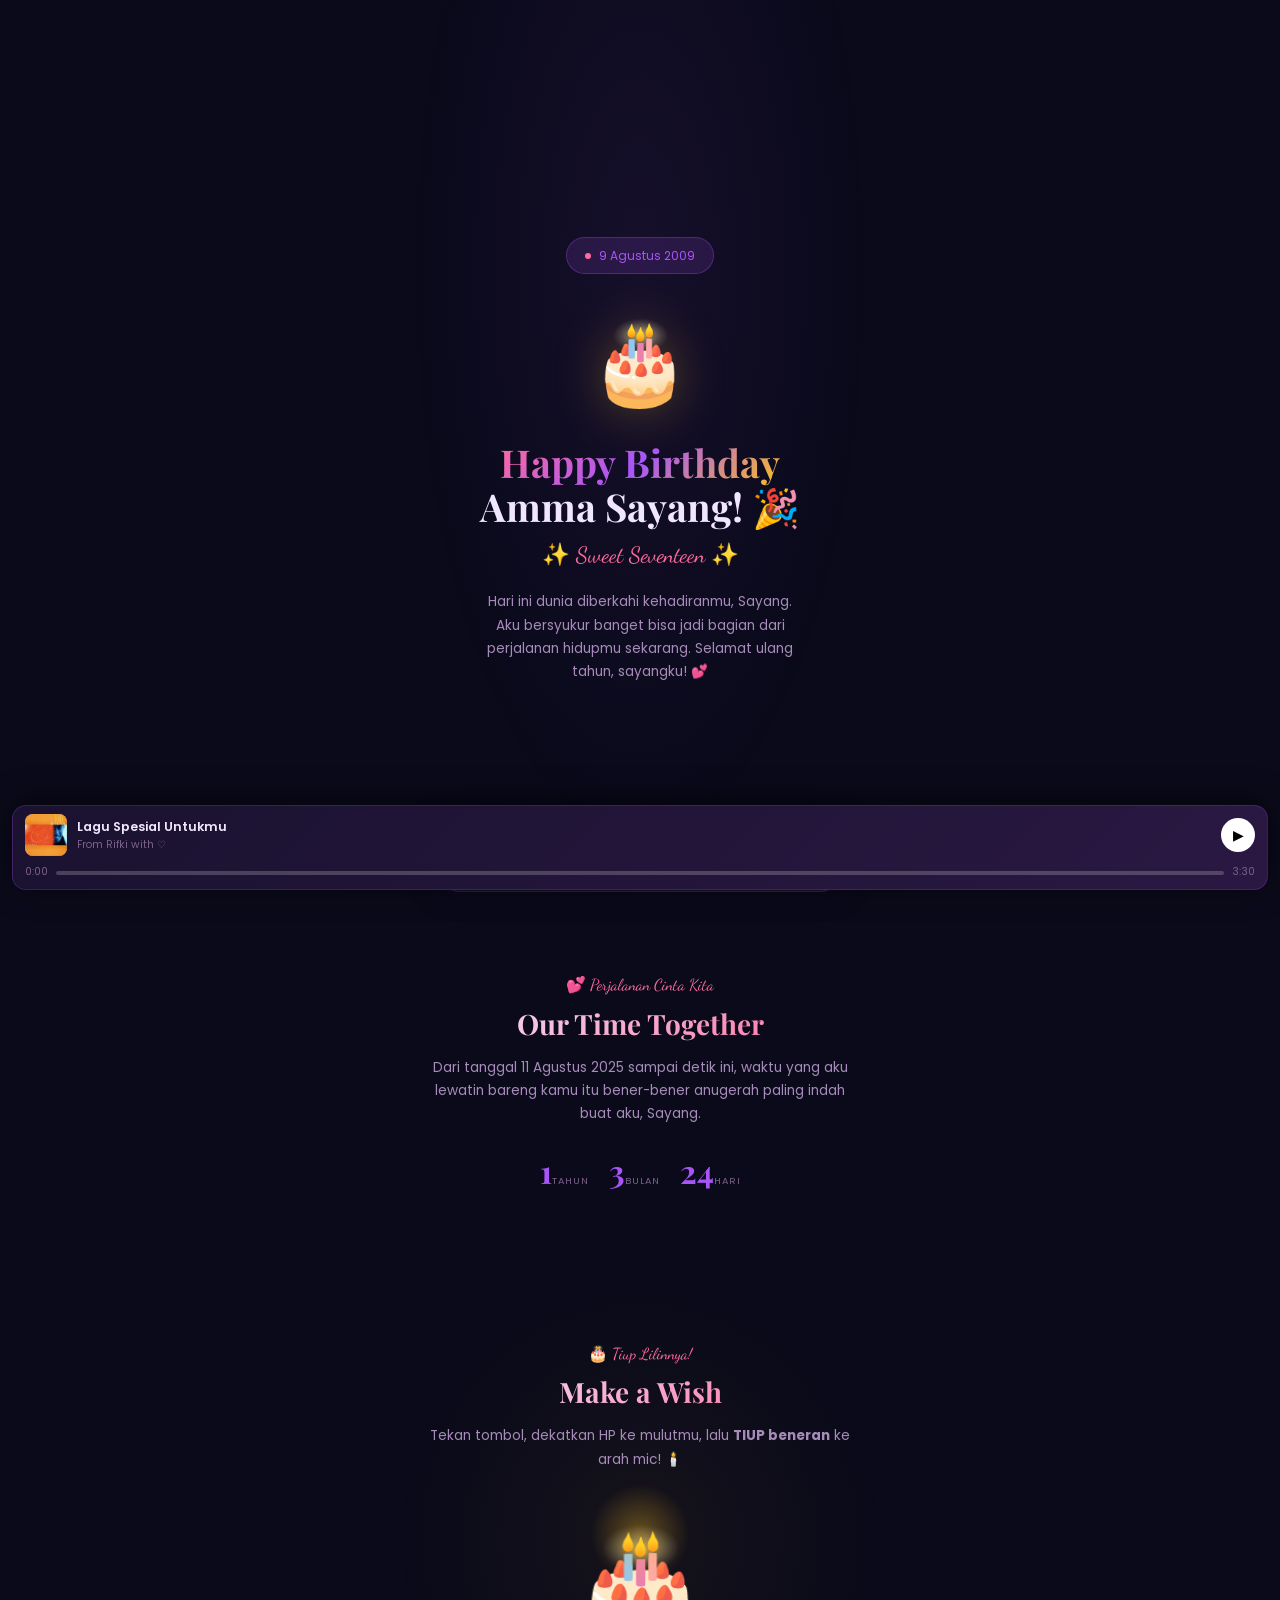
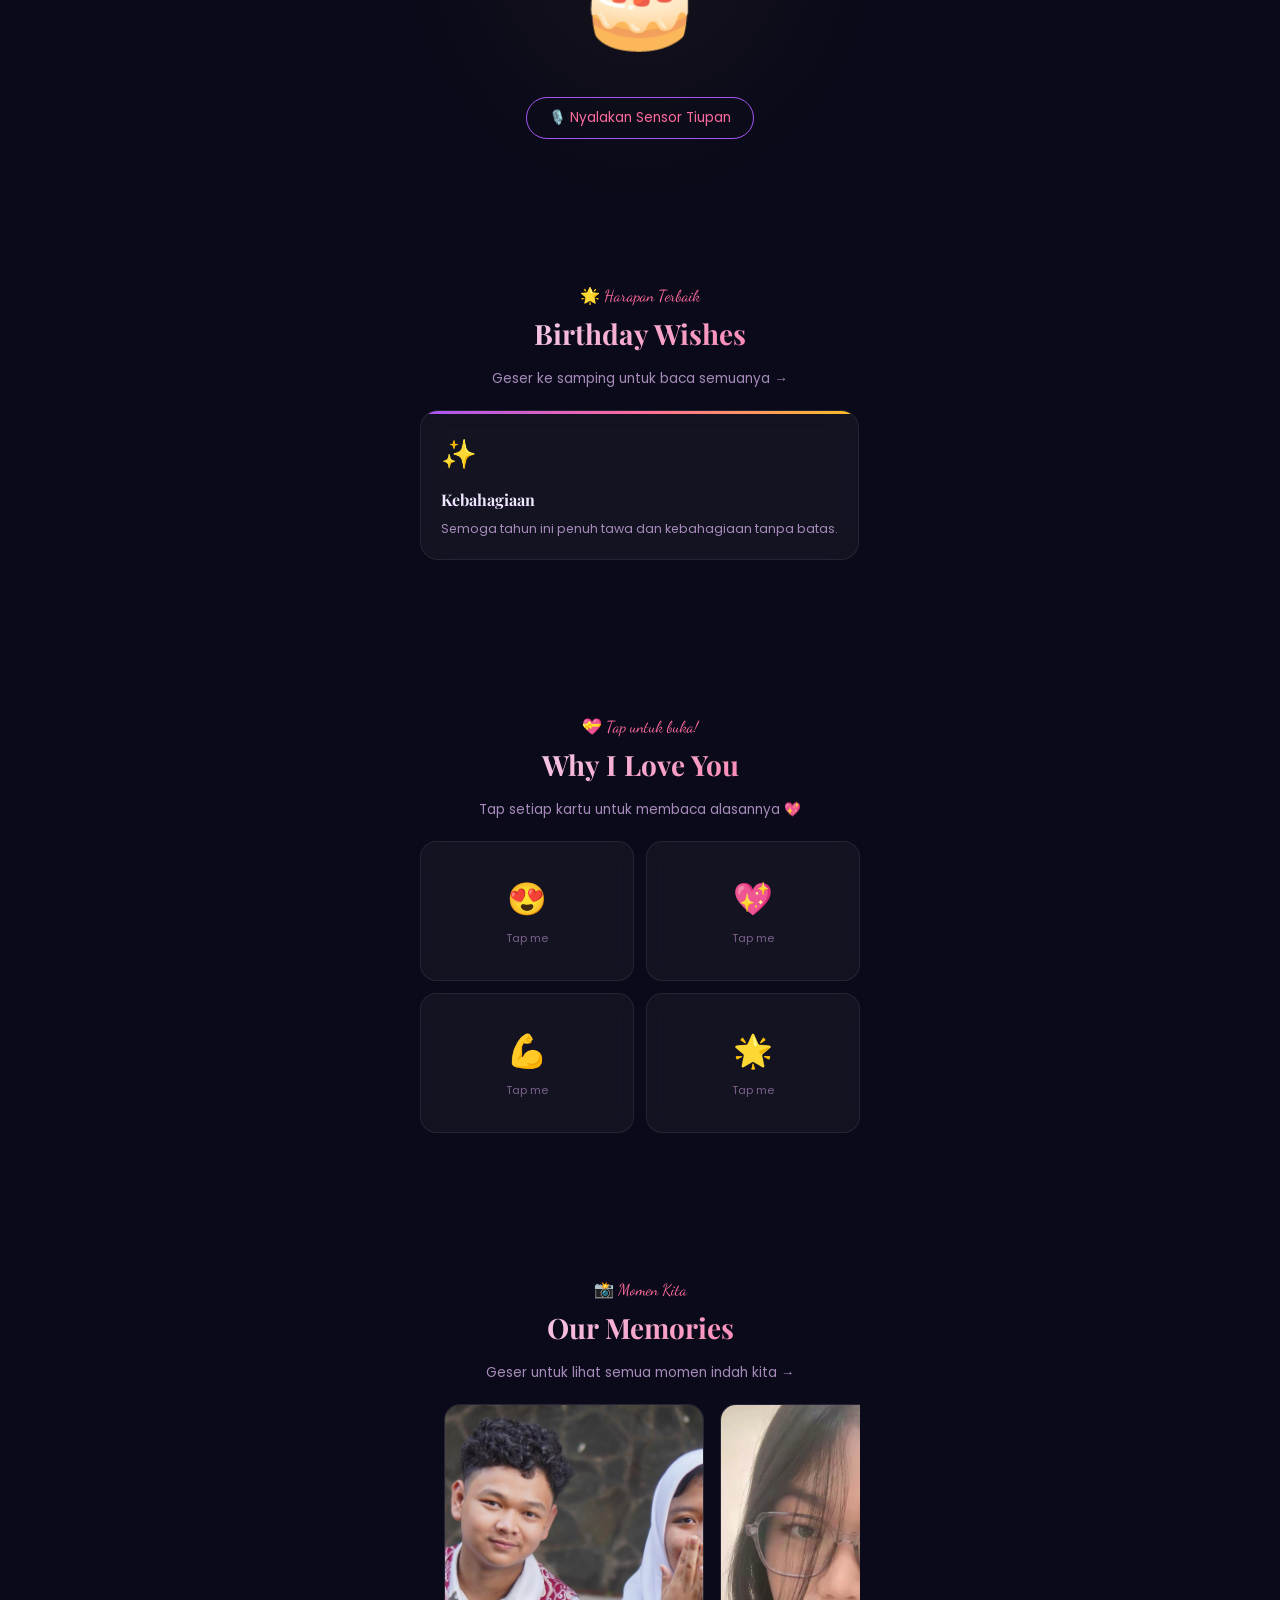
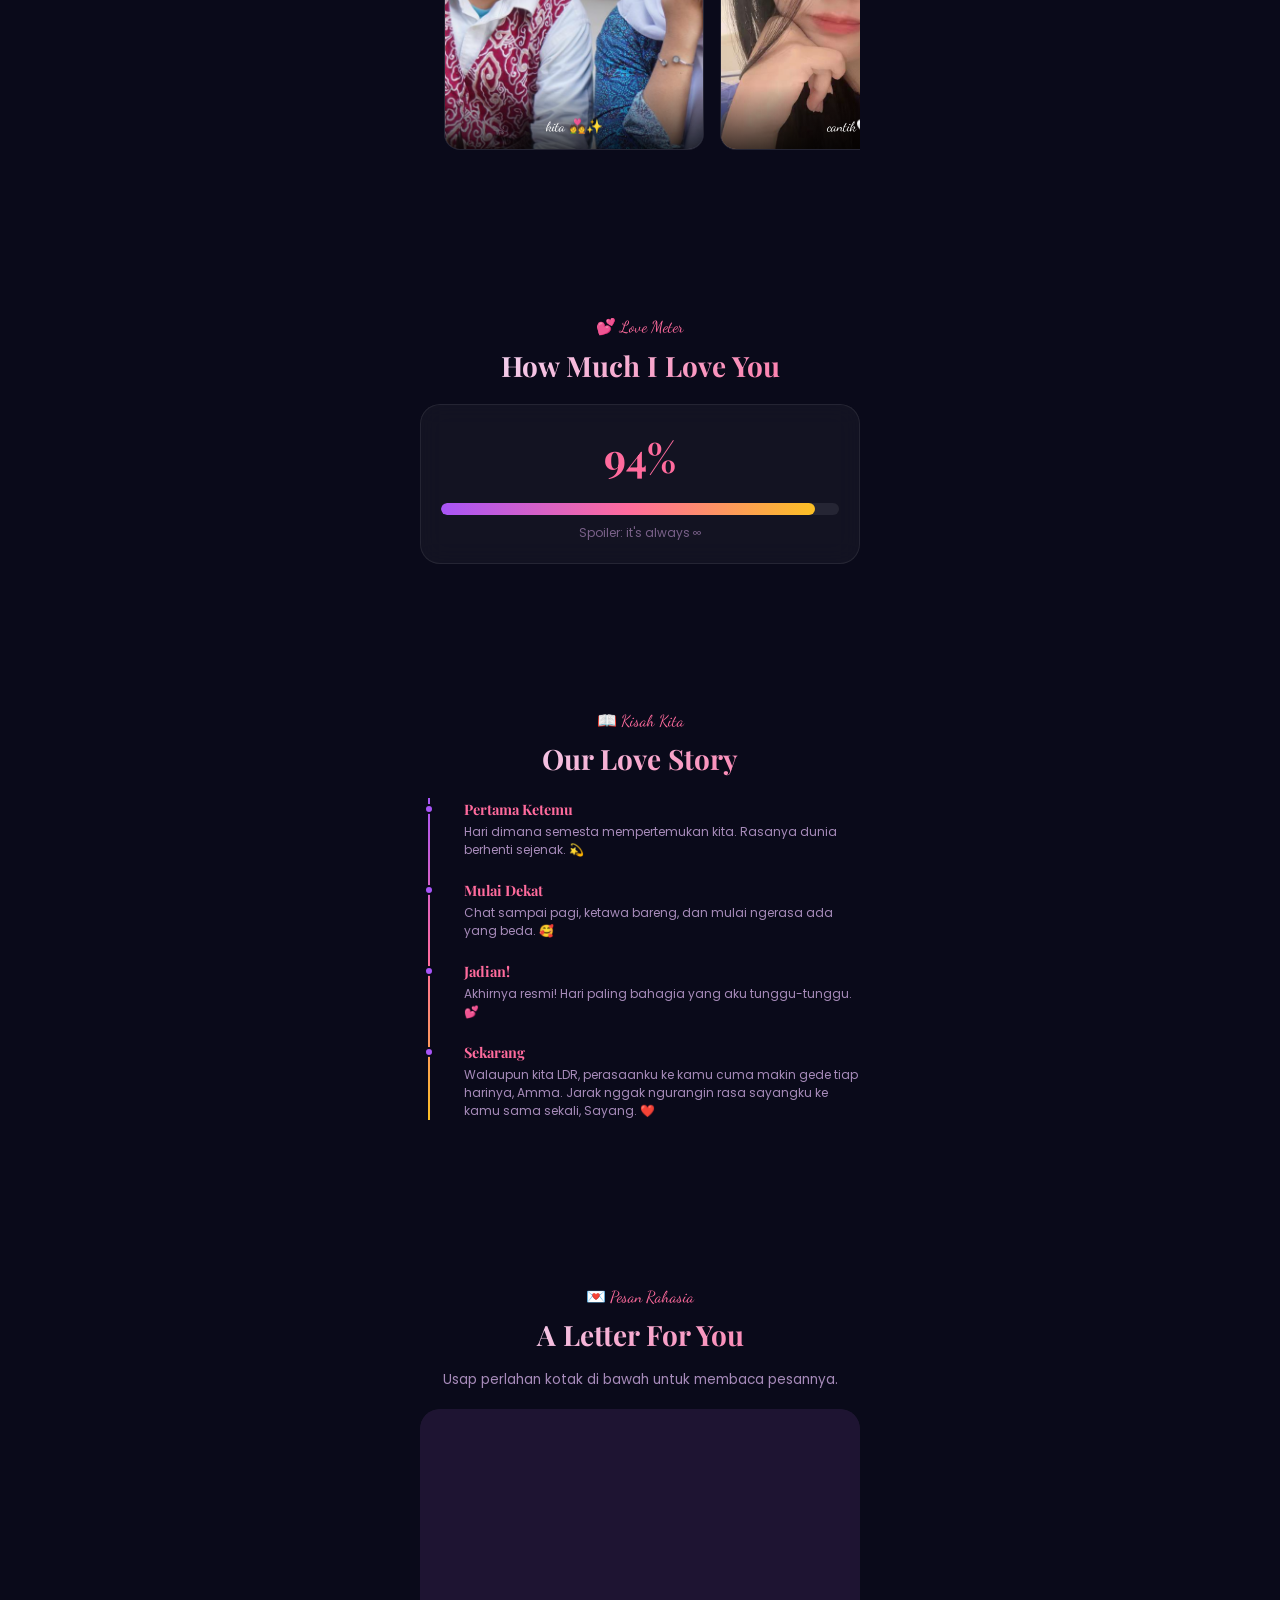
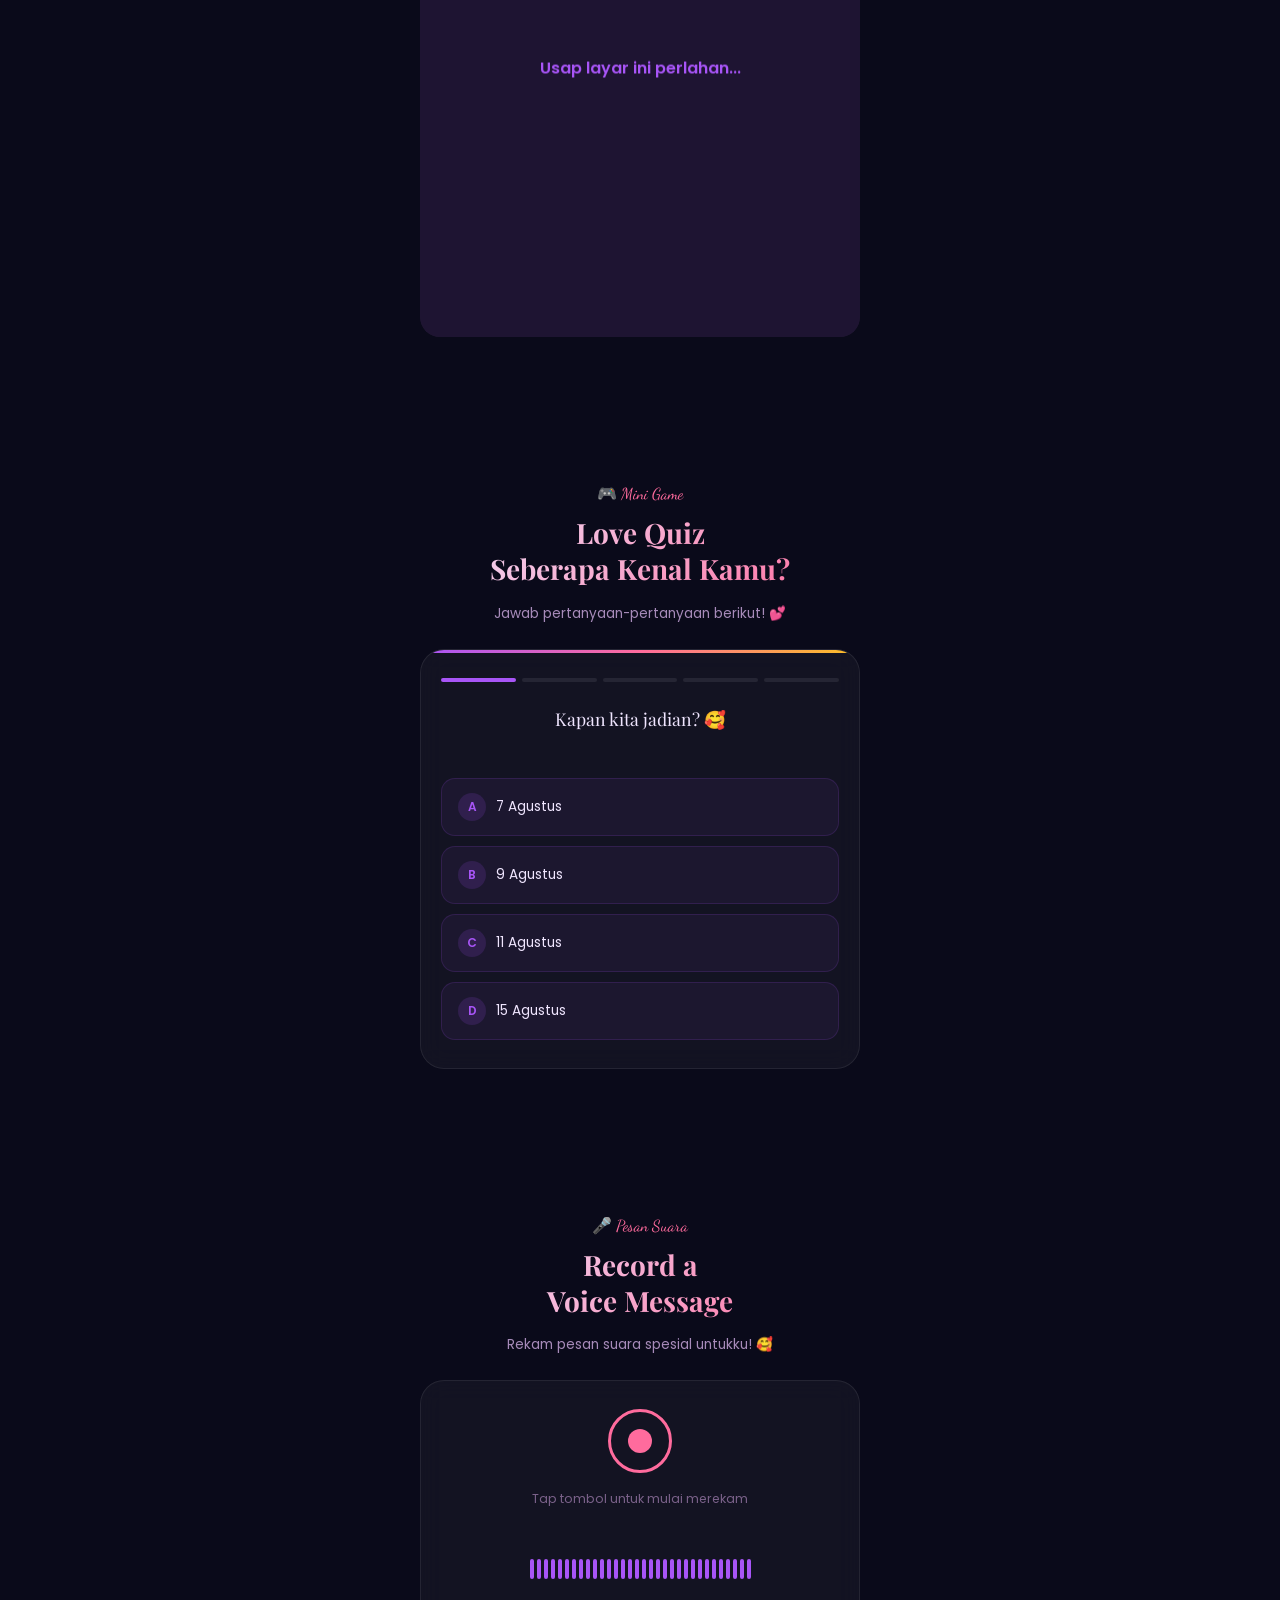
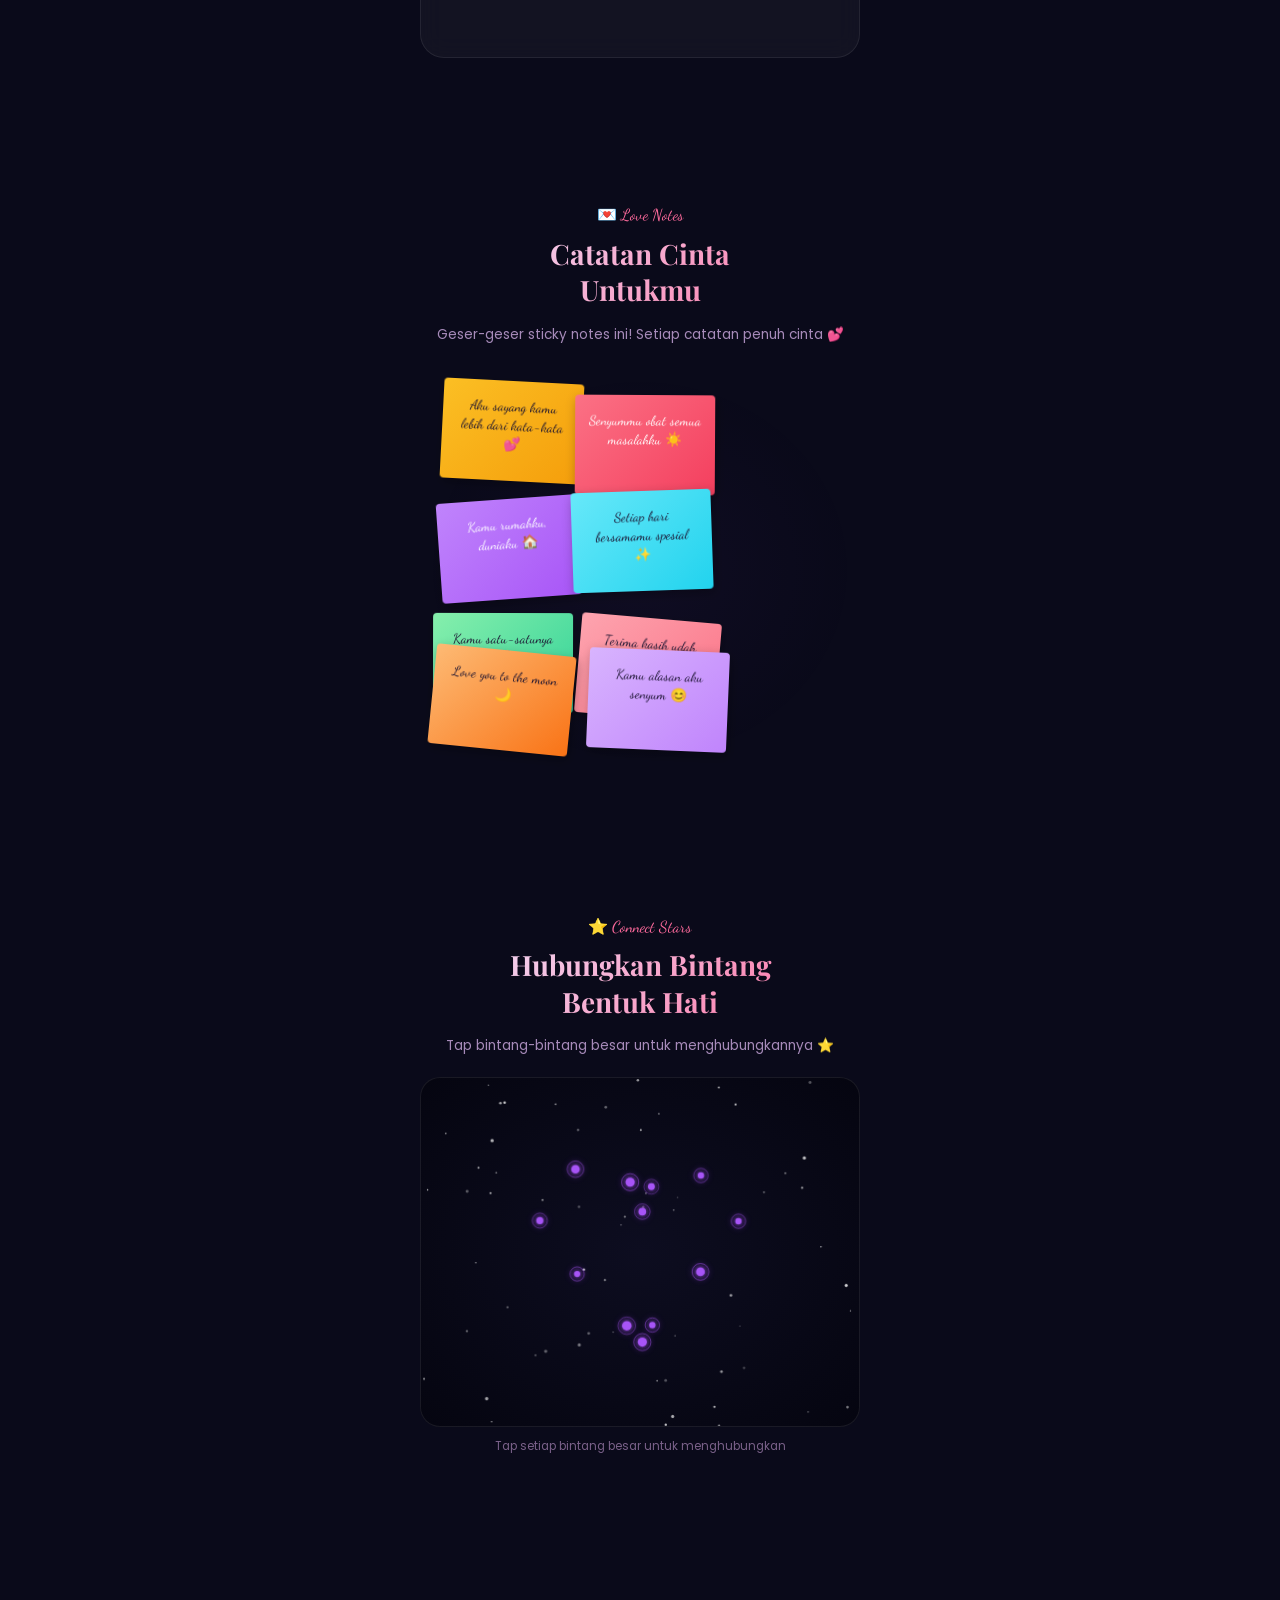
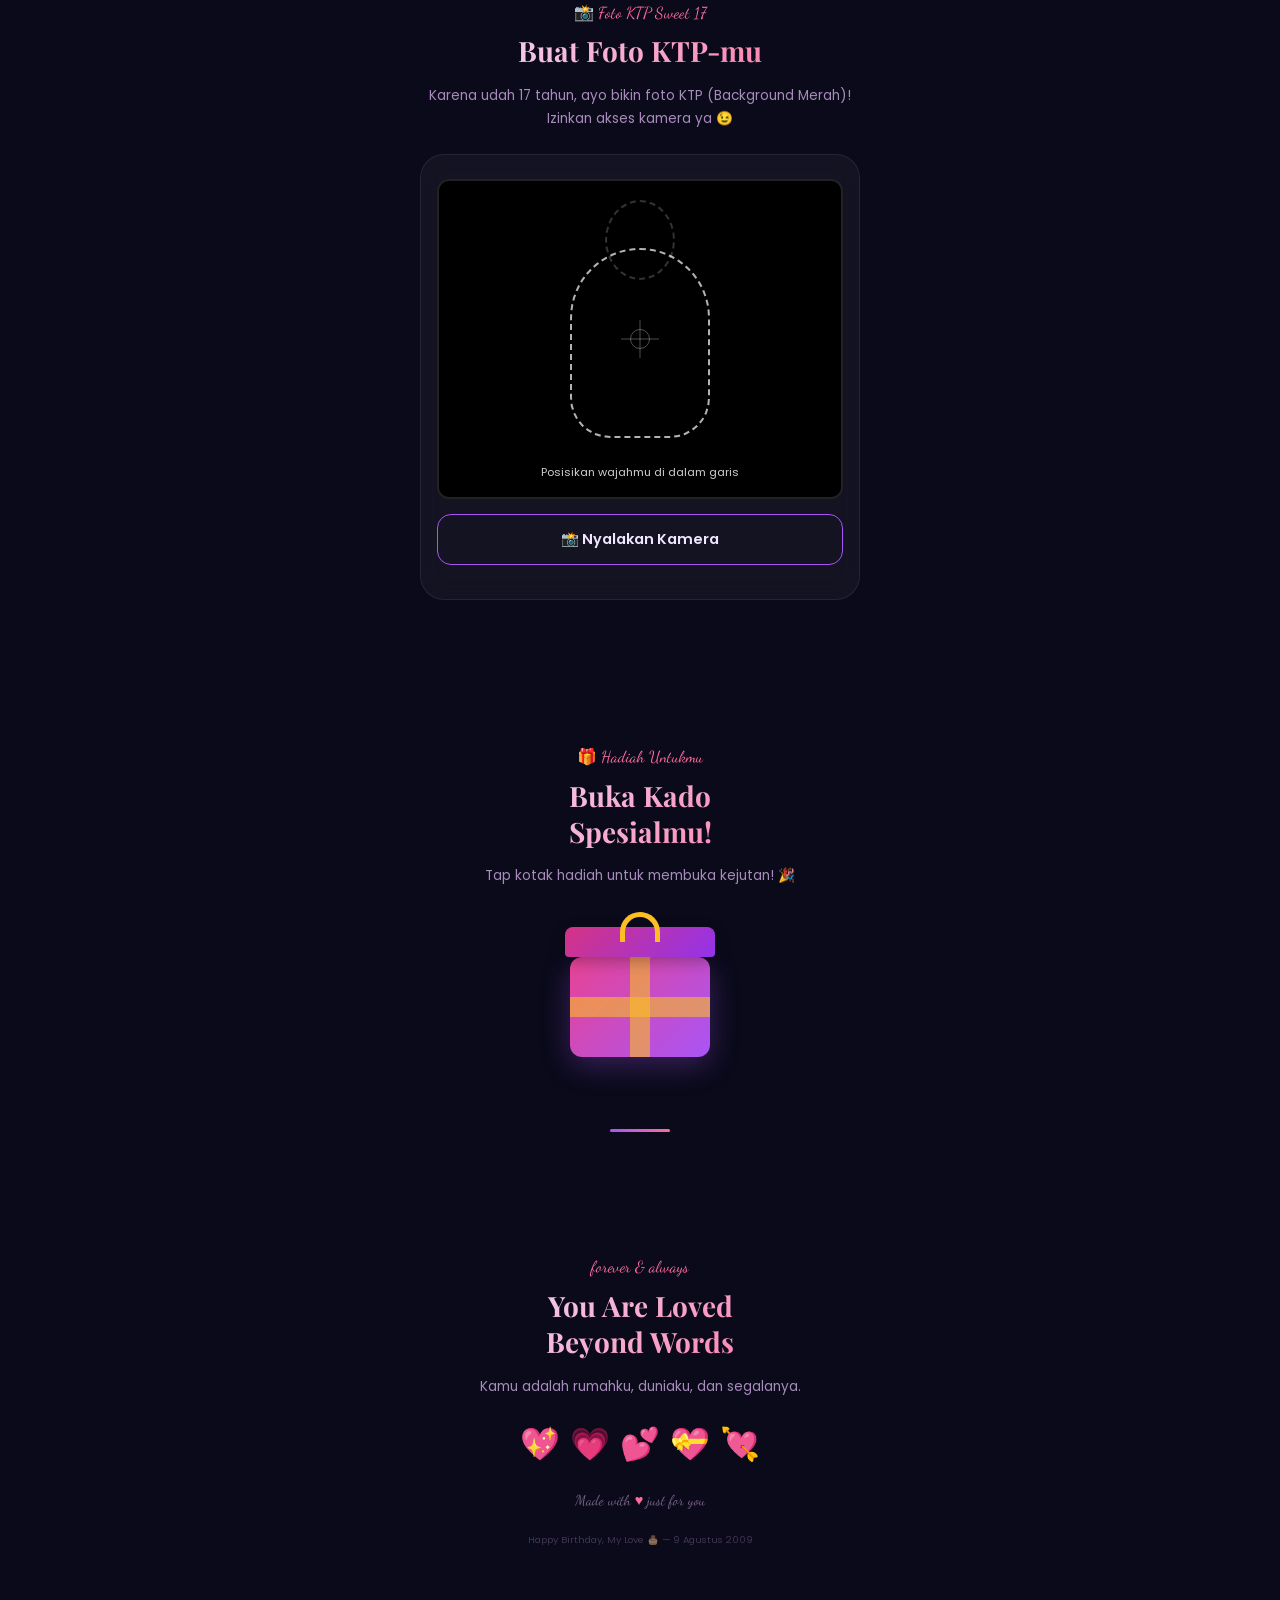
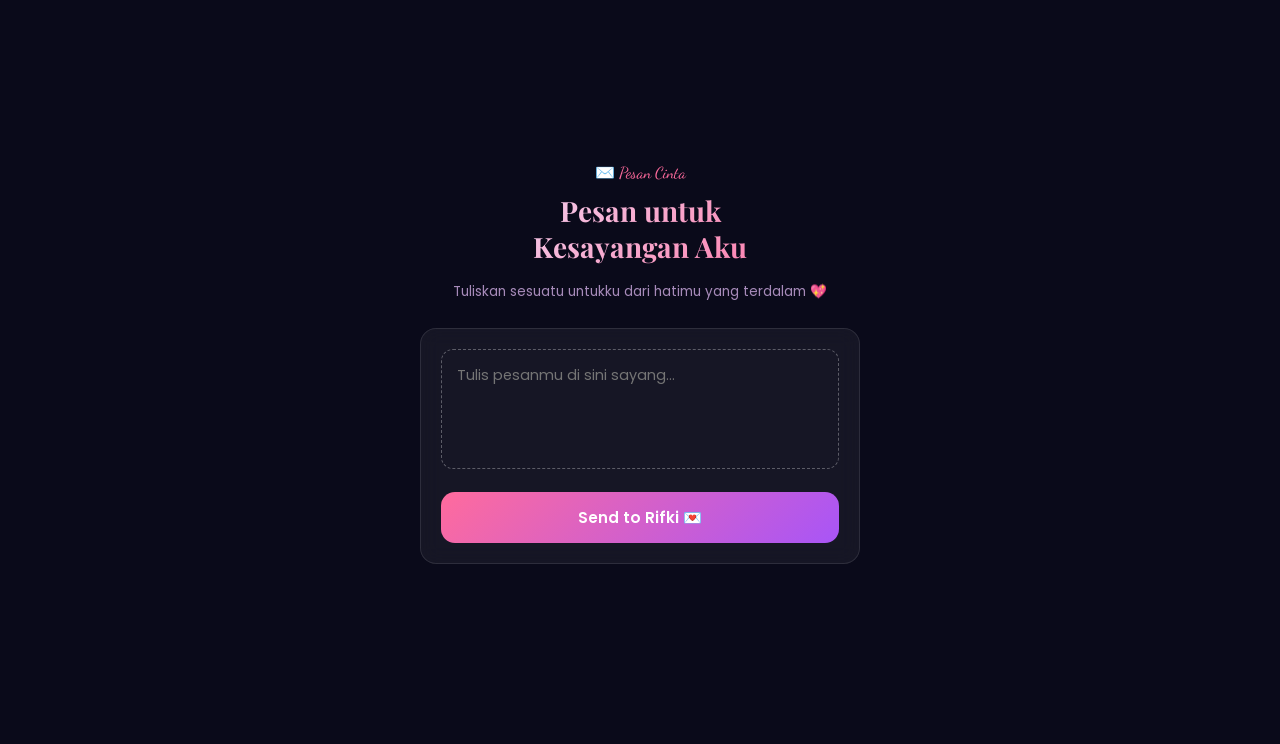
==== commit e7e9be8b: "Add files via upload" ====
--- a/index.html
+++ b/index.html
@@ -1018,19 +1018,7 @@
 </head>
 
 <body>
-    <!-- LOCK SCREEN OVERLAY -->
-    <div id="lockScreen" class="lock-screen">
-        <div class="lock-content">
-            <div class="lock-icon" id="lockIcon">🔒</div>
-            <h2 class="lock-title">Website Terkunci</h2>
-            <p class="lock-desc">Kejutan buat Amma baru bisa dibuka pada<br><strong>9 Agustus 2026, 00:00 WIB</strong>
-            </p>
-            <div class="lock-countdown" id="lockCountdown">Menghitung waktu...</div>
-            <button id="unlockBtn"
-                style="display:none; margin-top: 15px; background: var(--pink); color: white; border: none; padding: 10px 20px; border-radius: 20px; font-weight: bold; cursor: pointer; font-family: var(--f2);">Buka
-                Kejutan 🎁</button>
-        </div>
-    </div> <!-- SPOTIFY MINI -->
+    <!-- NO LOCK SCREEN --> <!-- SPOTIFY MINI -->
     <div class="sp">
         <div class="sp-bar" style="flex-direction: column; align-items: stretch; gap: 6px;">
             <div style="display: flex; align-items: center; gap: 10px;">
@@ -1636,58 +1624,7 @@
         if (typeof initGiftBox === 'function') initGiftBox('giftBox');
     </script>
     <script>
-        // LOCK SCREEN LOGIC
-        const unlockDate = new Date("2026-05-28T00:01:00").getTime();
-        const lockScreen = document.getElementById("lockScreen");
-        const lockIcon = document.getElementById("lockIcon");
-        const lockCountdown = document.getElementById("lockCountdown");
-
-        function updateLockScreen() {
-            if (!lockScreen) return;
-            const now = new Date().getTime();
-            const distance = unlockDate - now;
-
-            if (distance < 0) {
-                // Time has passed, show button!
-                lockCountdown.innerHTML = "Waktu telah tiba! 🎉";
-                const unlockBtn = document.getElementById("unlockBtn");
-                if (unlockBtn && unlockBtn.style.display === "none") {
-                    unlockBtn.style.display = "inline-block";
-                    unlockBtn.addEventListener("click", () => {
-                        // Play audio on user interaction to bypass iOS policy
-                        const audio = document.getElementById('bgMusic');
-                        const playBtn = document.getElementById('playBtn');
-                        if (audio) {
-                            audio.play().catch(e => console.log("Autoplay prevented:", e));
-                            if (playBtn) playBtn.textContent = '⏸';
-                            if (typeof playing !== 'undefined') playing = true;
-                        }
-
-                        if (lockIcon.innerHTML !== "🔓") {
-                            lockIcon.innerHTML = "🔓";
-                            lockIcon.classList.add("unlocking");
-                            unlockBtn.style.display = "none";
-
-                            setTimeout(() => {
-                                lockScreen.classList.add("hidden-lock");
-                            }, 1500);
-                        } else {
-                            lockScreen.classList.add("hidden-lock");
-                        }
-                    });
-                }
-            } else {
-                // Calculate time
-                const days = Math.floor(distance / (1000 * 60 * 60 * 24));
-                const hours = Math.floor((distance % (1000 * 60 * 60 * 24)) / (1000 * 60 * 60));
-                const minutes = Math.floor((distance % (1000 * 60 * 60)) / (1000 * 60));
-                const seconds = Math.floor((distance % (1000 * 60)) / 1000);
-
-                lockCountdown.innerHTML = `${days}h ${hours}j ${minutes}m ${seconds}s`;
-                setTimeout(updateLockScreen, 1000);
-            }
-        }
-        updateLockScreen();
+        // TIDAK ADA LOCK SCREEN PADA VERSI INI
     </script>
 
     <!-- LIGHTBOX GALERI FOTO -->
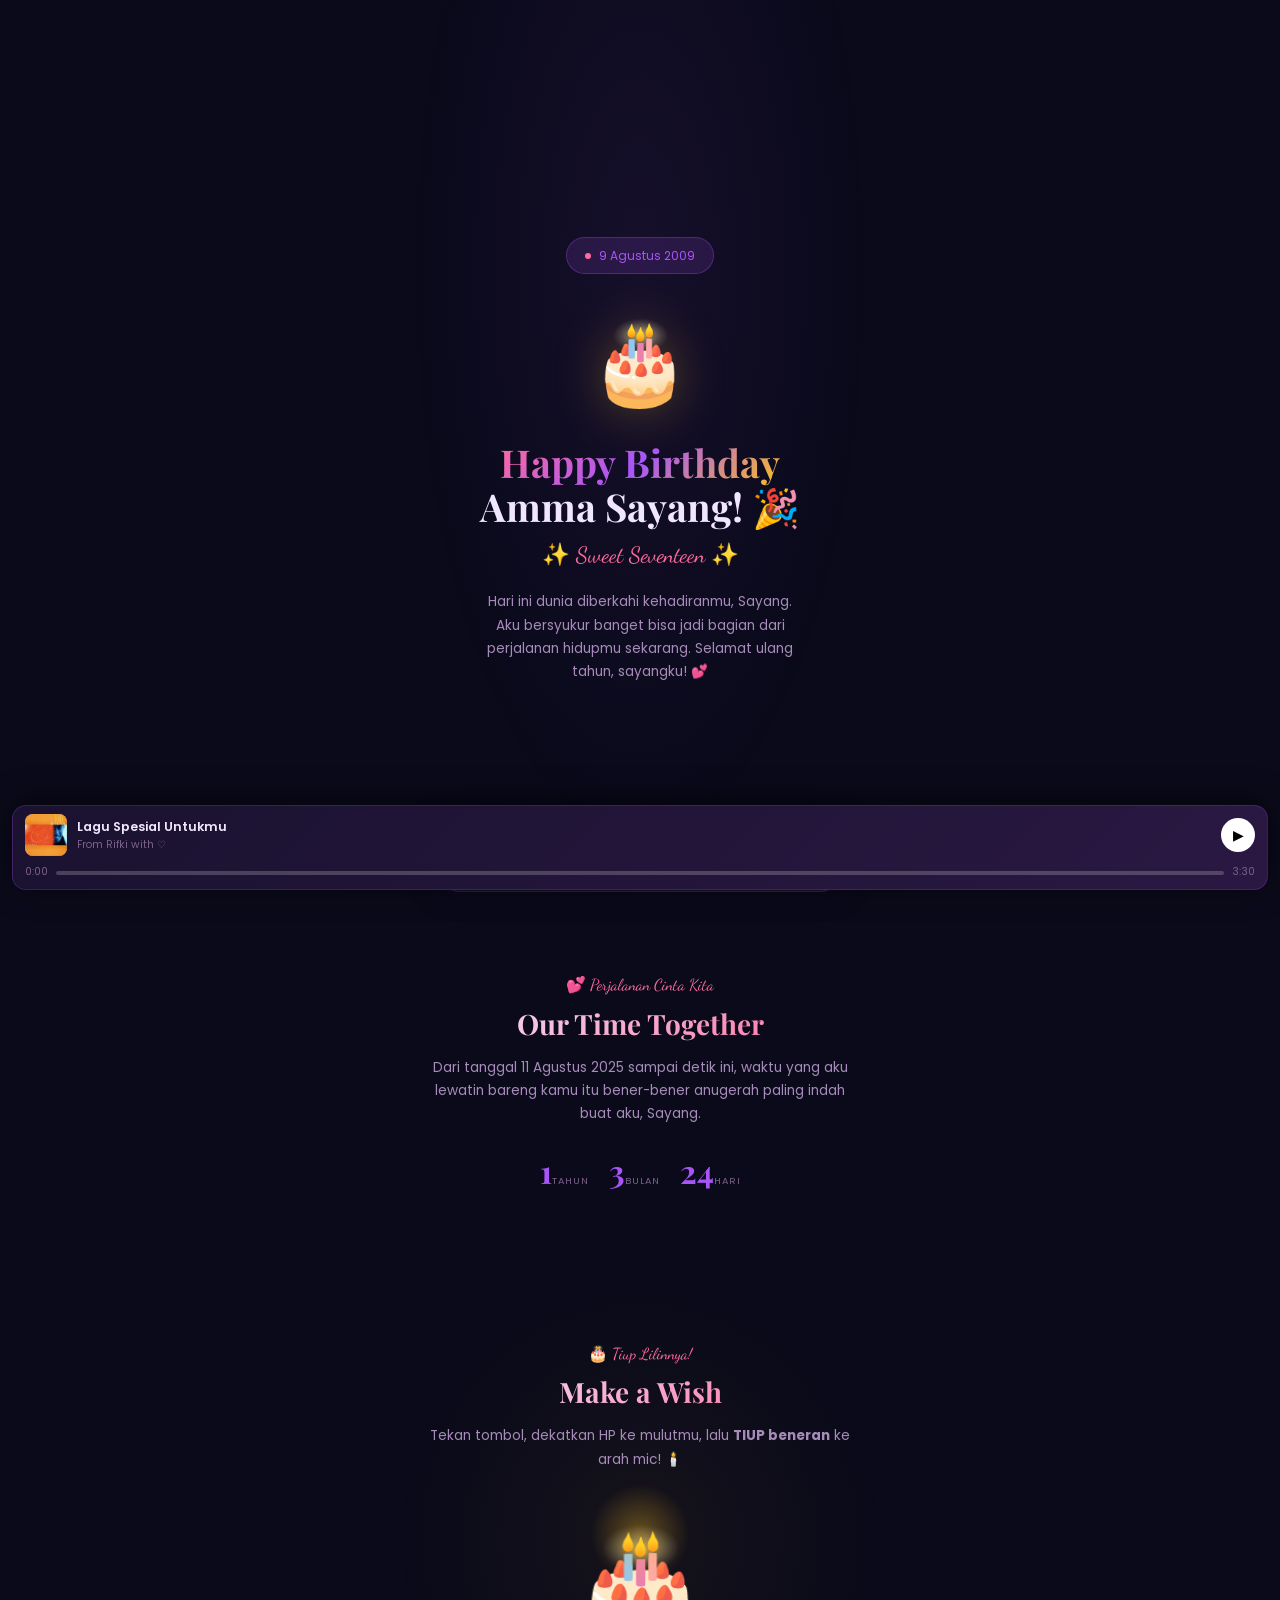
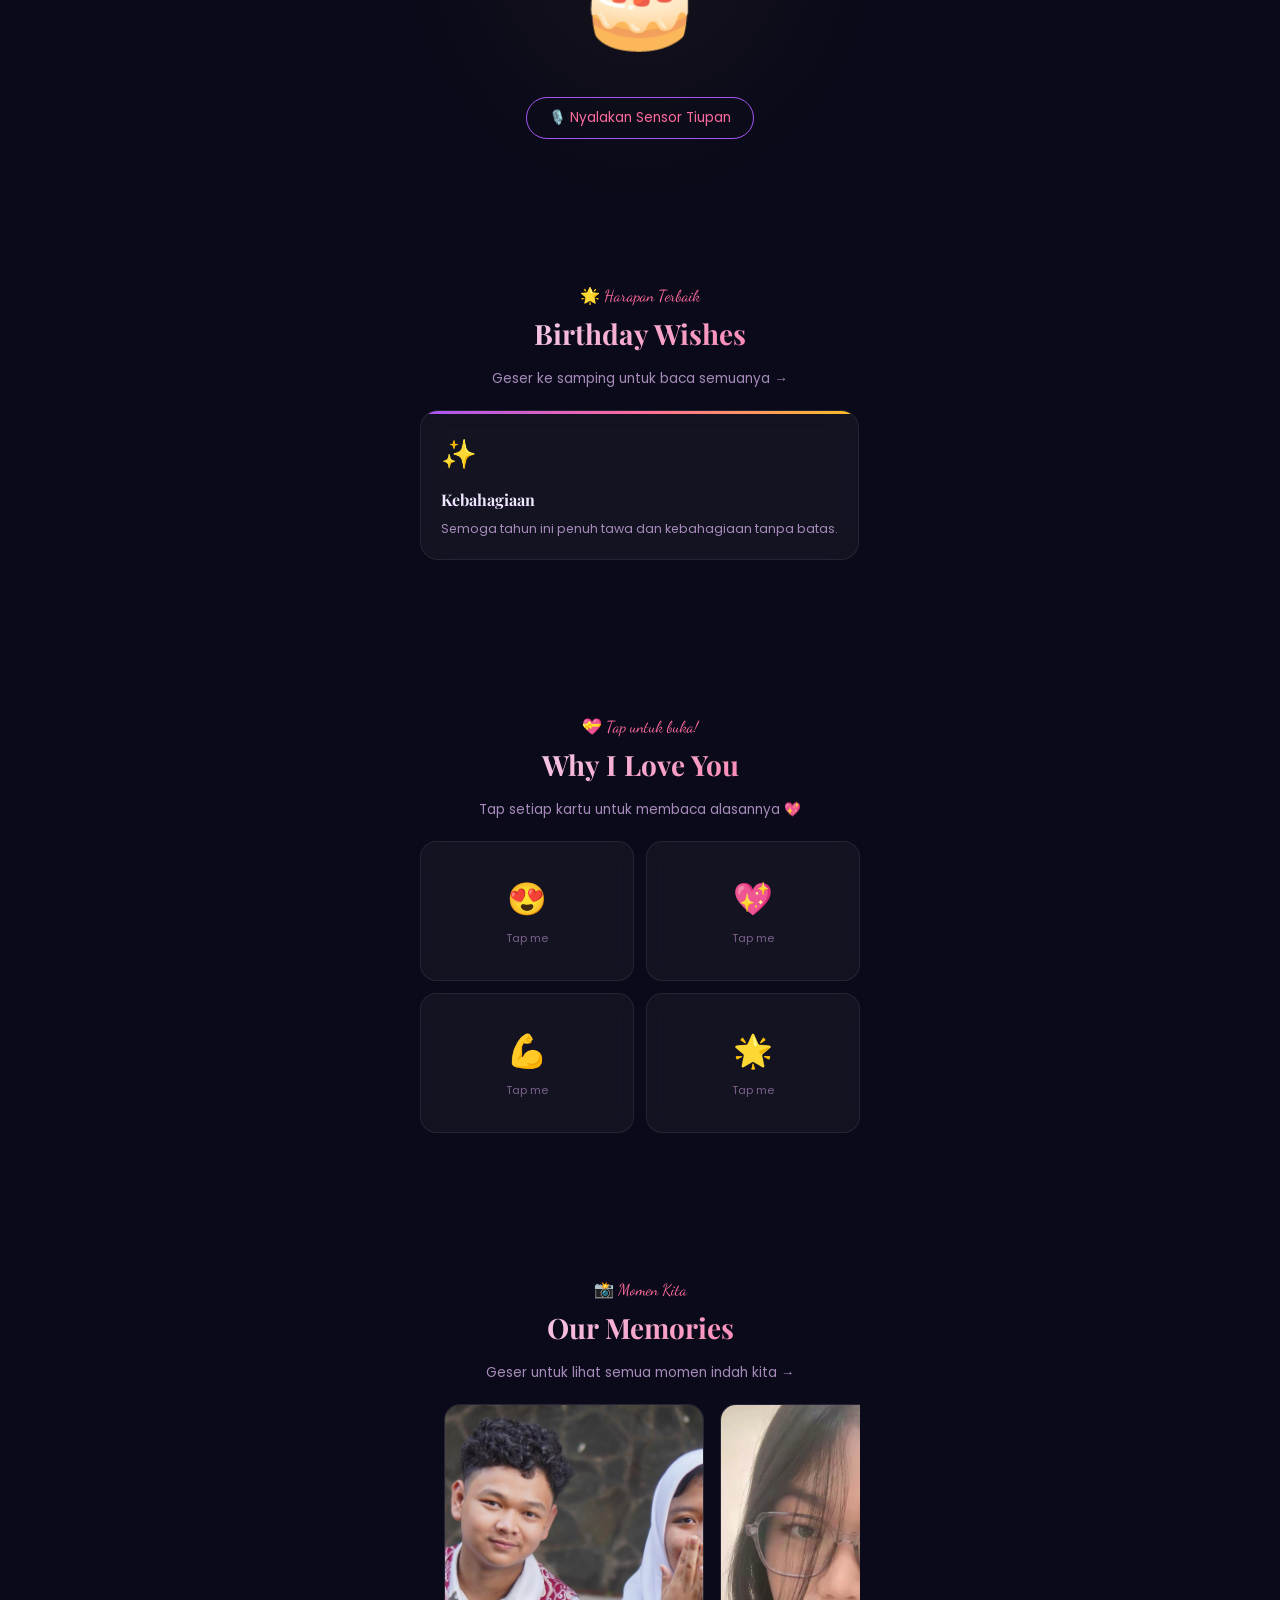
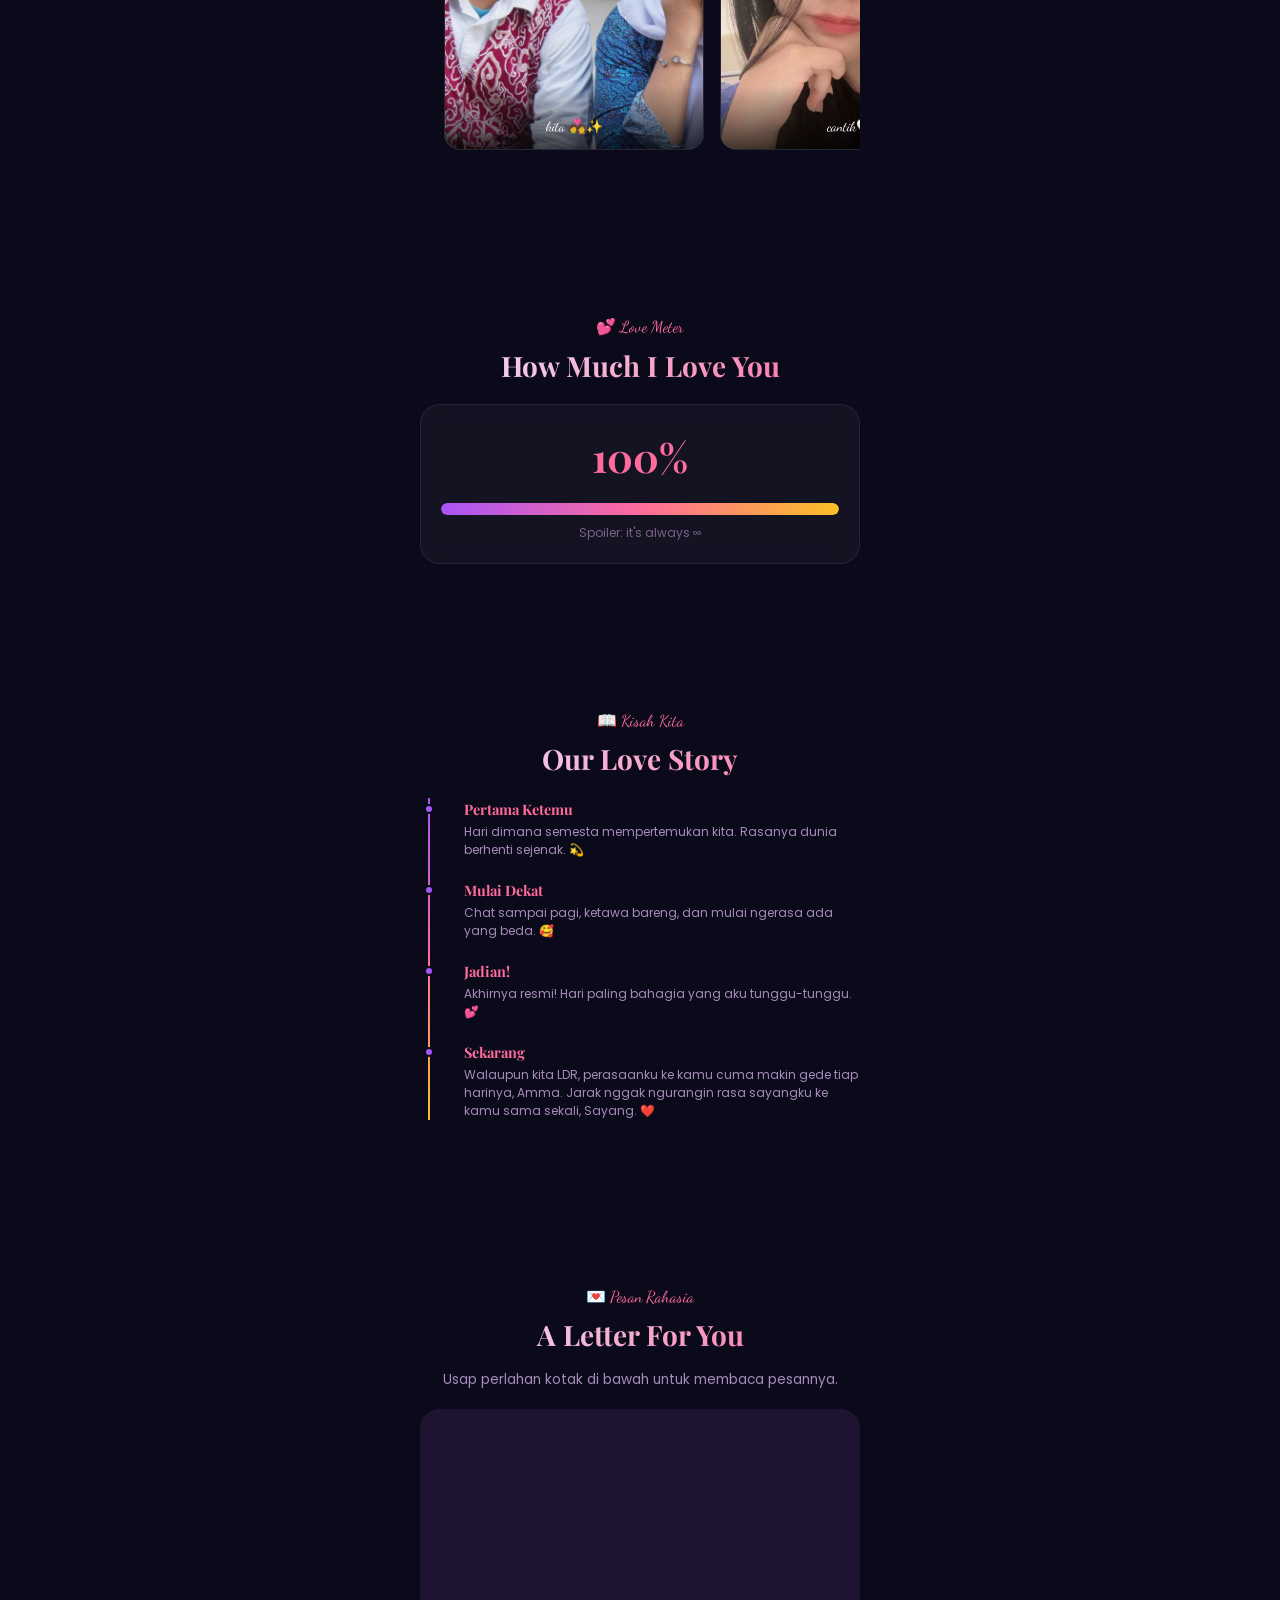
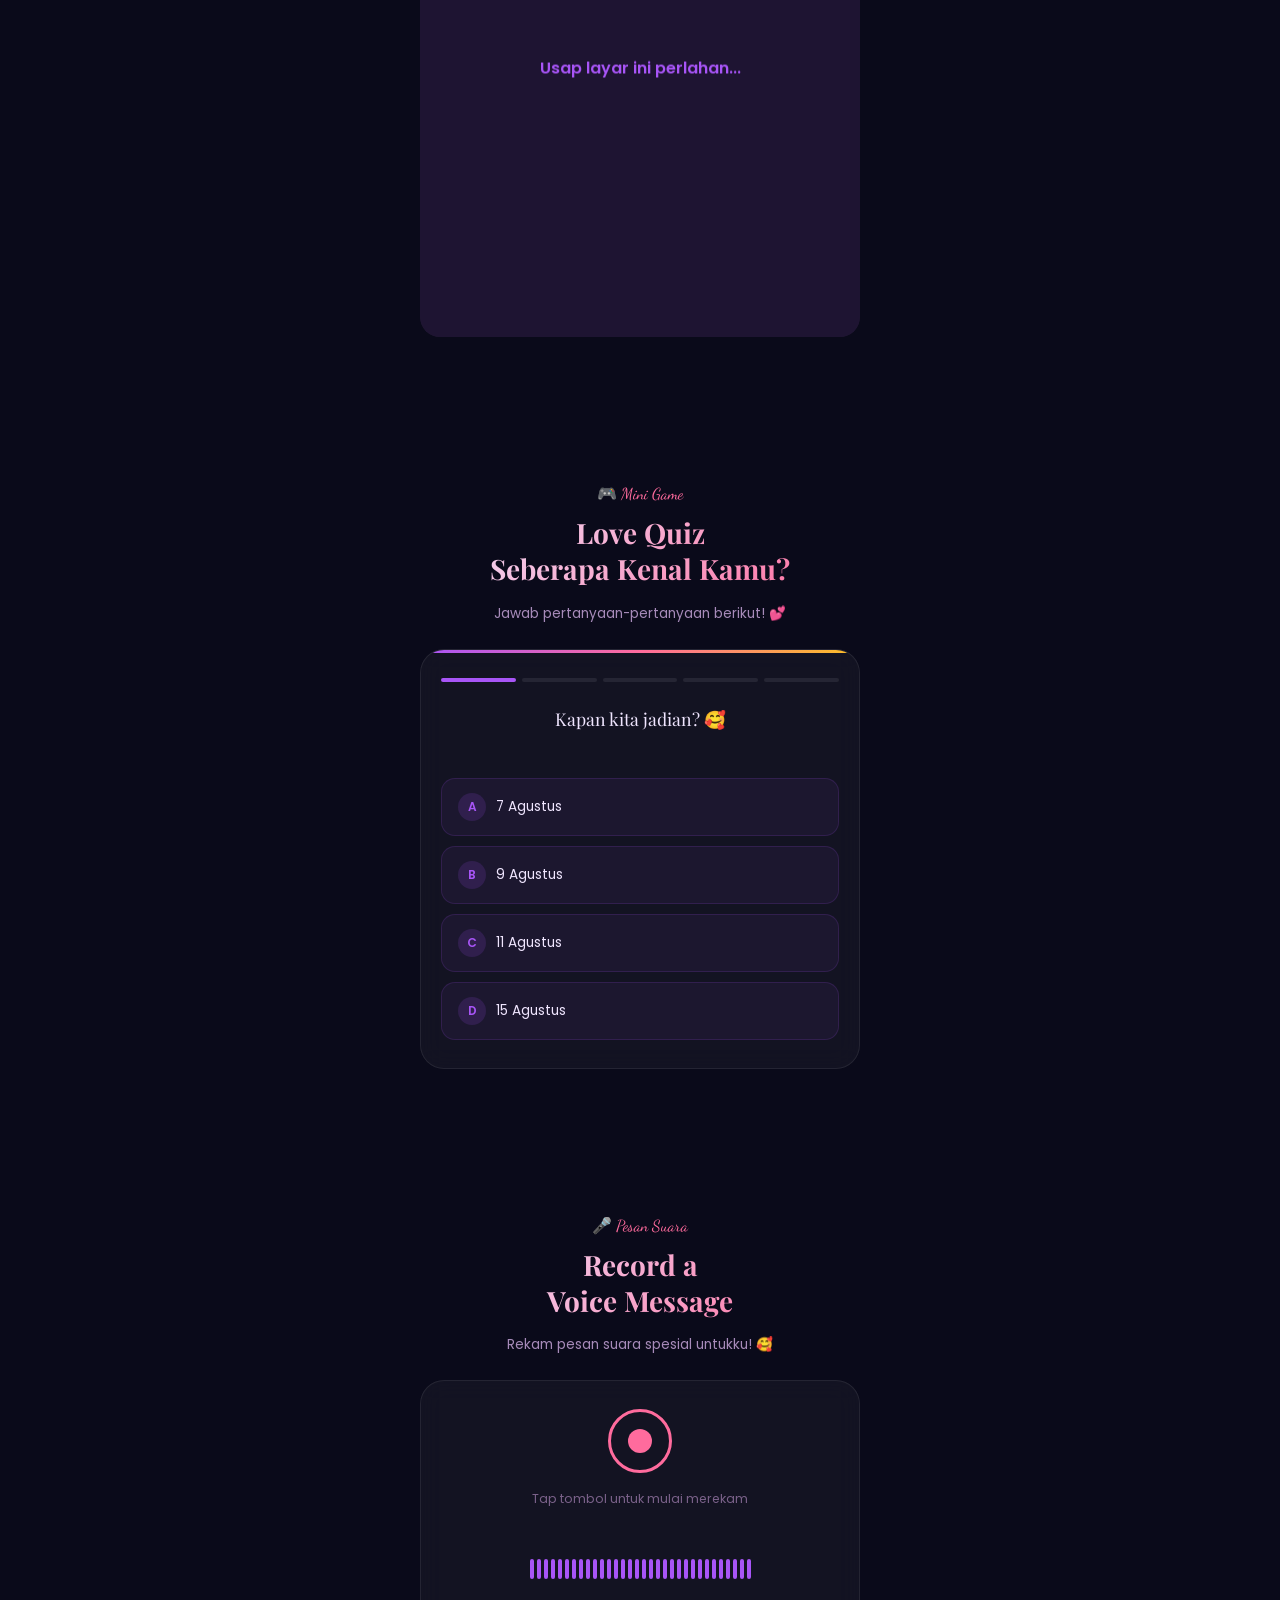
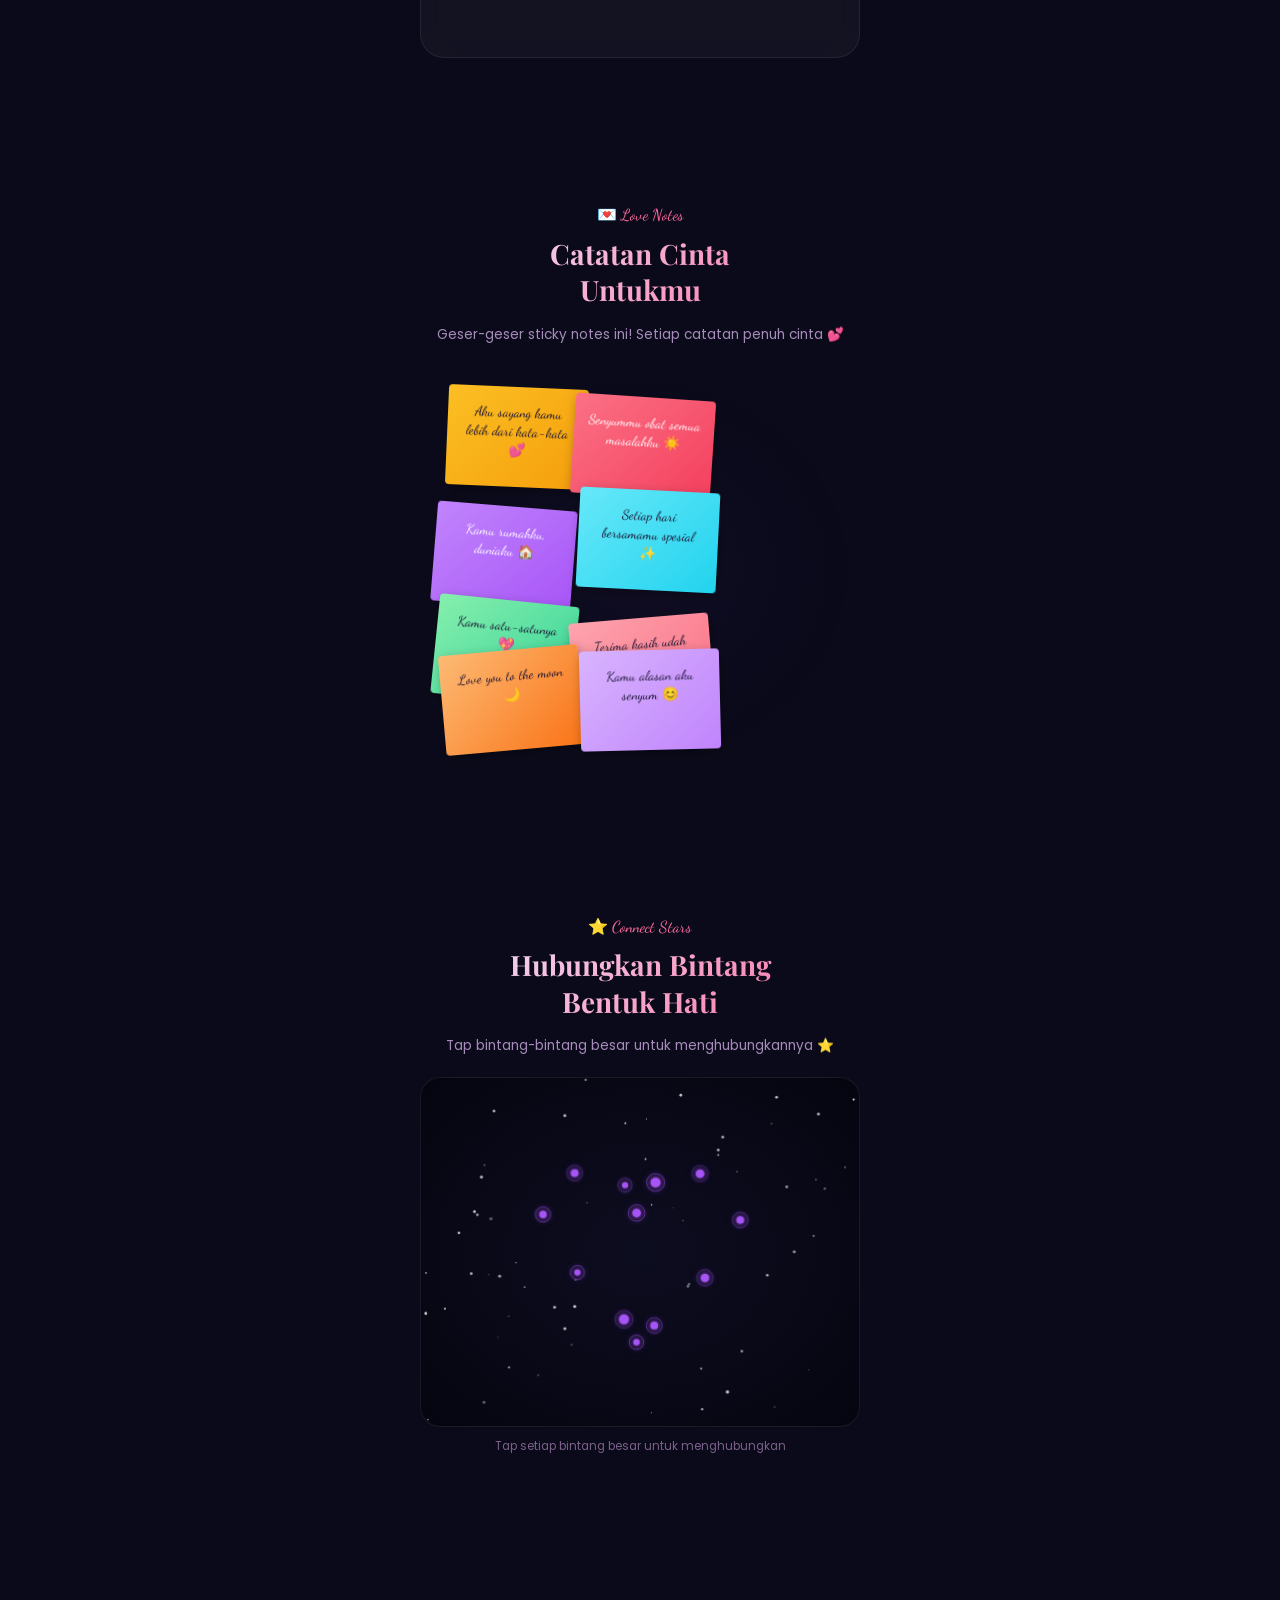
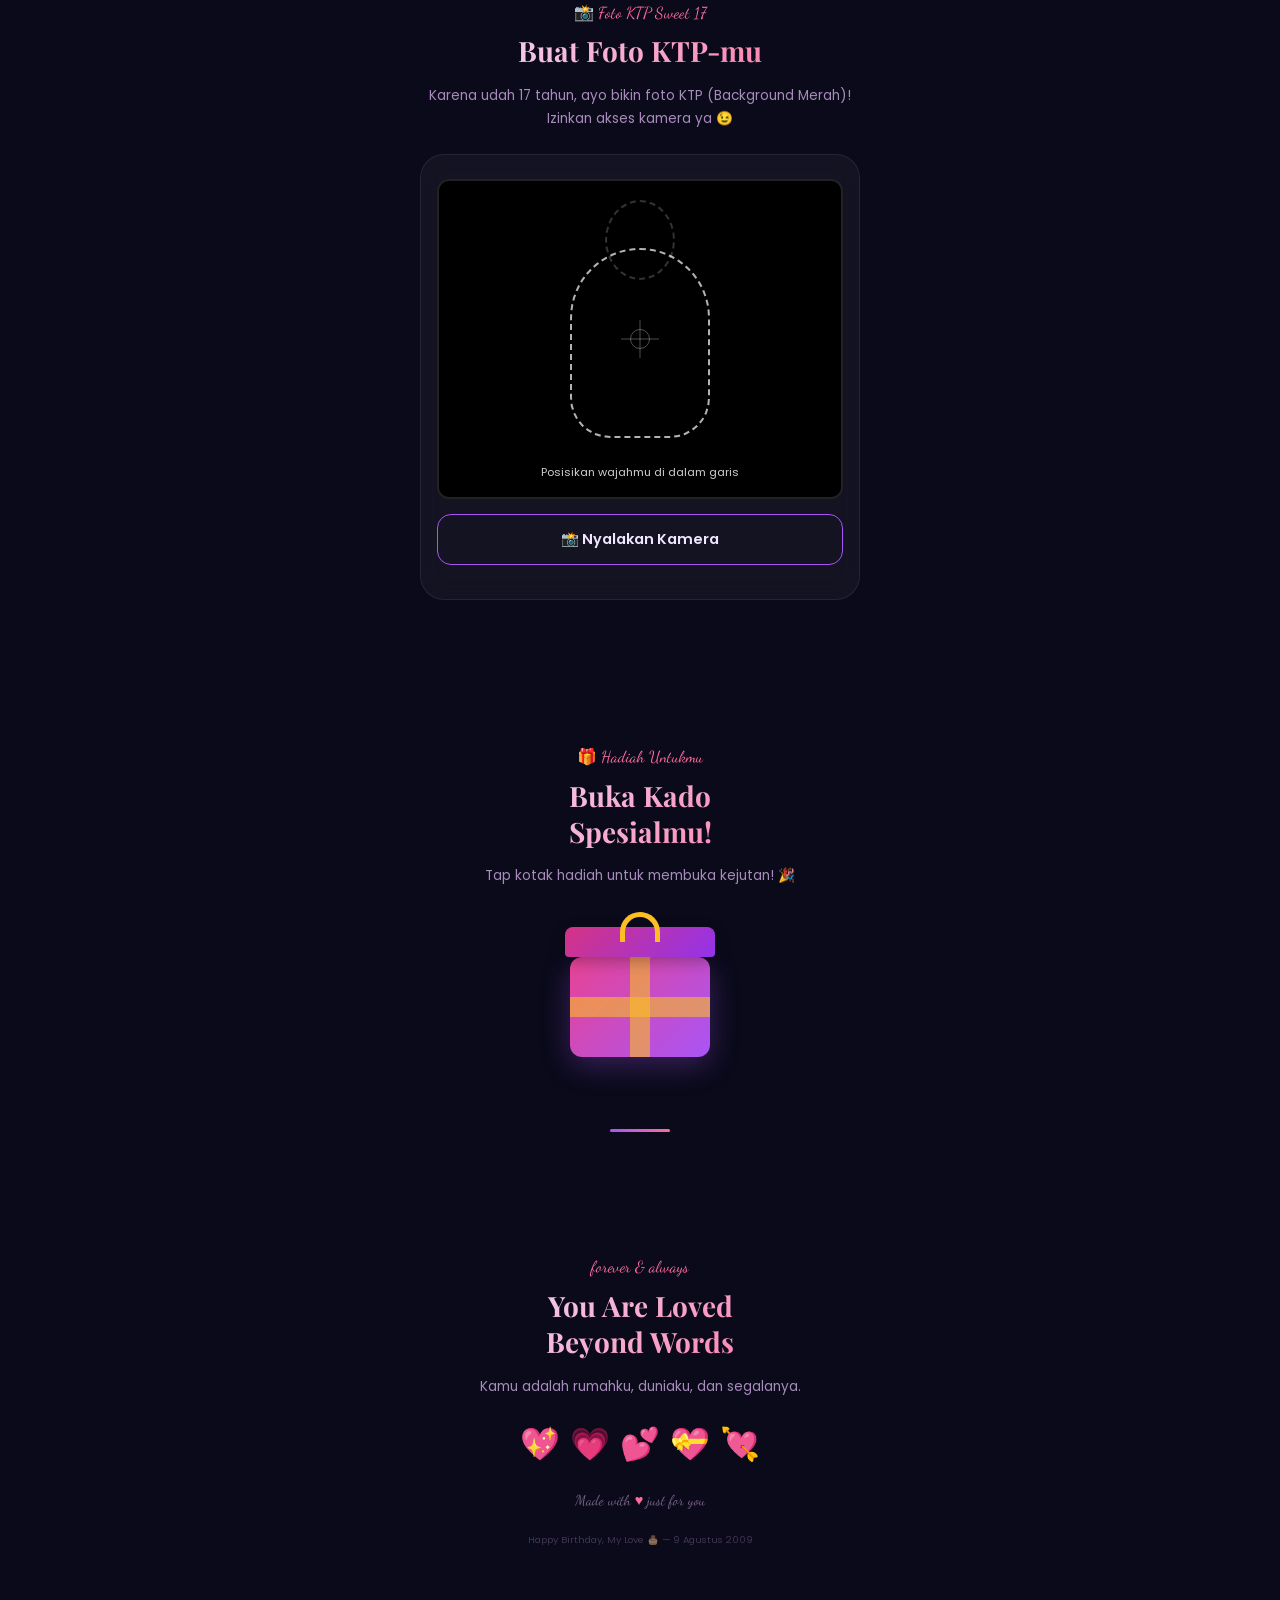
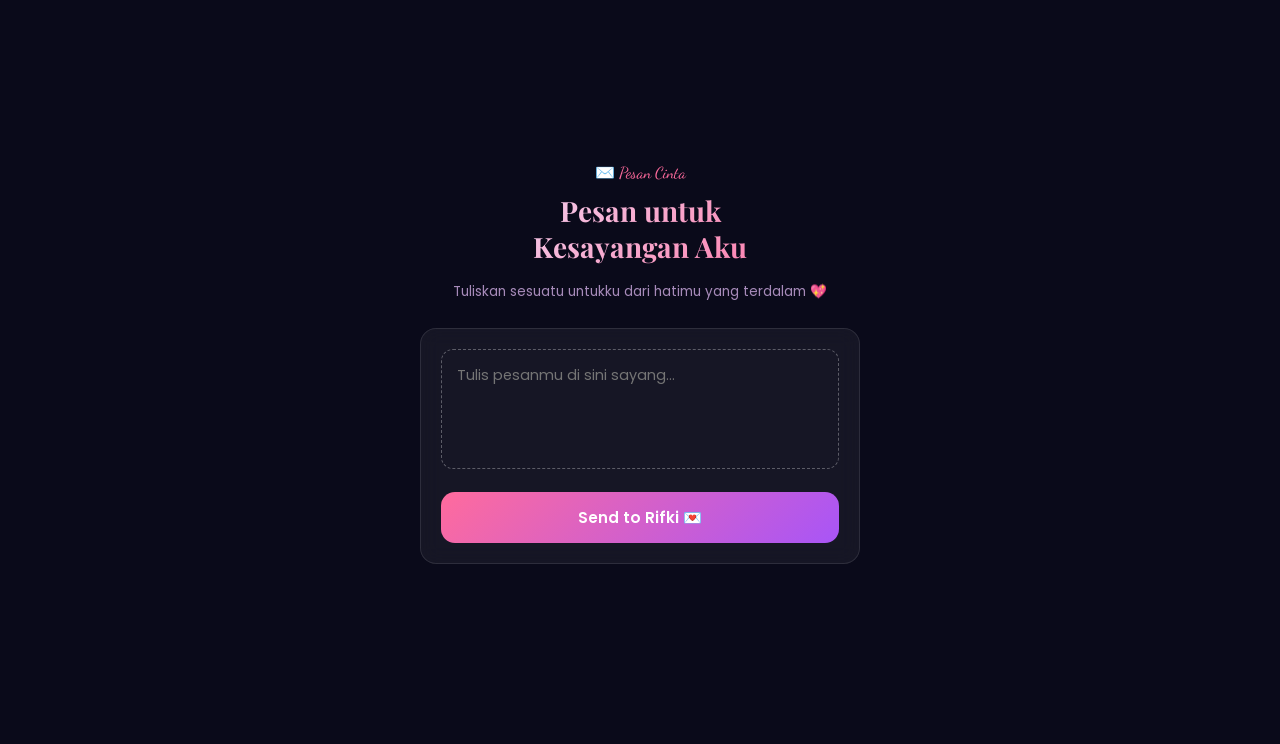
==== commit 4e248f15: "Add files via upload" ====
--- a/index.html
+++ b/index.html
@@ -1318,8 +1318,16 @@
                         <span class="rec-label"
                             style="font-size: 0.9rem; color: var(--pink); font-family: var(--f2);">Hasil Rekaman</span>
                         <div style="display: flex; gap: 8px;">
+                            <button class="rec-play-btn" style="background: var(--purple); color: white; border: none; width: 36px; height: 36px; border-radius: 50%; font-size: 0.9rem; cursor: pointer; display: flex; align-items: center; justify-content: center;">▶</button>
                             <button class="rec-retake-btn" style="background: rgba(255,255,255,0.1); color: white; border: 1px solid rgba(255,255,255,0.2); padding: 0 12px; height: 36px; border-radius: 18px; font-size: 0.8rem; cursor: pointer; display: flex; align-items: center;">Ulangi 🔄</button>
                         </div>
+                    </div>
+                    <div class="rec-progress-wrap" style="width: 100%; height: 6px; background: rgba(255,255,255,0.1); border-radius: 3px; overflow: hidden; cursor: pointer; position: relative;">
+                        <div id="recProgressFill" style="height: 100%; width: 0%; background: var(--pink); border-radius: 3px; pointer-events: none;"></div>
+                    </div>
+                    <div style="display: flex; justify-content: space-between; font-size: 0.7rem; color: rgba(255,255,255,0.6);">
+                        <span id="recCurrTime">0:00</span>
+                        <span id="recTotalTime">0:00</span>
                     </div>
                     <button class="rec-save-btn pb-btn" style="width: 100%; margin-top: 5px; background: linear-gradient(135deg, var(--pink), var(--purple)); border: none; color: white; display: flex; align-items: center; justify-content: center; gap: 8px;">
                         Kirim Sekarang 🚀
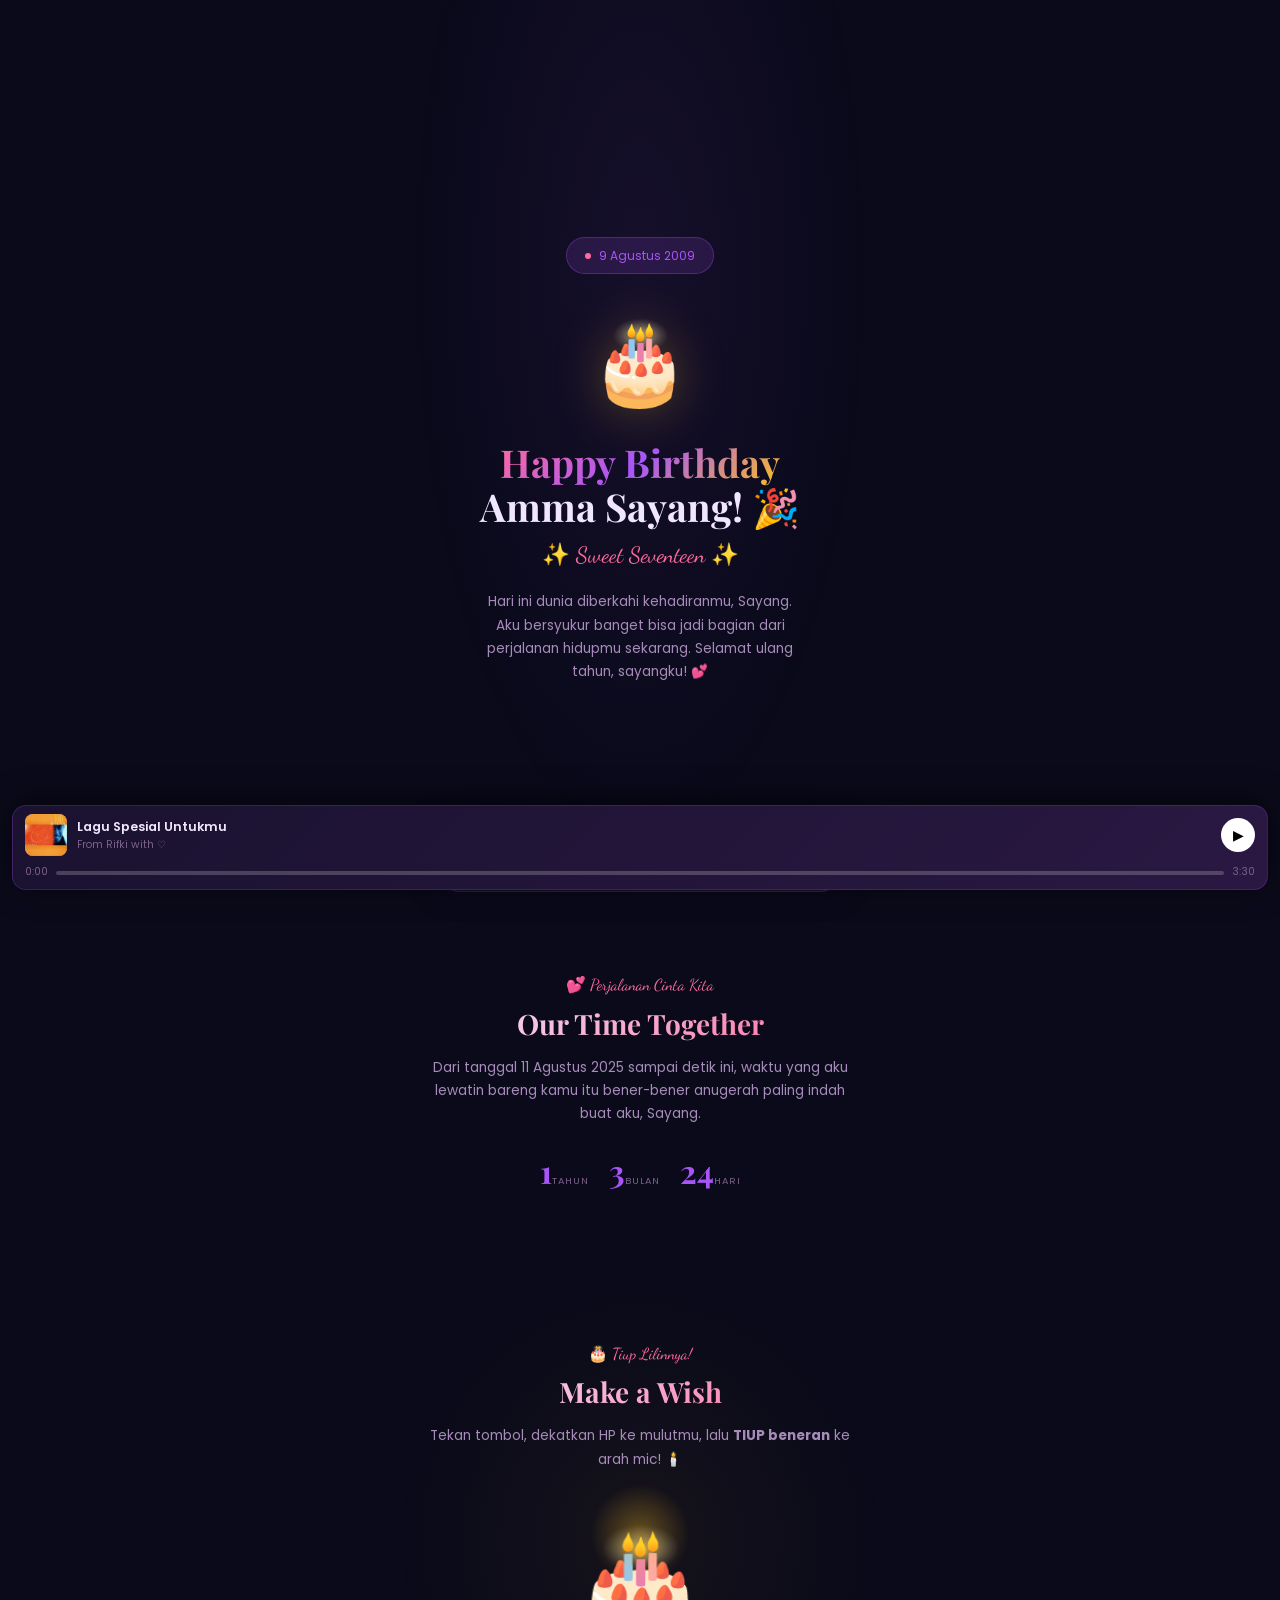
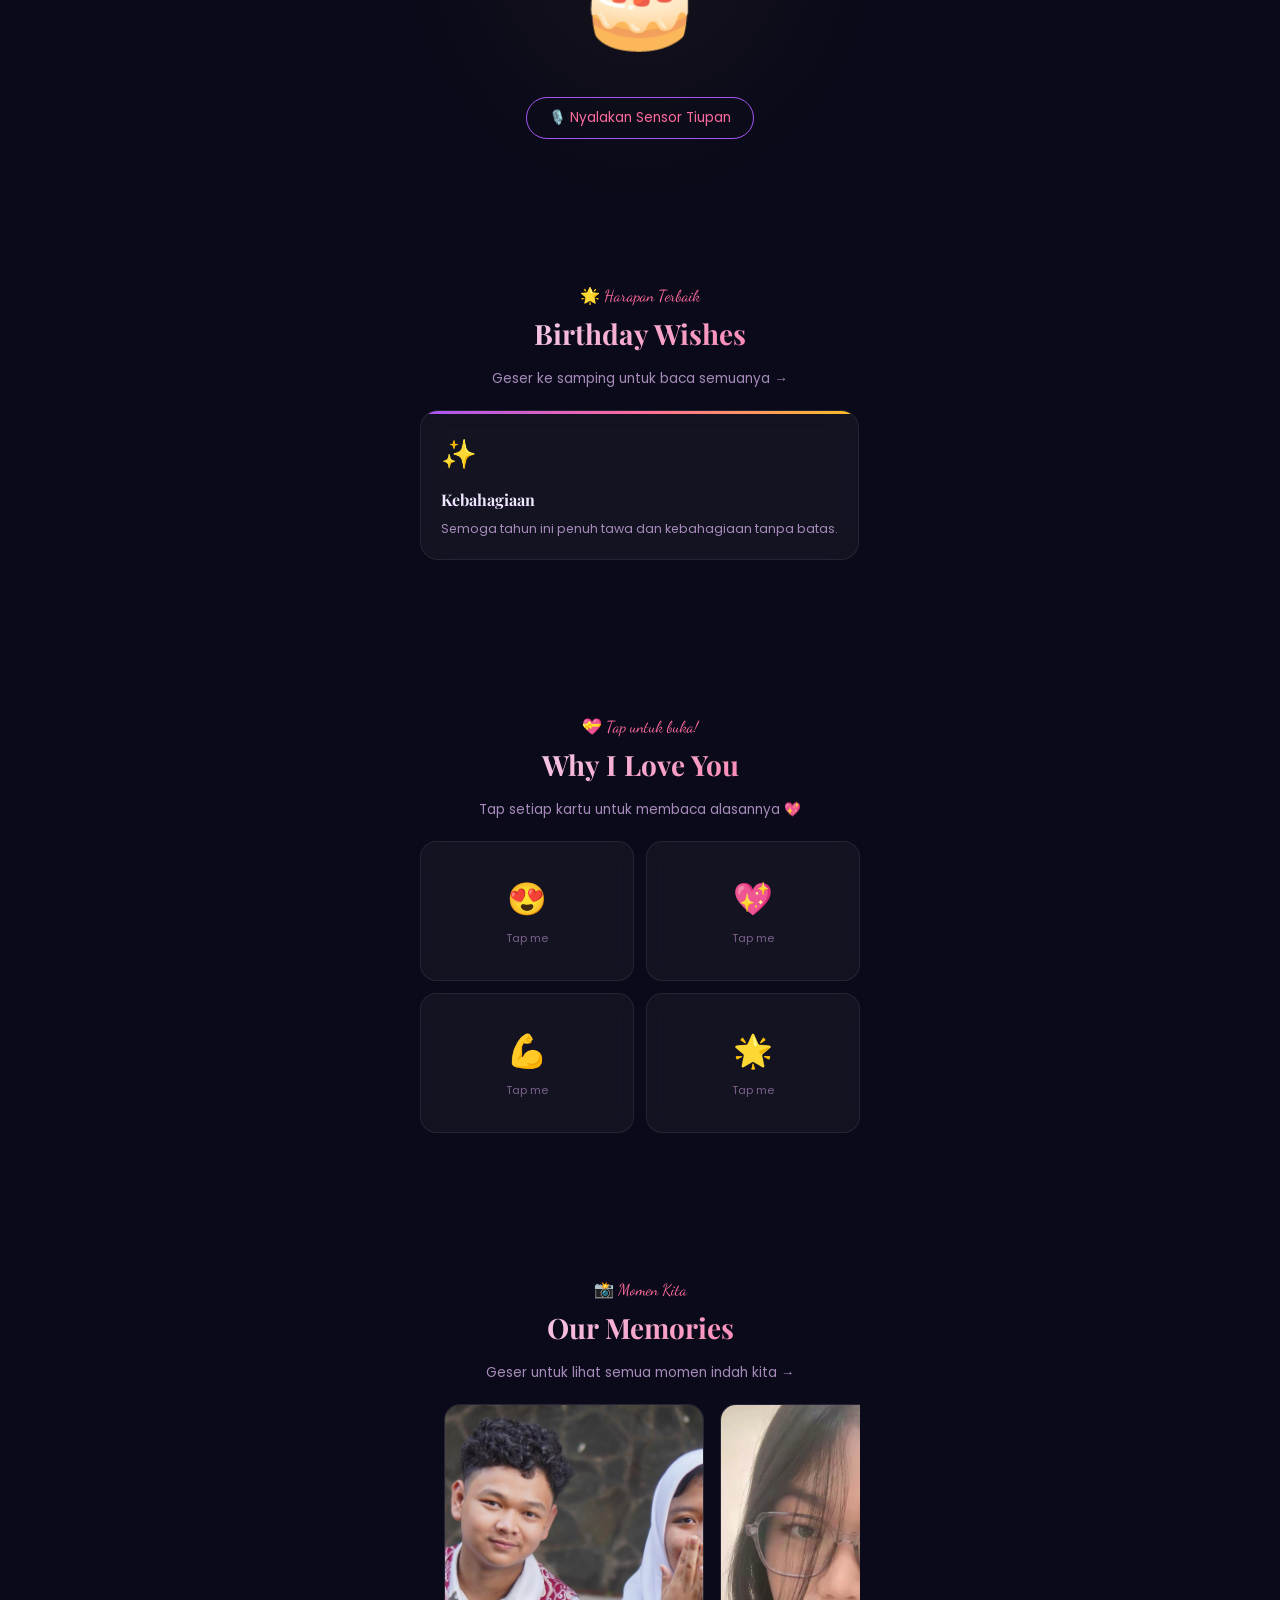
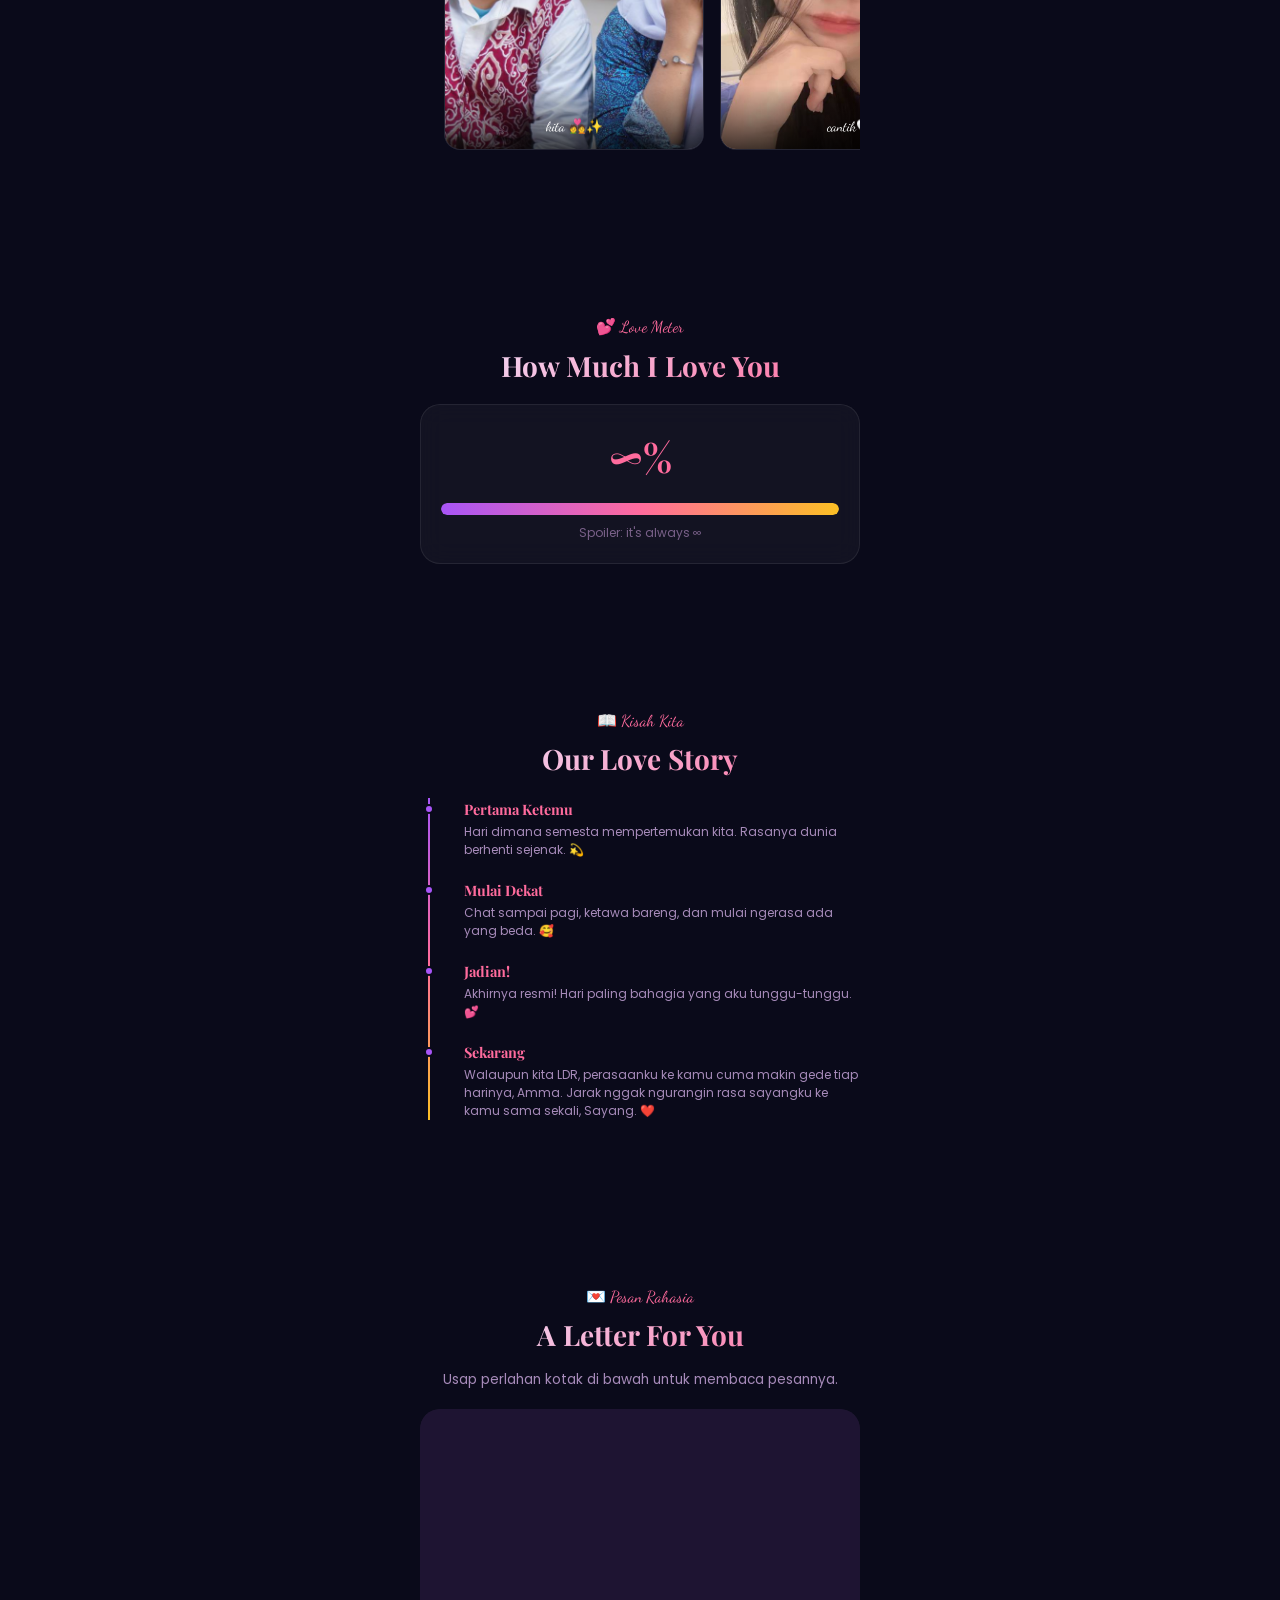
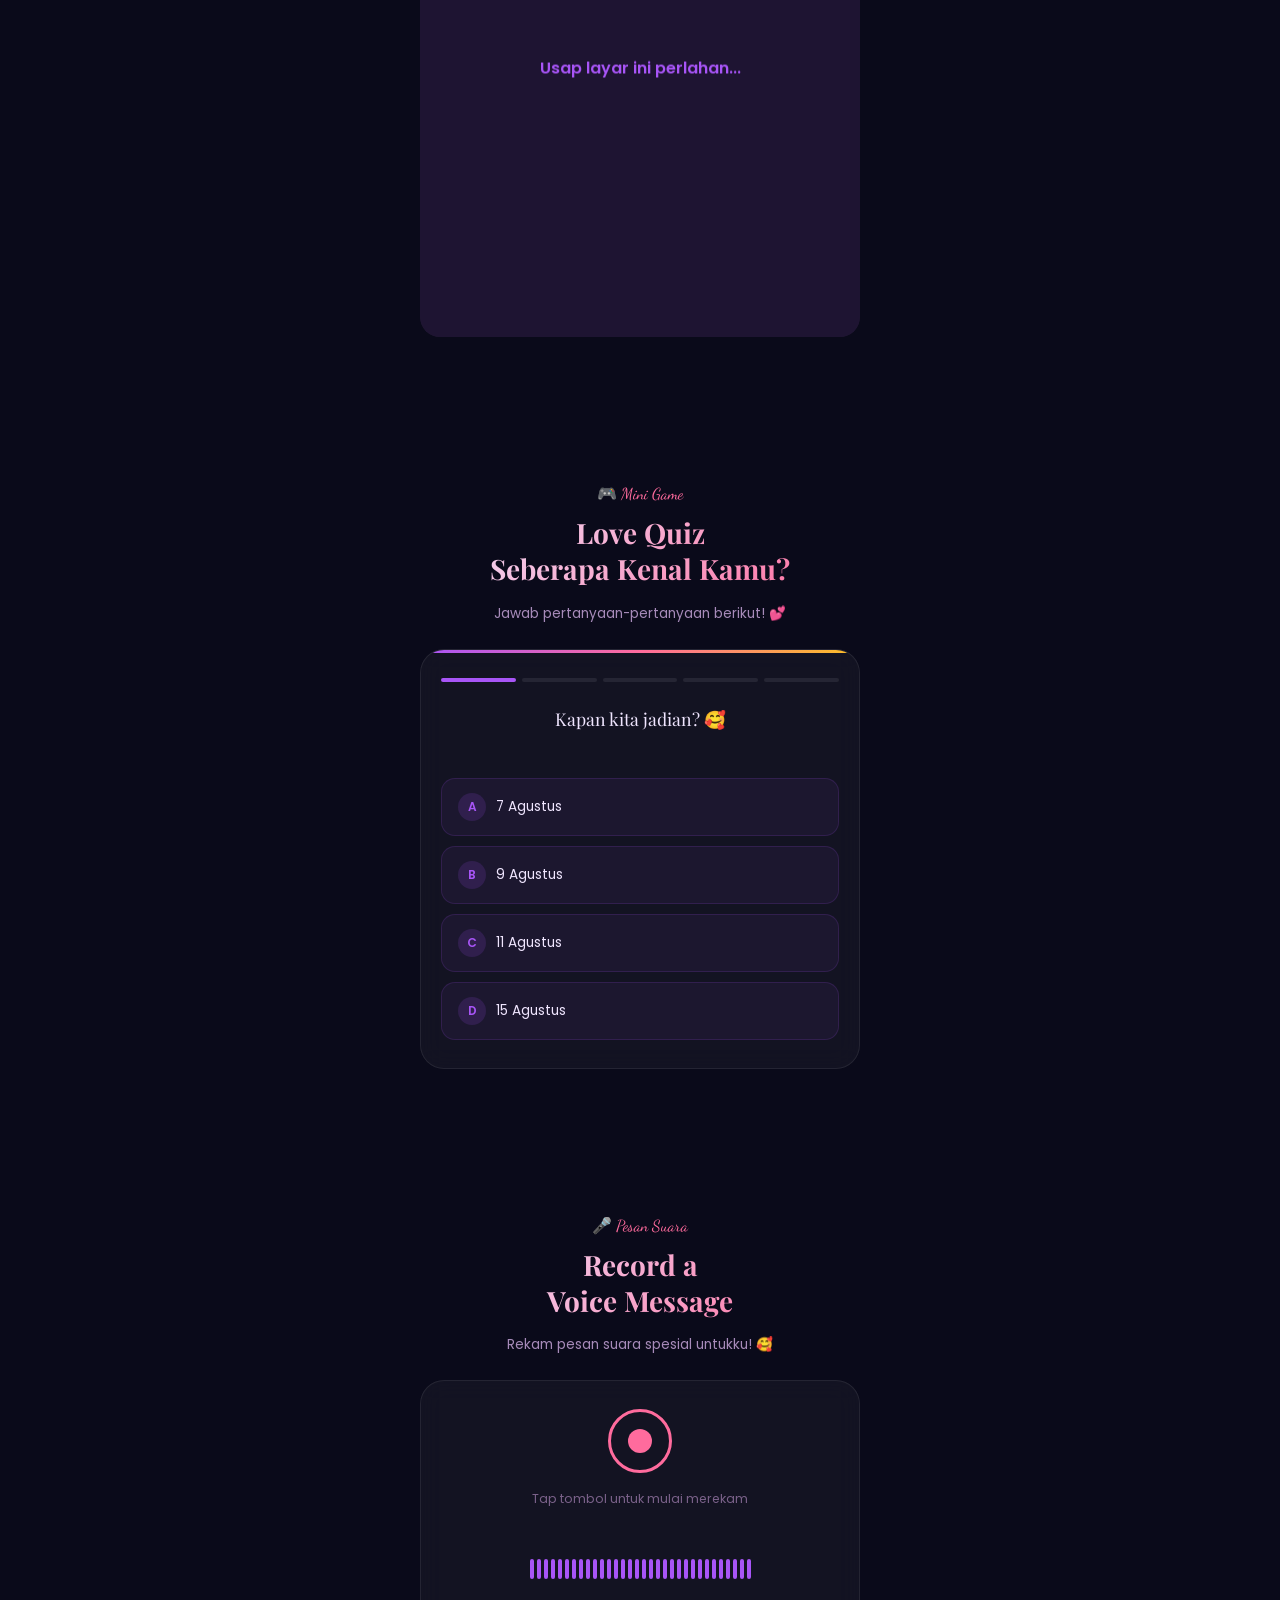
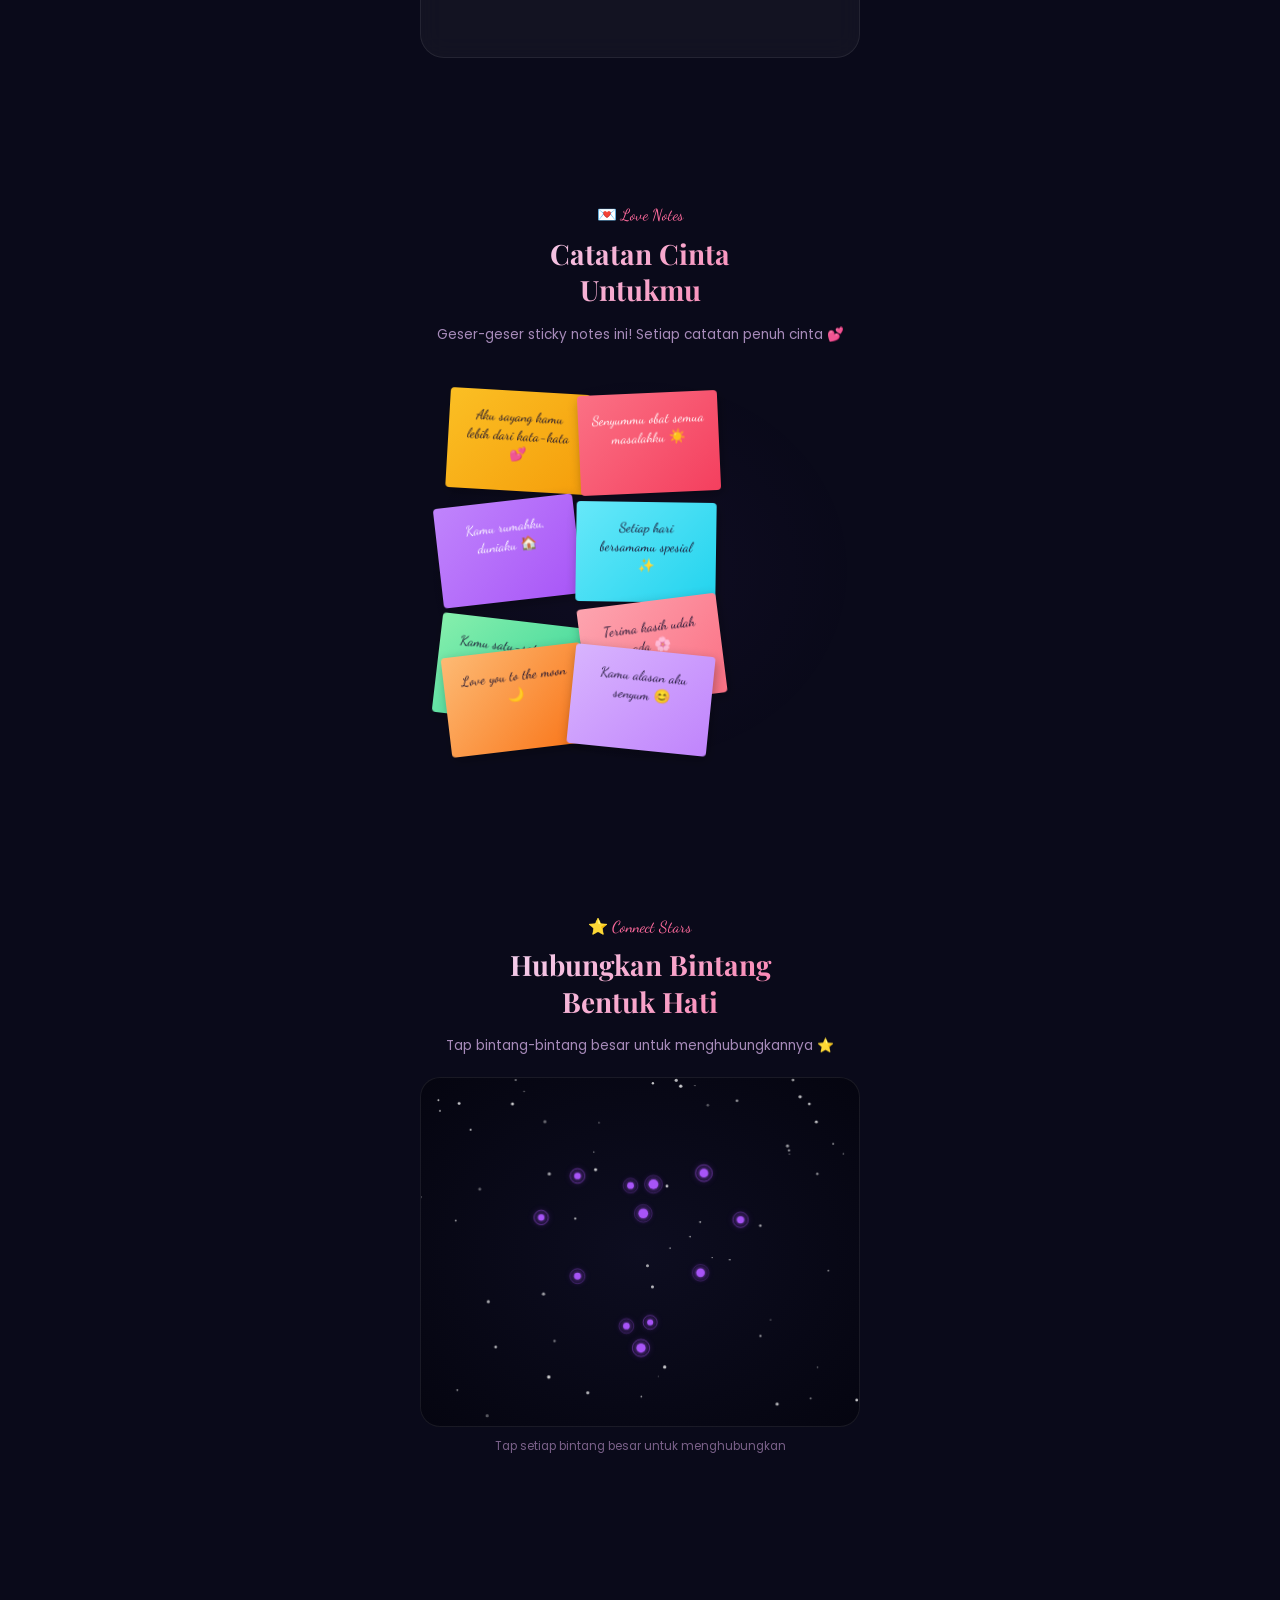
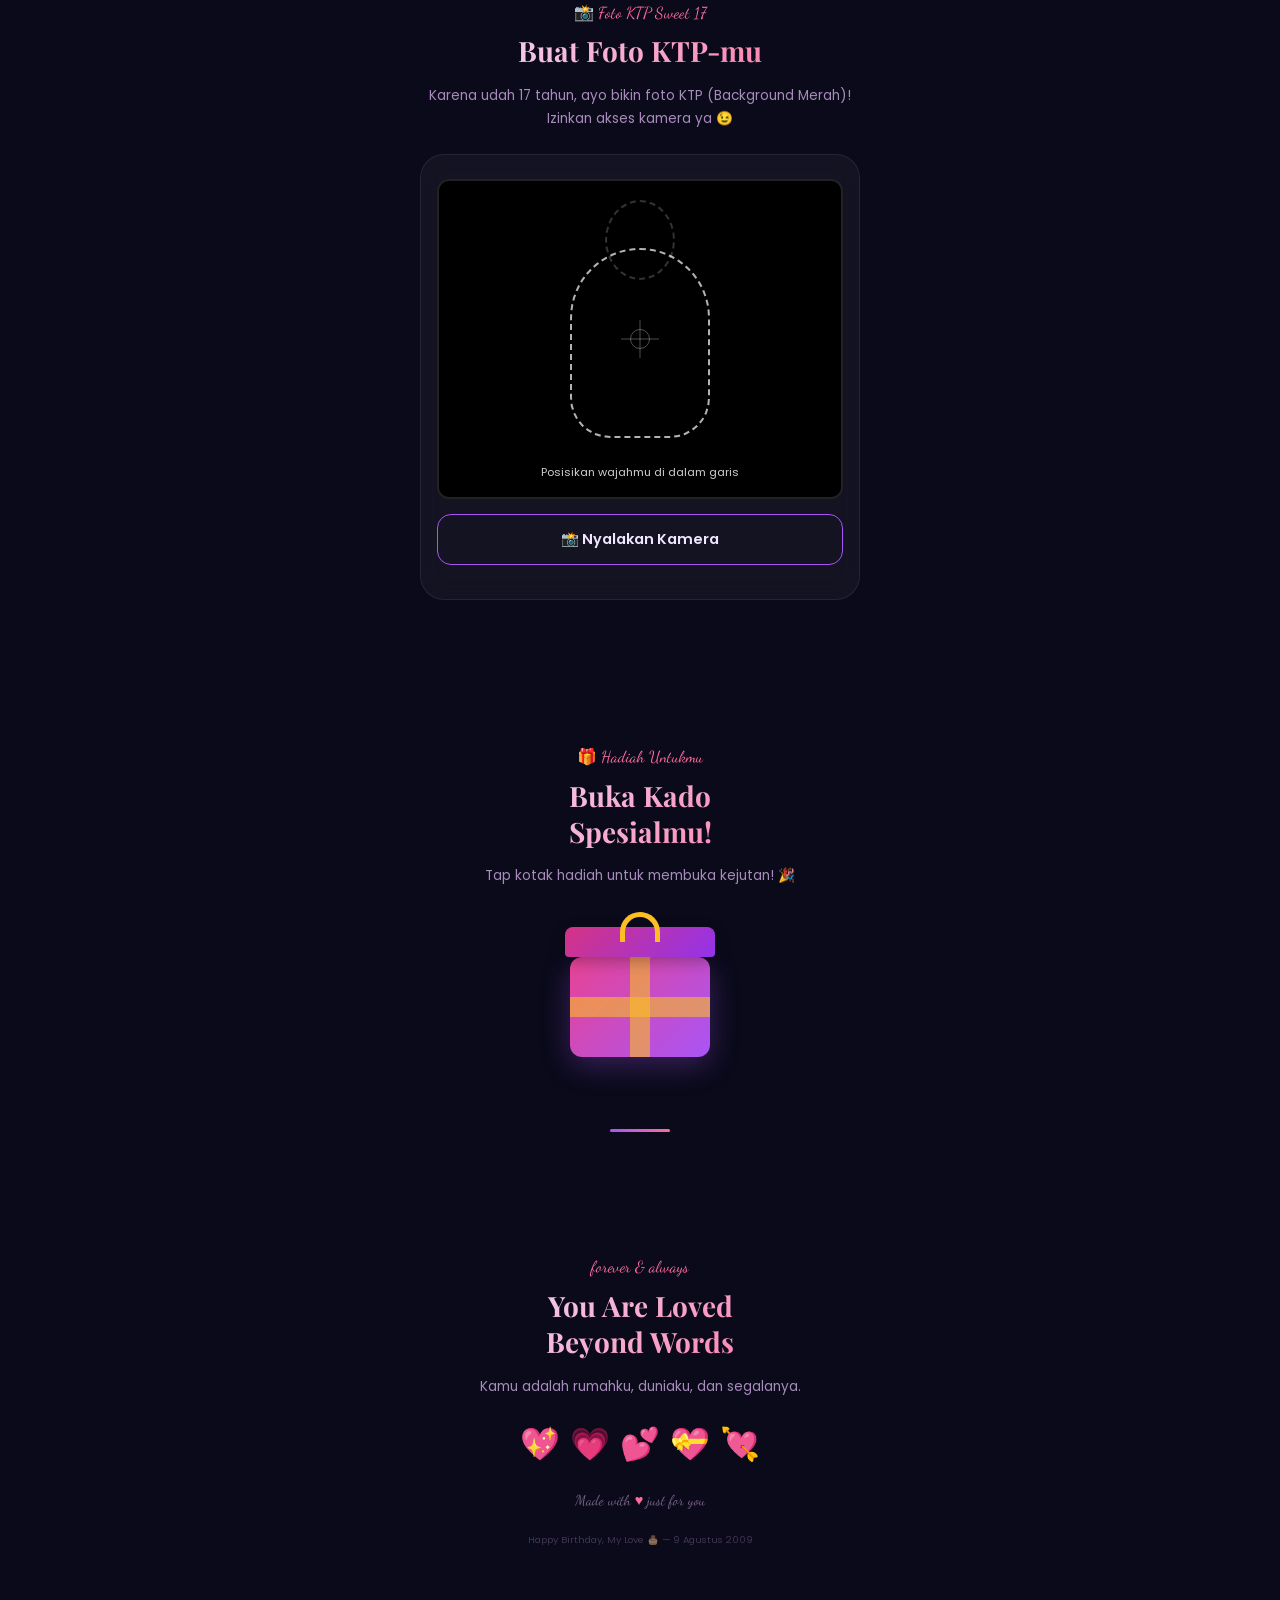
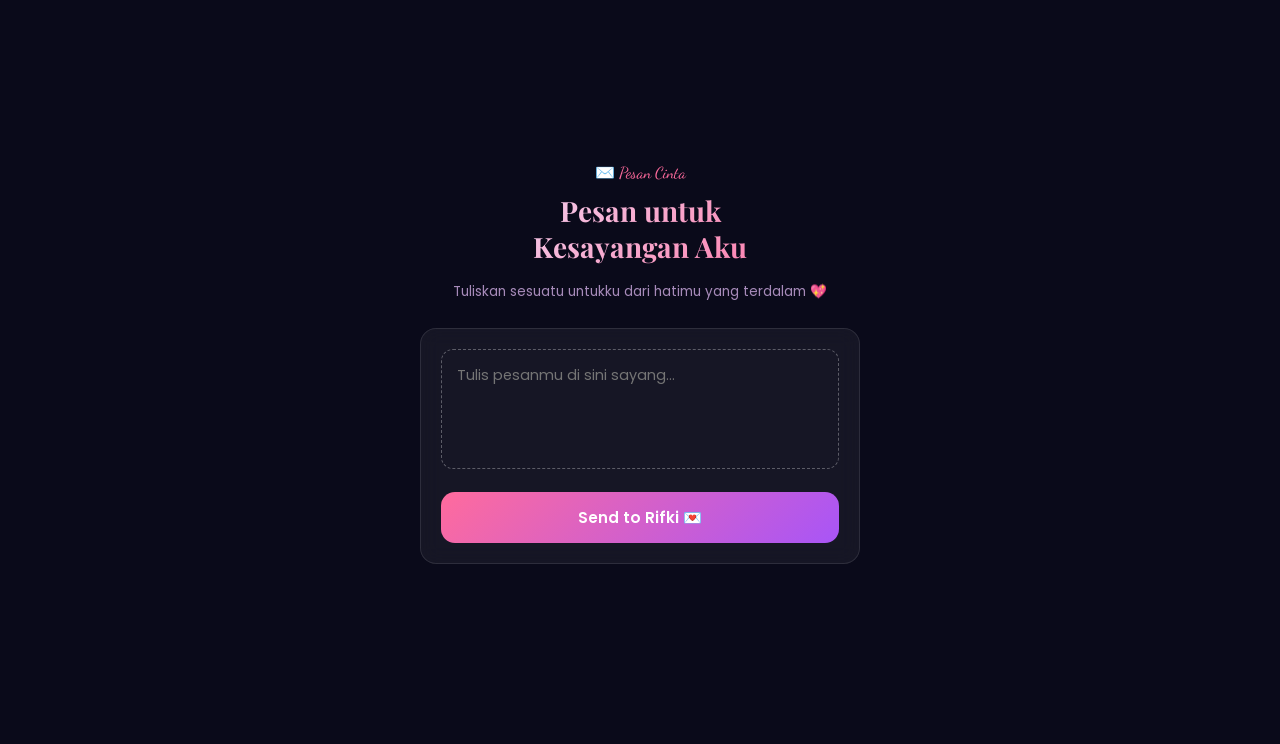
==== commit 4d948c88: "Add files via upload" ====
--- a/index.html
+++ b/index.html
@@ -1425,8 +1425,8 @@
                             style="flex: 1; padding: 12px; border-radius: 20px; background: rgba(255,255,255,0.1); border: 1px solid rgba(255,255,255,0.2); color: white; cursor: pointer; font-size: 0.9rem;">Ulangi
                             🔄</button>
                         <button class="save-photo-btn"
-                            style="flex: 1; background: linear-gradient(135deg, #34d399, #059669); border: none; color: white; padding: 12px; border-radius: 20px; font-family: var(--f2); cursor: pointer; font-size: 0.9rem; font-weight: bold;">Simpan
-                            KTP 💾</button>
+                            style="flex: 1; background: linear-gradient(135deg, #34d399, #059669); border: none; color: white; padding: 12px; border-radius: 20px; font-family: var(--f2); cursor: pointer; font-size: 0.9rem; font-weight: bold;">Download
+                            KTP ⬇️</button>
                     </div>
                 </div>
 
